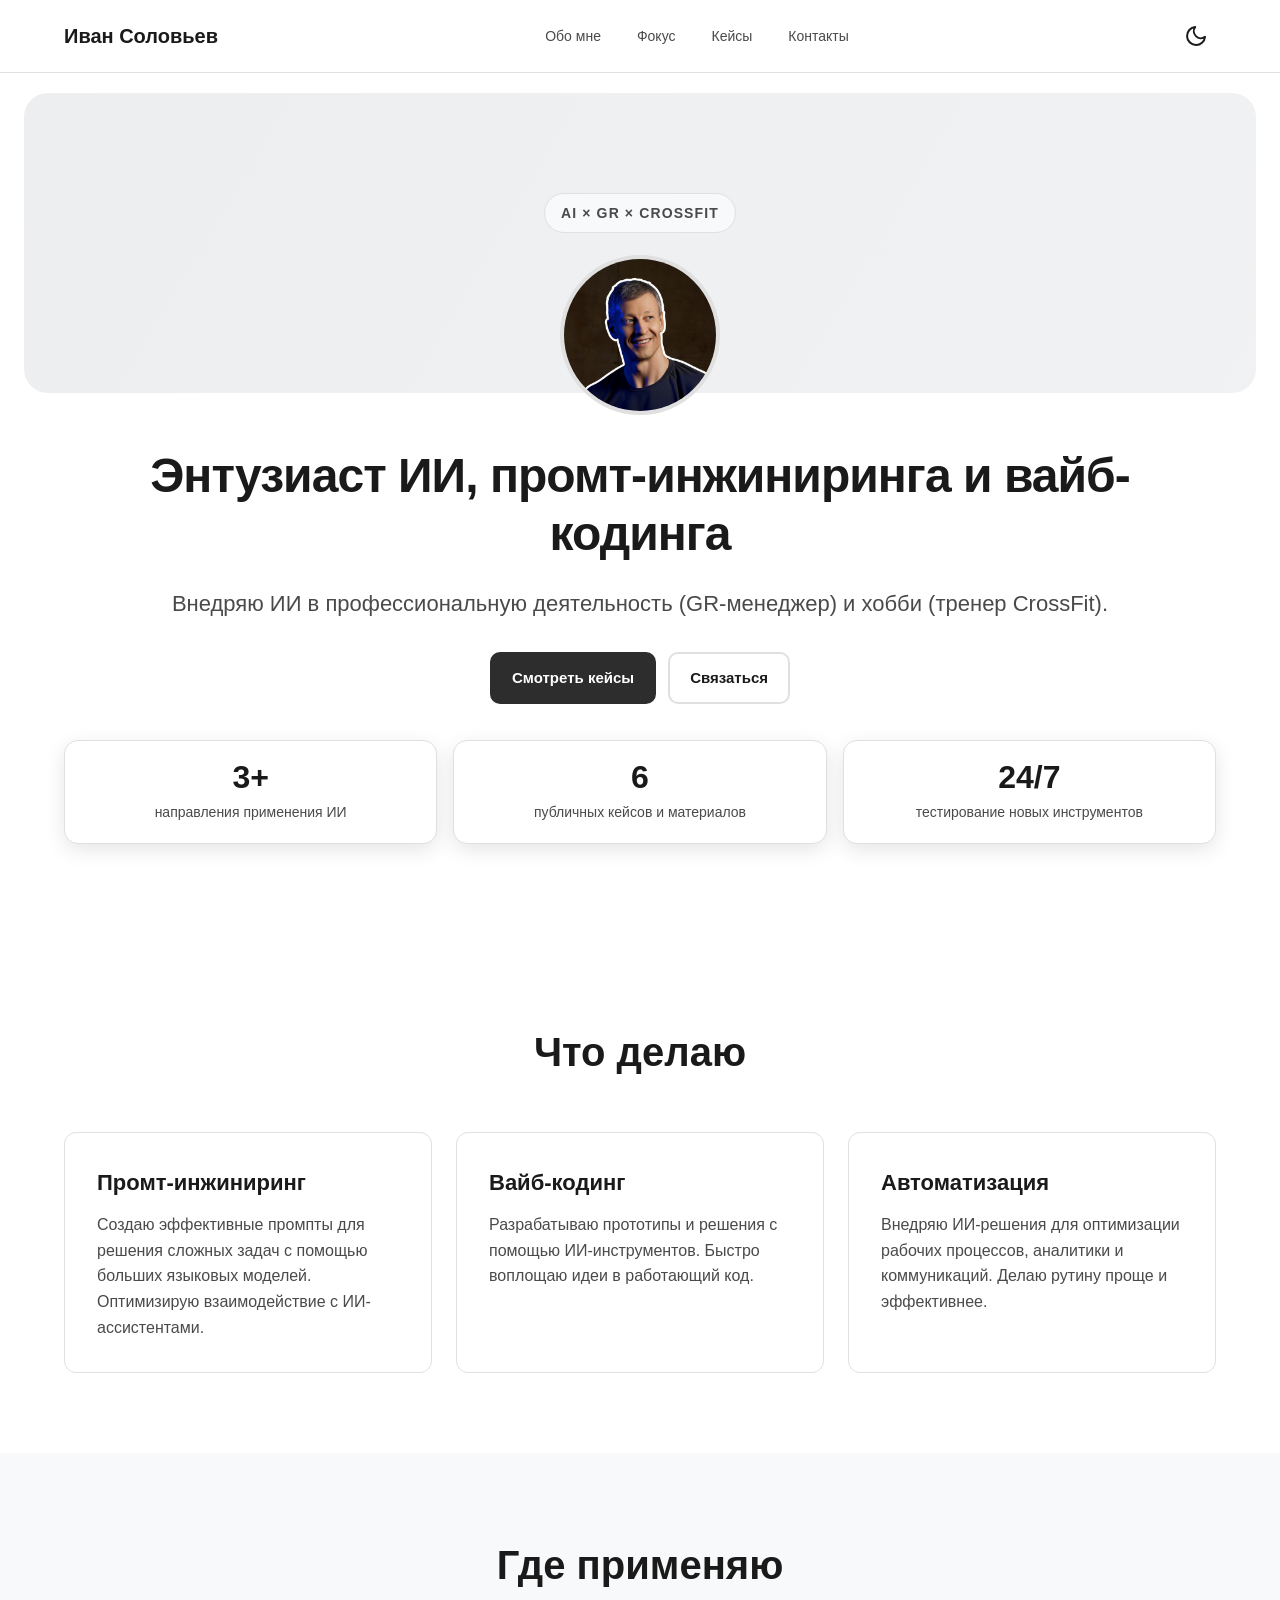
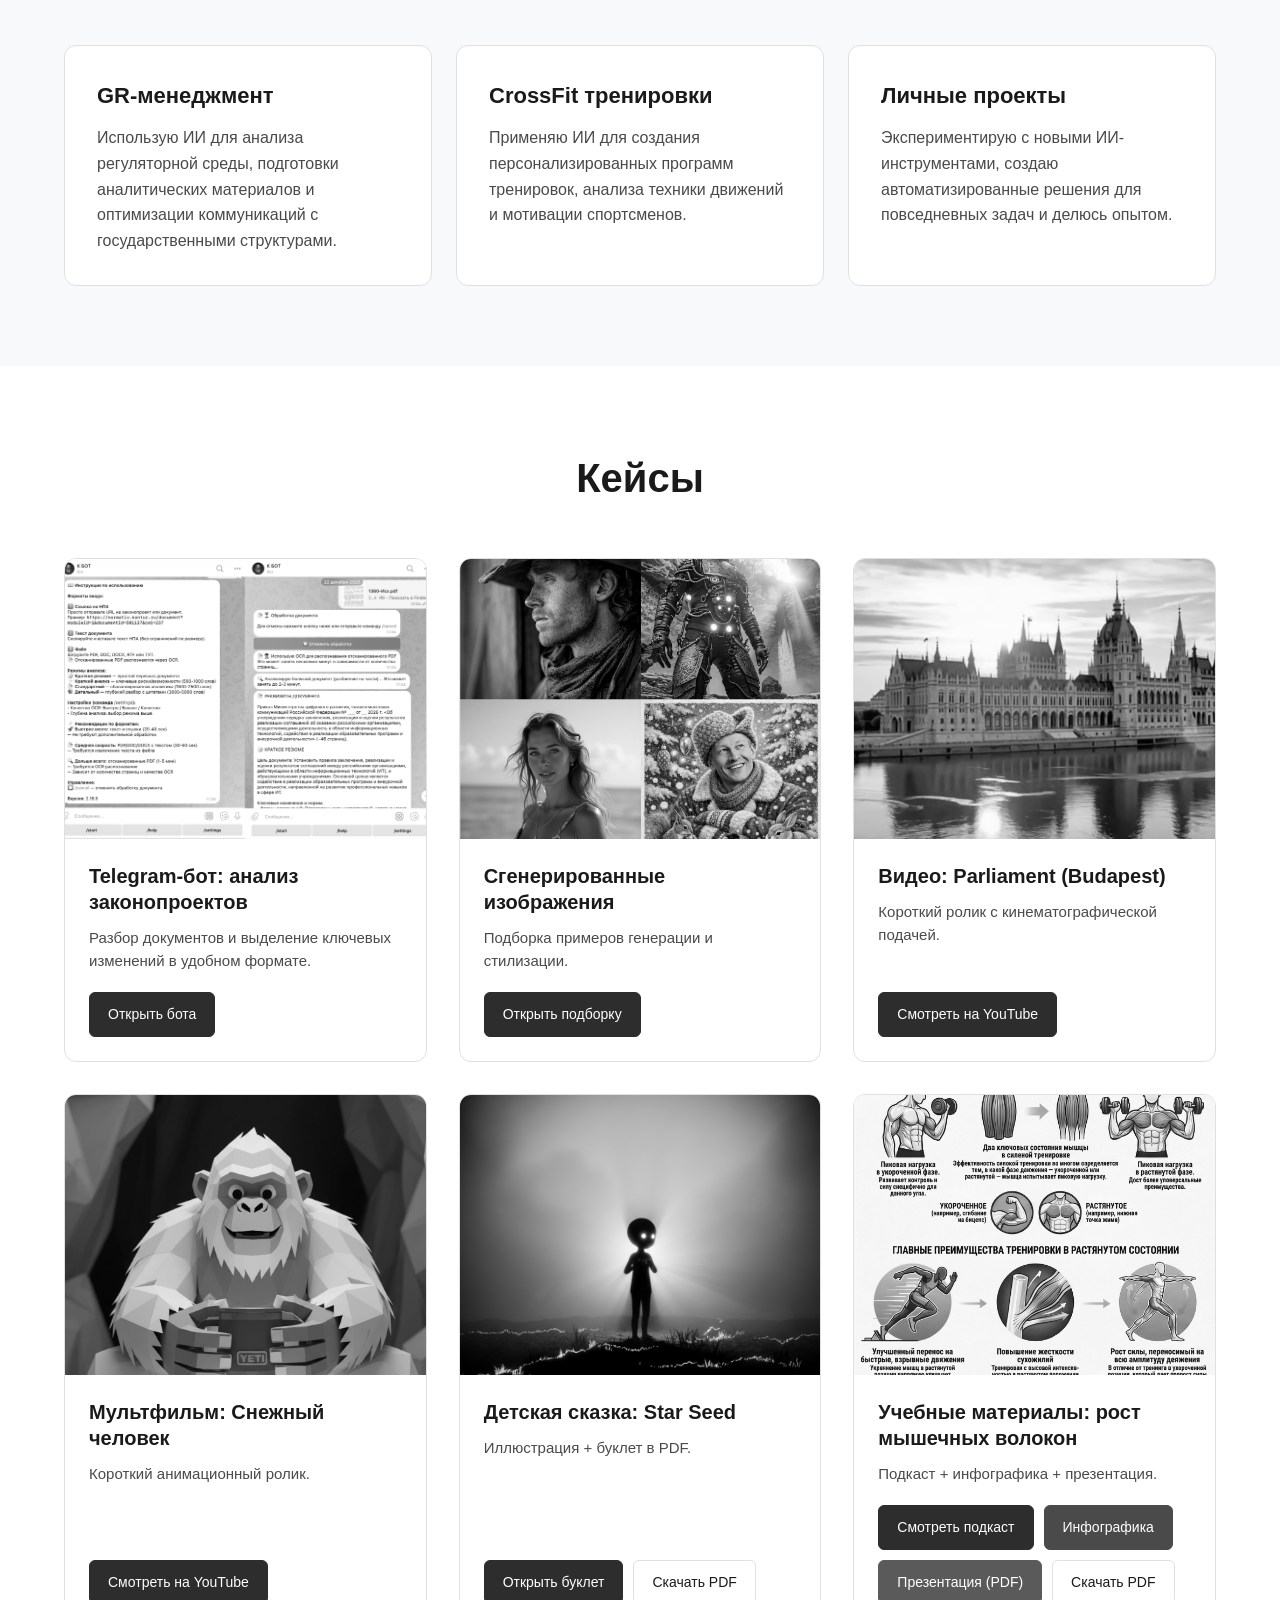
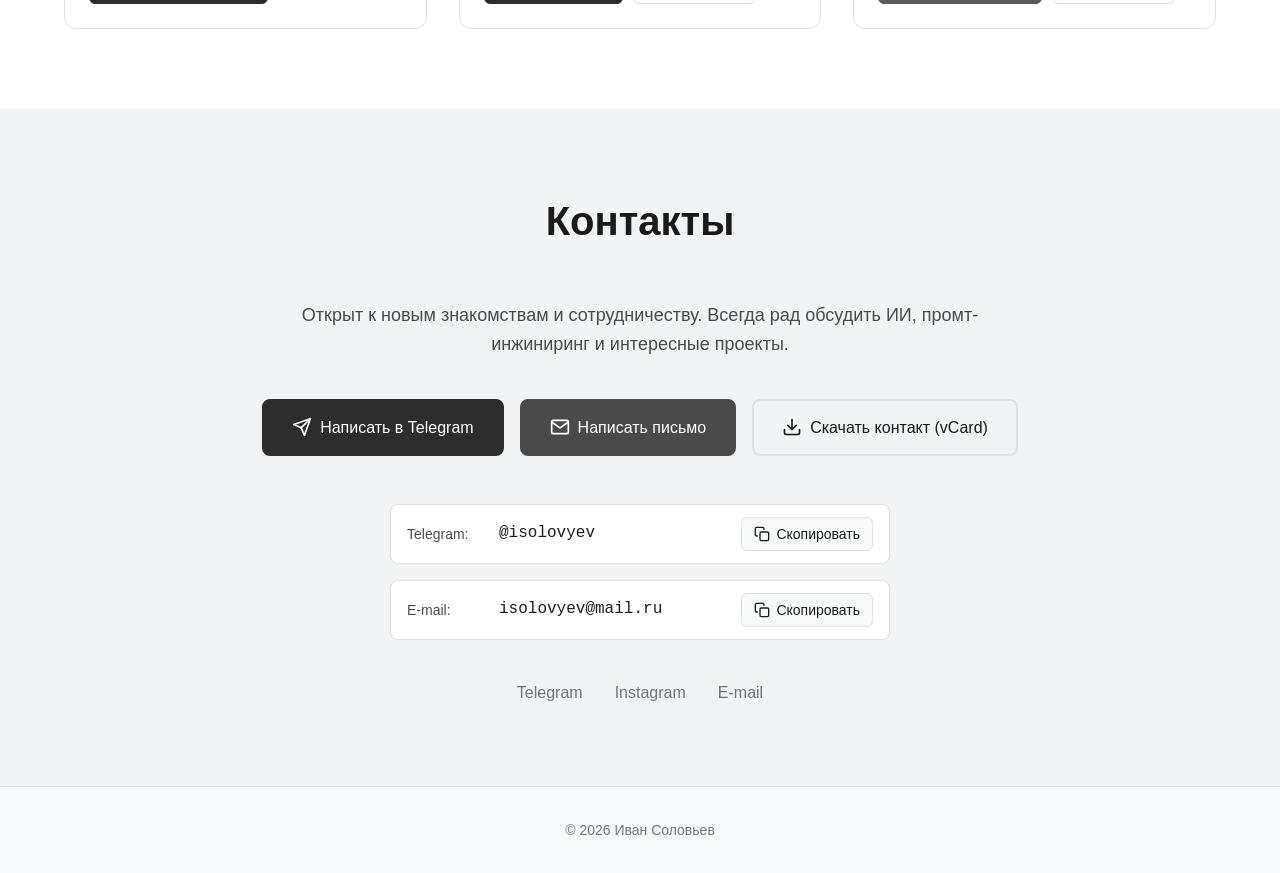
==== index.html @ 483248da "chore: add separate preview deployment flow for GitHub Pages" ====
<!DOCTYPE html>
<html lang="ru">
<head>
    <meta charset="UTF-8">
    <meta name="viewport" content="width=device-width, initial-scale=1.0">
    <meta name="description" content="Иван Соловьев — энтузиаст ИИ, промт-инжиниринга и вайб-кодинга. Внедряю искусственный интеллект в GR-менеджмент и тренерскую практику CrossFit.">
    
    <!-- Open Graph -->
    <meta property="og:title" content="Иван Соловьев — Энтузиаст ИИ и промт-инжиниринга">
    <meta property="og:description" content="Внедряю ИИ в профессиональную деятельность (GR-менеджер) и хобби (тренер CrossFit).">
    <meta property="og:type" content="website">
    <meta property="og:url" content="https://isolovyev77.github.io/business-card/">
    <meta property="og:image" content="https://isolovyev77.github.io/business-card/assets/og-image.png">
    <meta property="og:image:width" content="1200">
    <meta property="og:image:height" content="630">
    
    <title>Иван Соловьев — Энтузиаст ИИ</title>
    
    <!-- Favicon -->
    <link rel="icon" type="image/png" sizes="512x512" href="assets/avatar.png">
    <link rel="icon" type="image/png" sizes="192x192" href="assets/avatar.png">
    <link rel="icon" type="image/png" sizes="32x32" href="assets/avatar.png">
    <link rel="icon" type="image/png" sizes="16x16" href="assets/avatar.png">
    <link rel="apple-touch-icon" sizes="180x180" href="assets/avatar.png">
    
    <link rel="stylesheet" href="styles.css?v=2">
</head>
<body>
    <header class="header">
        <div class="container">
            <div class="header-content">
                <div class="logo">Иван Соловьев</div>
                <nav class="header-nav" aria-label="Навигация по странице">
                    <a href="#about">Обо мне</a>
                    <a href="#focus">Фокус</a>
                    <a href="#cases">Кейсы</a>
                    <a href="#contacts">Контакты</a>
                </nav>
                <button class="theme-toggle" id="themeToggle" aria-label="Переключить тему">
                    <svg class="theme-icon sun-icon" width="24" height="24" viewBox="0 0 24 24" fill="none" stroke="currentColor" stroke-width="2" stroke-linecap="round" stroke-linejoin="round">
                        <circle cx="12" cy="12" r="5"></circle>
                        <line x1="12" y1="1" x2="12" y2="3"></line>
                        <line x1="12" y1="21" x2="12" y2="23"></line>
                        <line x1="4.22" y1="4.22" x2="5.64" y2="5.64"></line>
                        <line x1="18.36" y1="18.36" x2="19.78" y2="19.78"></line>
                        <line x1="1" y1="12" x2="3" y2="12"></line>
                        <line x1="21" y1="12" x2="23" y2="12"></line>
                        <line x1="4.22" y1="19.78" x2="5.64" y2="18.36"></line>
                        <line x1="18.36" y1="5.64" x2="19.78" y2="4.22"></line>
                    </svg>
                    <svg class="theme-icon moon-icon" width="24" height="24" viewBox="0 0 24 24" fill="none" stroke="currentColor" stroke-width="2" stroke-linecap="round" stroke-linejoin="round">
                        <path d="M21 12.79A9 9 0 1 1 11.21 3 7 7 0 0 0 21 12.79z"></path>
                    </svg>
                </button>
            </div>
        </div>
    </header>

    <main>
        <!-- Hero Section -->
        <section class="hero" id="about">
            <div class="container">
                <p class="hero-kicker">AI × GR × CrossFit</p>
                <div class="avatar">
                    <img src="assets/avatar.png" alt="Иван Соловьев">
                </div>
                <h1 class="hero-title">Энтузиаст ИИ, промт-инжиниринга и вайб-кодинга</h1>
                <p class="hero-subtitle">Внедряю ИИ в профессиональную деятельность (GR-менеджер) и хобби (тренер CrossFit).</p>
                <div class="hero-actions">
                    <a href="#cases" class="btn-primary">Смотреть кейсы</a>
                    <a href="#contacts" class="btn-outline">Связаться</a>
                </div>
                <div class="hero-metrics">
                    <article class="metric">
                        <p class="metric-value">3+</p>
                        <p class="metric-label">направления применения ИИ</p>
                    </article>
                    <article class="metric">
                        <p class="metric-value">6</p>
                        <p class="metric-label">публичных кейсов и материалов</p>
                    </article>
                    <article class="metric">
                        <p class="metric-value">24/7</p>
                        <p class="metric-label">тестирование новых инструментов</p>
                    </article>
                </div>
            </div>
        </section>

        <!-- Что делаю -->
        <section class="section" id="focus">
            <div class="container">
                <h2 class="section-title">Что делаю</h2>
                <div class="cards">
                    <div class="card">
                        <h3 class="card-title">Промт-инжиниринг</h3>
                        <p class="card-text">Создаю эффективные промпты для решения сложных задач с помощью больших языковых моделей. Оптимизирую взаимодействие с ИИ-ассистентами.</p>
                    </div>
                    <div class="card">
                        <h3 class="card-title">Вайб-кодинг</h3>
                        <p class="card-text">Разрабатываю прототипы и решения с помощью ИИ-инструментов. Быстро воплощаю идеи в работающий код.</p>
                    </div>
                    <div class="card">
                        <h3 class="card-title">Автоматизация</h3>
                        <p class="card-text">Внедряю ИИ-решения для оптимизации рабочих процессов, аналитики и коммуникаций. Делаю рутину проще и эффективнее.</p>
                    </div>
                </div>
            </div>
        </section>

        <!-- Где применяю -->
        <section class="section section-alt">
            <div class="container">
                <h2 class="section-title">Где применяю</h2>
                <div class="cards">
                    <div class="card">
                        <h3 class="card-title">GR-менеджмент</h3>
                        <p class="card-text">Использую ИИ для анализа регуляторной среды, подготовки аналитических материалов и оптимизации коммуникаций с государственными структурами.</p>
                    </div>
                    <div class="card">
                        <h3 class="card-title">CrossFit тренировки</h3>
                        <p class="card-text">Применяю ИИ для создания персонализированных программ тренировок, анализа техники движений и мотивации спортсменов.</p>
                    </div>
                    <div class="card">
                        <h3 class="card-title">Личные проекты</h3>
                        <p class="card-text">Экспериментирую с новыми ИИ-инструментами, создаю автоматизированные решения для повседневных задач и делюсь опытом.</p>
                    </div>
                </div>
            </div>
        </section>

        <!-- Кейсы / проекты -->
        <section class="section" id="cases">
            <div class="container">
                <h2 class="section-title">Кейсы</h2>
                <div class="cases-grid">
                    <!-- Кейс 1: Telegram-бот -->
                    <div class="case-card">
                        <a href="https://t.me/is_k_bot" target="_blank" rel="noopener noreferrer" class="case-thumb">
                            <img src="assets/telegram-bot.png" alt="Telegram-бот: анализ законопроектов">
                        </a>
                        <div class="case-body">
                            <h3 class="case-title">Telegram-бот: анализ законопроектов</h3>
                            <p class="case-description">Разбор документов и выделение ключевых изменений в удобном формате.</p>
                            <div class="case-actions">
                                <a href="https://t.me/is_k_bot" target="_blank" rel="noopener noreferrer" class="btn-primary">Открыть бота</a>
                            </div>
                        </div>
                    </div>

                    <!-- Кейс 2: Сгенерированные изображения -->
                    <div class="case-card">
                        <a href="assets/generated-pictures.png" target="_blank" rel="noopener noreferrer" class="case-thumb">
                            <img src="assets/generated-pictures.png" alt="Сгенерированные изображения">
                        </a>
                        <div class="case-body">
                            <h3 class="case-title">Сгенерированные изображения</h3>
                            <p class="case-description">Подборка примеров генерации и стилизации.</p>
                            <div class="case-actions">
                                <a href="assets/generated-pictures.png" target="_blank" rel="noopener noreferrer" class="btn-primary">Открыть подборку</a>
                            </div>
                        </div>
                    </div>

                    <!-- Кейс 3: Видео Parliament -->
                    <div class="case-card">
                        <a href="https://youtu.be/h38KX3bHA58" target="_blank" rel="noopener noreferrer" class="case-thumb">
                            <img src="assets/parliament-film.png" alt="Видео: Parliament (Budapest)">
                        </a>
                        <div class="case-body">
                            <h3 class="case-title">Видео: Parliament (Budapest)</h3>
                            <p class="case-description">Короткий ролик с кинематографической подачей.</p>
                            <div class="case-actions">
                                <a href="https://youtu.be/h38KX3bHA58" target="_blank" rel="noopener noreferrer" class="btn-primary">Смотреть на YouTube</a>
                            </div>
                        </div>
                    </div>

                    <!-- Кейс 4: Мультфильм Снежный человек -->
                    <div class="case-card">
                        <a href="https://youtube.com/shorts/rkr03uuGaTg" target="_blank" rel="noopener noreferrer" class="case-thumb">
                            <img src="assets/yeti-film.png" alt="Мультфильм: Снежный человек">
                        </a>
                        <div class="case-body">
                            <h3 class="case-title">Мультфильм: Снежный человек</h3>
                            <p class="case-description">Короткий анимационный ролик.</p>
                            <div class="case-actions">
                                <a href="https://youtube.com/shorts/rkr03uuGaTg" target="_blank" rel="noopener noreferrer" class="btn-primary">Смотреть на YouTube</a>
                            </div>
                        </div>
                    </div>

                    <!-- Кейс 5: Детская сказка Star Seed -->
                    <div class="case-card">
                        <a href="assets/star-seed.pdf" target="_blank" rel="noopener noreferrer" class="case-thumb">
                            <img src="assets/star-seed.png" alt="Детская сказка: Star Seed">
                        </a>
                        <div class="case-body">
                            <h3 class="case-title">Детская сказка: Star Seed</h3>
                            <p class="case-description">Иллюстрация + буклет в PDF.</p>
                            <div class="case-actions">
                                <a href="assets/star-seed.pdf" target="_blank" rel="noopener noreferrer" class="btn-primary">Открыть буклет</a>
                                <a href="assets/star-seed.pdf" download class="btn-outline">Скачать PDF</a>
                            </div>
                        </div>
                    </div>

                    <!-- Кейс 6: Материалы о росте мышечных волокон -->
                    <div class="case-card">
                        <a href="https://youtu.be/qCwTUaNM5P4" target="_blank" rel="noopener noreferrer" class="case-thumb">
                            <img src="assets/muscle-growth.png" alt="Материалы: рост мышечных волокон">
                        </a>
                        <div class="case-body">
                            <h3 class="case-title">Учебные материалы: рост мышечных волокон</h3>
                            <p class="case-description">Подкаст + инфографика + презентация.</p>
                            <div class="case-actions">
                                <a href="https://youtu.be/qCwTUaNM5P4" target="_blank" rel="noopener noreferrer" class="btn-primary">Смотреть подкаст</a>
                                <a href="assets/muscle-infographics.png" target="_blank" rel="noopener noreferrer" class="btn-secondary">Инфографика</a>
                                <a href="assets/muscle-presentation.pdf" target="_blank" rel="noopener noreferrer" class="btn-tertiary">Презентация (PDF)</a>
                                <a href="assets/muscle-presentation.pdf" download class="btn-outline">Скачать PDF</a>
                            </div>
                        </div>
                    </div>
                </div>
            </div>
        </section>

        <!-- Контакты -->
        <section class="section section-contacts" id="contacts">
            <div class="container">
                <h2 class="section-title">Контакты</h2>
                <p class="contacts-intro">Открыт к новым знакомствам и сотрудничеству. Всегда рад обсудить ИИ, промт-инжиниринг и интересные проекты.</p>
                
                <div class="contact-buttons">
                    <a href="https://t.me/isolovyev" target="_blank" rel="noopener noreferrer" class="contact-btn btn-primary">
                        <svg width="20" height="20" viewBox="0 0 24 24" fill="none" stroke="currentColor" stroke-width="2" stroke-linecap="round" stroke-linejoin="round">
                            <path d="M22 2L11 13"></path>
                            <path d="M22 2L15 22L11 13L2 9L22 2Z"></path>
                        </svg>
                        Написать в Telegram
                    </a>
                    
                    <a href="mailto:isolovyev@mail.ru" class="contact-btn btn-secondary">
                        <svg width="20" height="20" viewBox="0 0 24 24" fill="none" stroke="currentColor" stroke-width="2" stroke-linecap="round" stroke-linejoin="round">
                            <path d="M4 4h16c1.1 0 2 .9 2 2v12c0 1.1-.9 2-2 2H4c-1.1 0-2-.9-2-2V6c0-1.1.9-2 2-2z"></path>
                            <polyline points="22,6 12,13 2,6"></polyline>
                        </svg>
                        Написать письмо
                    </a>
                    
                    <a href="assets/ivan-solovyev.vcf" download class="contact-btn btn-outline">
                        <svg width="20" height="20" viewBox="0 0 24 24" fill="none" stroke="currentColor" stroke-width="2" stroke-linecap="round" stroke-linejoin="round">
                            <path d="M21 15v4a2 2 0 0 1-2 2H5a2 2 0 0 1-2-2v-4"></path>
                            <polyline points="7 10 12 15 17 10"></polyline>
                            <line x1="12" y1="15" x2="12" y2="3"></line>
                        </svg>
                        Скачать контакт (vCard)
                    </a>
                </div>

                <div class="copy-contacts">
                    <div class="copy-item">
                        <span class="copy-label">Telegram:</span>
                        <span class="copy-value">@isolovyev</span>
                        <button class="copy-btn" data-copy="@isolovyev" aria-label="Скопировать Telegram">
                            <svg width="16" height="16" viewBox="0 0 24 24" fill="none" stroke="currentColor" stroke-width="2" stroke-linecap="round" stroke-linejoin="round">
                                <rect x="9" y="9" width="13" height="13" rx="2" ry="2"></rect>
                                <path d="M5 15H4a2 2 0 0 1-2-2V4a2 2 0 0 1 2-2h9a2 2 0 0 1 2 2v1"></path>
                            </svg>
                            Скопировать
                        </button>
                    </div>
                    <div class="copy-item">
                        <span class="copy-label">E-mail:</span>
                        <span class="copy-value">isolovyev@mail.ru</span>
                        <button class="copy-btn" data-copy="isolovyev@mail.ru" aria-label="Скопировать E-mail">
                            <svg width="16" height="16" viewBox="0 0 24 24" fill="none" stroke="currentColor" stroke-width="2" stroke-linecap="round" stroke-linejoin="round">
                                <rect x="9" y="9" width="13" height="13" rx="2" ry="2"></rect>
                                <path d="M5 15H4a2 2 0 0 1-2-2V4a2 2 0 0 1 2-2h9a2 2 0 0 1 2 2v1"></path>
                            </svg>
                            Скопировать
                        </button>
                    </div>
                </div>

                <div class="social-links">
                    <a href="https://t.me/isolovyev" target="_blank" rel="noopener noreferrer" class="social-link" aria-label="Telegram">Telegram</a>
                    <a href="https://instagram.com/isolovyev" target="_blank" rel="noopener noreferrer" class="social-link" aria-label="Instagram">Instagram</a>
                    <a href="mailto:isolovyev@mail.ru" class="social-link" aria-label="Email">E-mail</a>
                </div>
            </div>
        </section>
    </main>

    <footer class="footer">
        <div class="container">
            <p class="footer-text">&copy; <span id="currentYear"></span> Иван Соловьев</p>
        </div>
    </footer>

    <script src="script.js"></script>
</body>
</html>
---- styles.css ----
/* Базовые переменные */
:root {
    /* Цвета для светлой темы */
    --bg-primary: #ffffff;
    --bg-secondary: #f8f9fa;
    --bg-alt: #f1f3f5;
    --text-primary: #1a1a1a;
    --text-secondary: #4a4a4a;
    --text-muted: #6c757d;
    --border-color: #e0e0e0;
    --accent-primary: #2d2d2d;
    --accent-secondary: #4a4a4a;
    --accent-hover: #1a1a1a;
    --accent-hover-secondary: #2a2a2a;
    --shadow: rgba(0, 0, 0, 0.1);
    --shadow-lg: rgba(0, 0, 0, 0.15);
    --gradient-primary: linear-gradient(120deg, #1f2937 0%, #374151 45%, #4b5563 100%);
}

/* Темная тема */
[data-theme="dark"] {
    --bg-primary: #1a1a1a;
    --bg-secondary: #242424;
    --bg-alt: #2d2d2d;
    --text-primary: #f5f5f5;
    --text-secondary: #d0d0d0;
    --text-muted: #a0a0a0;
    --border-color: #404040;
    --accent-primary: #b0b0b0;
    --accent-secondary: #8a8a8a;
    --accent-hover: #6a6a6a;
    --accent-hover-secondary: #5a5a5a;
    --shadow: rgba(0, 0, 0, 0.3);
    --shadow-lg: rgba(0, 0, 0, 0.5);
    --gradient-primary: linear-gradient(120deg, #0f172a 0%, #1f2937 40%, #374151 100%);
}

/* Сброс стилей */
* {
    margin: 0;
    padding: 0;
    box-sizing: border-box;
}

/* Основные стили */
body {
    font-family: -apple-system, BlinkMacSystemFont, 'Segoe UI', Roboto, 'Helvetica Neue', Arial, sans-serif;
    background-color: var(--bg-primary);
    color: var(--text-primary);
    line-height: 1.6;
    transition: background-color 0.3s ease, color 0.3s ease;
}

/* Контейнер */
.container {
    max-width: 1200px;
    margin: 0 auto;
    padding: 0 24px;
}

/* Шапка */
.header {
    background-color: color-mix(in srgb, var(--bg-primary) 88%, transparent);
    border-bottom: 1px solid var(--border-color);
    position: sticky;
    top: 0;
    z-index: 100;
    backdrop-filter: blur(10px);
    transition: background-color 0.3s ease, border-color 0.3s ease;
}

.header-content {
    display: flex;
    justify-content: space-between;
    align-items: center;
    padding: 16px 0;
    gap: 20px;
}

.logo {
    font-size: 20px;
    font-weight: 600;
    color: var(--text-primary);
}

.header-nav {
    display: flex;
    align-items: center;
    gap: 16px;
}

.header-nav a {
    text-decoration: none;
    color: var(--text-secondary);
    font-size: 14px;
    font-weight: 500;
    padding: 6px 10px;
    border-radius: 999px;
    transition: background-color 0.2s ease, color 0.2s ease;
}

.header-nav a:hover {
    background-color: var(--bg-secondary);
    color: var(--text-primary);
}

/* Переключатель темы */
.theme-toggle {
    background: none;
    border: none;
    cursor: pointer;
    padding: 8px;
    display: flex;
    align-items: center;
    justify-content: center;
    border-radius: 8px;
    transition: background-color 0.2s ease;
    color: var(--text-primary);
}

.theme-toggle:hover {
    background-color: var(--bg-secondary);
}

.theme-icon {
    width: 24px;
    height: 24px;
    transition: opacity 0.3s ease;
}

.sun-icon {
    display: none;
}

.moon-icon {
    display: block;
}

[data-theme="dark"] .sun-icon {
    display: block;
}

[data-theme="dark"] .moon-icon {
    display: none;
}

/* Hero секция */
.hero {
    padding: 120px 0 96px;
    text-align: center;
    position: relative;
    overflow: hidden;
}

.hero::before {
    content: "";
    position: absolute;
    inset: 20px 24px auto;
    height: 300px;
    border-radius: 24px;
    background: var(--gradient-primary);
    opacity: 0.08;
    pointer-events: none;
}

.hero .container {
    position: relative;
    z-index: 1;
}

.hero-kicker {
    display: inline-block;
    margin-bottom: 22px;
    padding: 8px 16px;
    border-radius: 999px;
    background-color: var(--bg-secondary);
    border: 1px solid var(--border-color);
    color: var(--text-secondary);
    font-size: 14px;
    font-weight: 600;
    letter-spacing: 0.08em;
    text-transform: uppercase;
}

/* Аватар */
.avatar {
    width: 160px;
    height: 160px;
    margin: 0 auto 32px;
    border-radius: 50%;
    overflow: hidden;
    border: 4px solid var(--border-color);
    transition: border-color 0.3s ease, transform 0.3s ease;
}

.avatar:hover {
    transform: scale(1.05);
}

.avatar img {
    width: 100%;
    height: 100%;
    object-fit: cover;
    display: block;
}

.hero-title {
    font-size: clamp(32px, 5vw, 48px);
    font-weight: 700;
    line-height: 1.2;
    margin-bottom: 24px;
    color: var(--text-primary);
    letter-spacing: -0.02em;
    max-width: 1000px;
    margin-left: auto;
    margin-right: auto;
}

.hero-subtitle {
    font-size: clamp(18px, 2.2vw, 22px);
    color: var(--text-secondary);
    max-width: 100%;
    margin: 0 auto;
    line-height: 1.5;
}

.hero-actions {
    display: flex;
    justify-content: center;
    gap: 12px;
    margin-top: 32px;
}

.hero-actions .btn-primary,
.hero-actions .btn-outline {
    text-decoration: none;
    display: inline-flex;
    align-items: center;
    justify-content: center;
    padding: 12px 20px;
    border-radius: 10px;
    font-size: 15px;
    font-weight: 600;
}

.hero-metrics {
    margin-top: 36px;
    display: grid;
    grid-template-columns: repeat(auto-fit, minmax(220px, 1fr));
    gap: 16px;
}

.metric {
    border: 1px solid var(--border-color);
    background-color: var(--bg-primary);
    border-radius: 14px;
    padding: 20px;
    box-shadow: 0 6px 20px var(--shadow);
}

.metric-value {
    font-size: 32px;
    font-weight: 700;
    line-height: 1;
    color: var(--text-primary);
}

.metric-label {
    margin-top: 8px;
    color: var(--text-secondary);
    font-size: 14px;
}

/* Секции */
.section {
    padding: 80px 0;
}

.section-alt {
    background-color: var(--bg-secondary);
}

.section-title {
    font-size: clamp(28px, 4vw, 40px);
    font-weight: 700;
    text-align: center;
    margin-bottom: 48px;
    color: var(--text-primary);
}

/* Карточки */
.cards {
    display: grid;
    grid-template-columns: repeat(auto-fit, minmax(300px, 1fr));
    gap: 24px;
}

.card {
    background-color: var(--bg-primary);
    padding: 32px;
    border-radius: 12px;
    border: 1px solid var(--border-color);
    transition: transform 0.2s ease, box-shadow 0.2s ease, border-color 0.3s ease;
}

.card:hover {
    transform: translateY(-4px);
    box-shadow: 0 8px 24px var(--shadow-lg);
}

.card-title {
    font-size: 22px;
    font-weight: 600;
    margin-bottom: 12px;
    color: var(--text-primary);
}

.card-text {
    font-size: 16px;
    color: var(--text-secondary);
    line-height: 1.6;
}

.card-list {
    list-style: none;
    padding: 0;
    margin: 0;
}

.card-list li {
    font-size: 16px;
    color: var(--text-secondary);
    line-height: 1.6;
    padding-left: 24px;
    position: relative;
    margin-bottom: 8px;
}

.card-list li:last-child {
    margin-bottom: 0;
}

.card-list li::before {
    content: "•";
    position: absolute;
    left: 8px;
    color: var(--accent-primary);
    font-weight: bold;
}

/* Секция контактов */
.section-contacts {
    background-color: var(--bg-alt);
}

/* Сетка кейсов */
.cases-grid {
    display: grid;
    grid-template-columns: repeat(auto-fit, minmax(320px, 1fr));
    gap: 32px;
}

/* Карточка кейса */
.case-card {
    background-color: var(--bg-primary);
    border: 1px solid var(--border-color);
    border-radius: 12px;
    overflow: hidden;
    transition: transform 0.2s ease, box-shadow 0.2s ease, border-color 0.3s ease;
    display: flex;
    flex-direction: column;
}

.case-card:hover {
    transform: translateY(-4px);
    box-shadow: 0 8px 24px var(--shadow-lg);
}

/* Превью кейса */
.case-thumb {
    display: block;
    width: 100%;
    height: 280px;
    overflow: hidden;
    position: relative;
    background-color: var(--bg-secondary);
    flex-shrink: 0;
}

.case-thumb img {
    width: 100%;
    height: 100%;
    object-fit: cover;
    transition: transform 0.3s ease, filter 0.3s ease;
    display: block;
    filter: grayscale(100%);
}

.case-thumb:hover img {
    transform: scale(1.05);
    filter: grayscale(0%);
}

/* Тело карточки */
.case-body {
    padding: 24px;
    display: flex;
    flex-direction: column;
    flex: 1;
}

.case-title {
    font-size: 20px;
    font-weight: 600;
    margin-bottom: 12px;
    color: var(--text-primary);
    line-height: 1.3;
}

.case-description {
    font-size: 15px;
    color: var(--text-secondary);
    line-height: 1.5;
    margin-bottom: 20px;
    flex: 1;
}

/* Действия в карточке кейса */
.case-actions {
    display: flex;
    flex-wrap: wrap;
    gap: 10px;
}

.case-actions .btn-primary,
.case-actions .btn-secondary,
.case-actions .btn-tertiary,
.case-actions .btn-outline {
    display: inline-flex;
    align-items: center;
    gap: 6px;
    padding: 10px 18px;
    border-radius: 6px;
    font-size: 14px;
    font-weight: 500;
    text-decoration: none;
    transition: all 0.2s ease;
    cursor: pointer;
    white-space: nowrap;
}

.case-actions .btn-primary {
    background-color: var(--accent-primary);
    color: white;
    border: 1px solid var(--accent-primary);
}

.case-actions .btn-primary:hover {
    background-color: var(--accent-hover);
    border-color: var(--accent-hover);
    transform: translateY(-1px);
    box-shadow: 0 2px 8px var(--shadow-lg);
}

.case-actions .btn-secondary {
    background-color: var(--accent-secondary);
    color: white;
    border: 1px solid var(--accent-secondary);
}

.case-actions .btn-secondary:hover {
    background-color: var(--accent-hover-secondary);
    border-color: var(--accent-hover-secondary);
    transform: translateY(-1px);
    box-shadow: 0 2px 8px var(--shadow-lg);
}

.case-actions .btn-tertiary {
    background-color: #5a5a5a;
    color: white;
    border: 1px solid #5a5a5a;
}

.case-actions .btn-tertiary:hover {
    background-color: #3a3a3a;
    border-color: #3a3a3a;
    transform: translateY(-1px);
    box-shadow: 0 2px 8px var(--shadow-lg);
}

.case-actions .btn-outline {
    background-color: transparent;
    color: var(--text-primary);
    border: 1px solid var(--border-color);
}

.case-actions .btn-outline:hover {
    background-color: var(--bg-secondary);
    border-color: var(--text-secondary);
    transform: translateY(-1px);
}

.contacts-intro {
    text-align: center;
    font-size: 18px;
    color: var(--text-secondary);
    max-width: 700px;
    margin: 0 auto 40px;
}

/* Кнопки контактов */
.contact-buttons {
    display: flex;
    flex-wrap: wrap;
    gap: 16px;
    justify-content: center;
    margin-bottom: 48px;
}

.contact-btn {
    display: inline-flex;
    align-items: center;
    gap: 8px;
    padding: 14px 28px;
    border-radius: 8px;
    font-size: 16px;
    font-weight: 500;
    text-decoration: none;
    transition: all 0.2s ease;
    cursor: pointer;
}

.btn-primary {
    background-color: var(--accent-primary);
    color: white;
    border: 2px solid var(--accent-primary);
}

.btn-primary:hover {
    background-color: var(--accent-hover);
    border-color: var(--accent-hover);
    transform: translateY(-2px);
    box-shadow: 0 4px 12px var(--shadow-lg);
}

.btn-secondary {
    background-color: var(--accent-secondary);
    color: white;
    border: 2px solid var(--accent-secondary);
}

.btn-secondary:hover {
    background-color: var(--accent-hover-secondary);
    border-color: var(--accent-hover-secondary);
    transform: translateY(-2px);
    box-shadow: 0 4px 12px var(--shadow-lg);
}

.btn-outline {
    background-color: transparent;
    color: var(--text-primary);
    border: 2px solid var(--border-color);
}

.btn-outline:hover {
    background-color: var(--bg-secondary);
    border-color: var(--text-secondary);
    transform: translateY(-2px);
}

/* Блок "Скопировать контакты" */
.copy-contacts {
    display: flex;
    flex-direction: column;
    gap: 16px;
    max-width: 500px;
    margin: 0 auto 40px;
}

.copy-item {
    display: flex;
    align-items: center;
    gap: 12px;
    padding: 12px 16px;
    background-color: var(--bg-primary);
    border: 1px solid var(--border-color);
    border-radius: 8px;
    flex-wrap: wrap;
}

.copy-label {
    font-weight: 500;
    color: var(--text-secondary);
    font-size: 14px;
    min-width: 80px;
}

.copy-value {
    flex: 1;
    color: var(--text-primary);
    font-size: 16px;
    font-family: 'Courier New', monospace;
    min-width: 150px;
}

.copy-btn {
    display: inline-flex;
    align-items: center;
    gap: 6px;
    padding: 8px 12px;
    background-color: var(--bg-secondary);
    color: var(--text-primary);
    border: 1px solid var(--border-color);
    border-radius: 6px;
    font-size: 14px;
    font-weight: 500;
    cursor: pointer;
    transition: all 0.2s ease;
    white-space: nowrap;
}

.copy-btn:hover {
    background-color: var(--accent-primary);
    color: white;
    border-color: var(--accent-primary);
}

.copy-btn:active {
    transform: scale(0.95);
}

.copy-btn.copied {
    background-color: #10b981;
    color: white;
    border-color: #10b981;
}

.copy-btn svg {
    width: 16px;
    height: 16px;
}

/* Социальные ссылки */
.social-links {
    display: flex;
    justify-content: center;
    gap: 32px;
    flex-wrap: wrap;
}

.social-link {
    color: var(--text-muted);
    text-decoration: none;
    font-size: 16px;
    transition: color 0.2s ease;
}

.social-link:hover {
    color: var(--accent-primary);
}

/* Футер */
.footer {
    background-color: var(--bg-secondary);
    padding: 32px 0;
    border-top: 1px solid var(--border-color);
}

.footer-text {
    text-align: center;
    color: var(--text-muted);
    font-size: 14px;
}

/* Адаптивность */
@media (max-width: 768px) {
    .header-nav {
        display: none;
    }

    .hero {
        padding: 80px 0 60px;
    }
    
    .section {
        padding: 60px 0;
    }
    
    .cards {
        grid-template-columns: 1fr;
    }

    .cases-grid {
        grid-template-columns: 1fr;
        gap: 24px;
    }
    
    .contact-buttons {
        flex-direction: column;
        align-items: stretch;
    }
    
    .contact-btn {
        justify-content: center;
    }
    
    .copy-item {
        flex-direction: column;
        align-items: flex-start;
    }
    
    .copy-value {
        width: 100%;
        word-break: break-all;
    }
    
    .copy-btn {
        width: 100%;
        justify-content: center;
    }
    
    .social-links {
        gap: 24px;
    }

    .hero-actions {
        flex-direction: column;
        align-items: stretch;
        max-width: 300px;
        margin-left: auto;
        margin-right: auto;
    }
}

@media (max-width: 480px) {
    .container {
        padding: 0 16px;
    }
    
    .hero {
        padding: 60px 0 40px;
    }
    
    .avatar {
        width: 120px;
        height: 120px;
        margin-bottom: 24px;
    }
    
    .section {
        padding: 40px 0;
    }
    
    .card {
        padding: 24px;
    }
    
    .section-title {
        margin-bottom: 32px;
    }
}

/* Анимация появления */
@keyframes fadeInUp {
    from {
        opacity: 0;
        transform: translateY(20px);
    }
    to {
        opacity: 1;
        transform: translateY(0);
    }
}

.hero,
.section {
    animation: fadeInUp 0.6s ease-out;
}
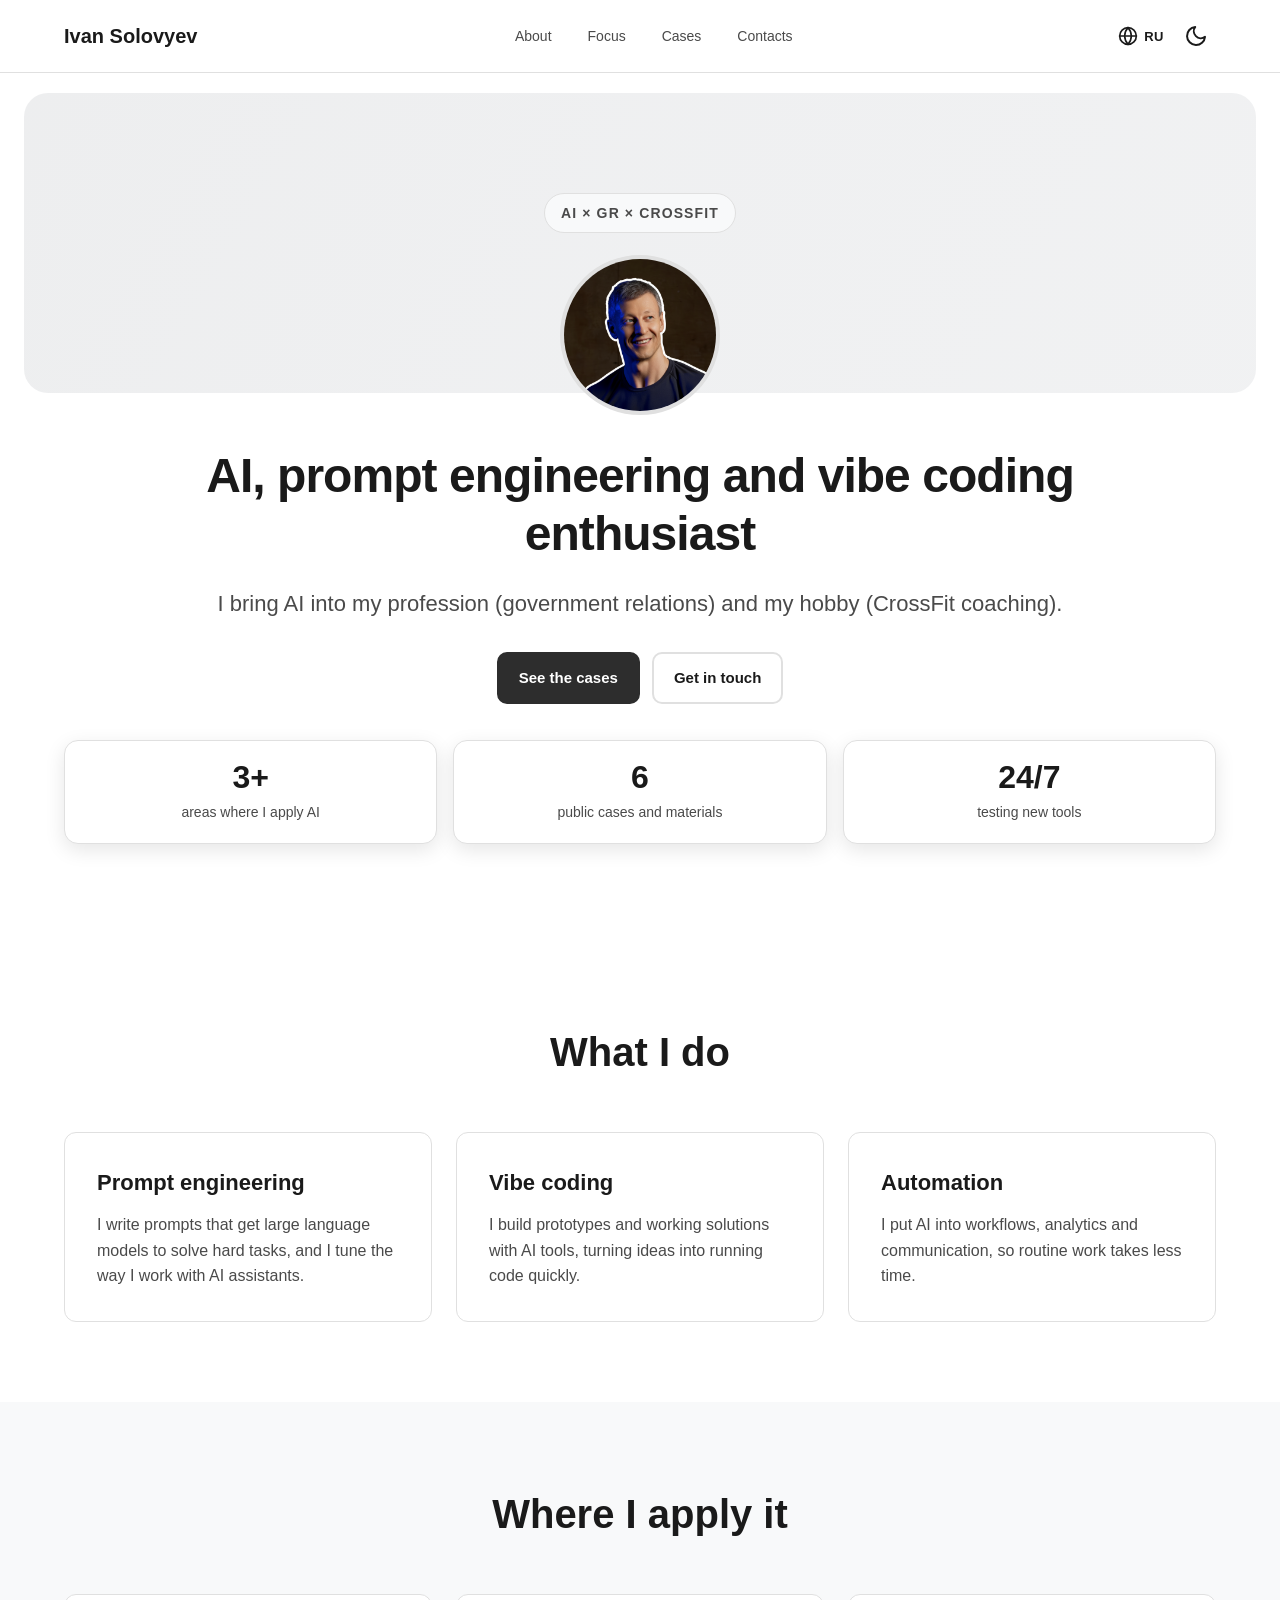
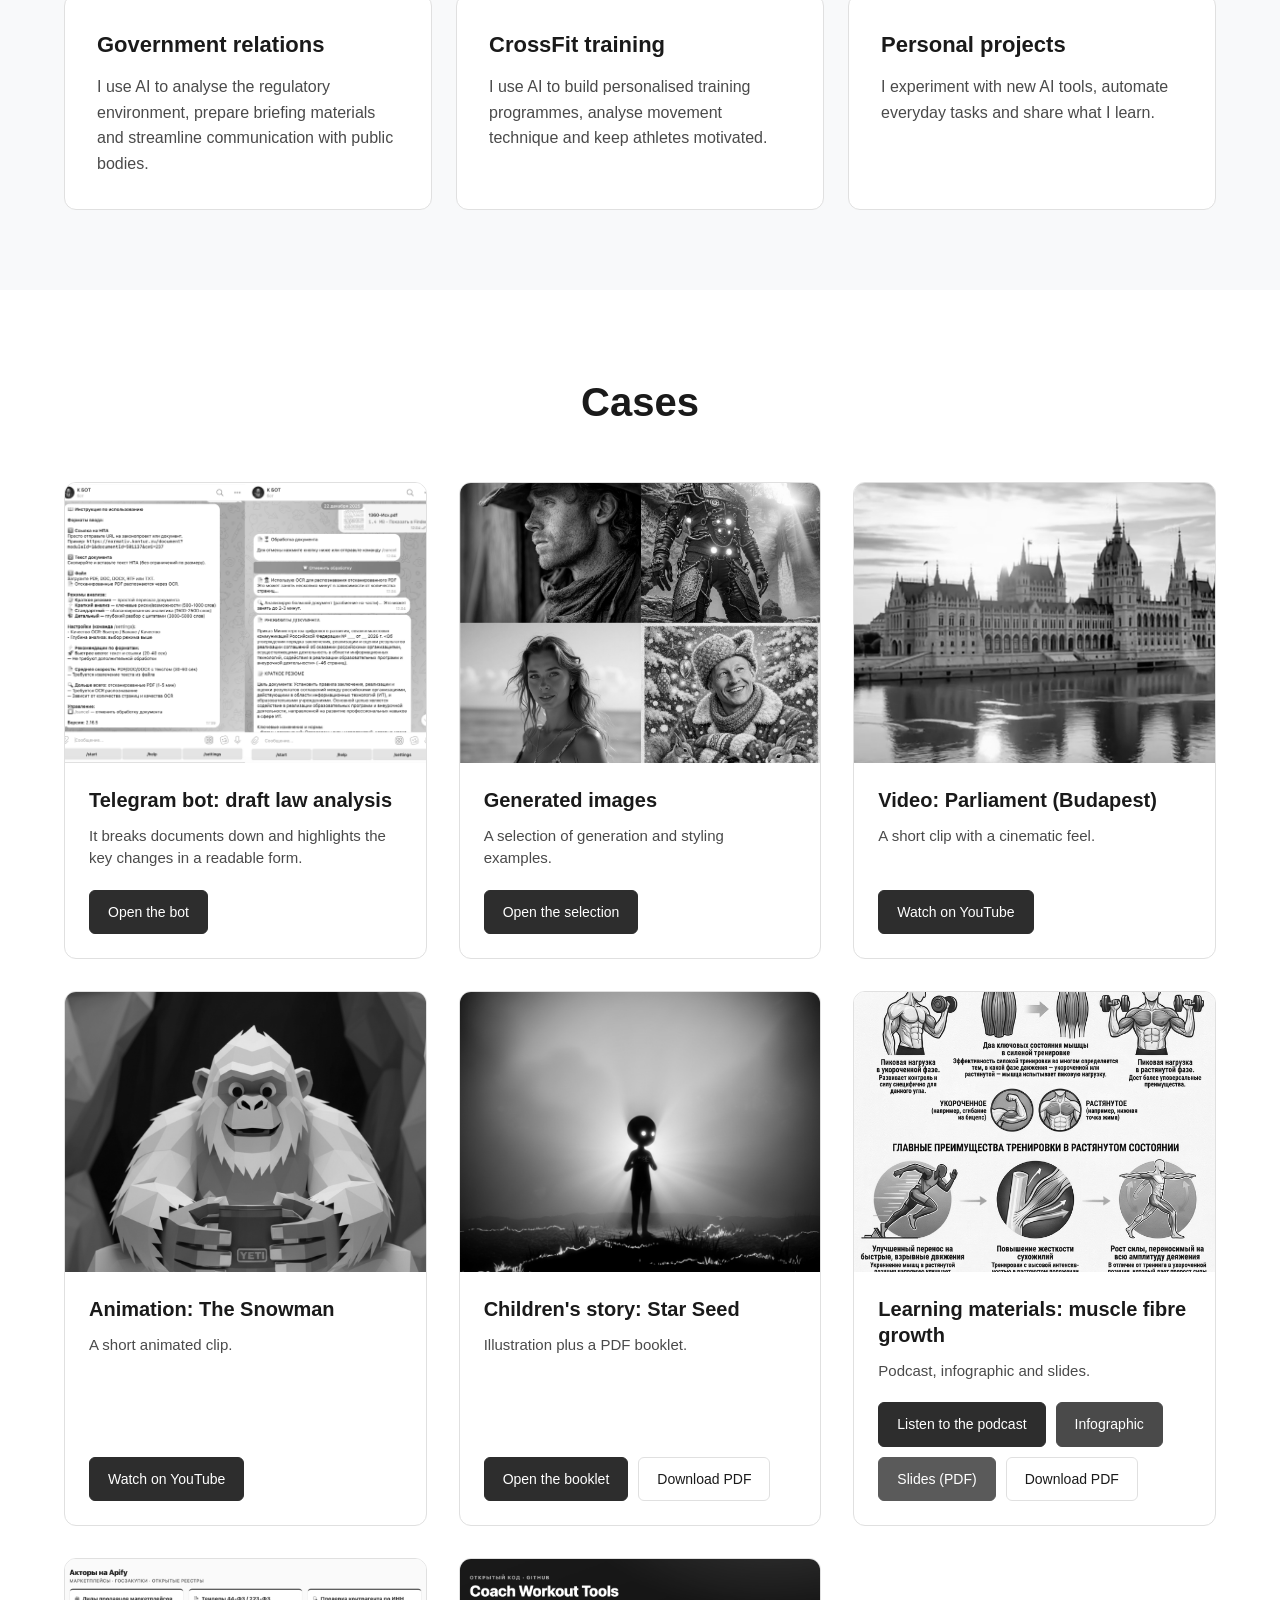
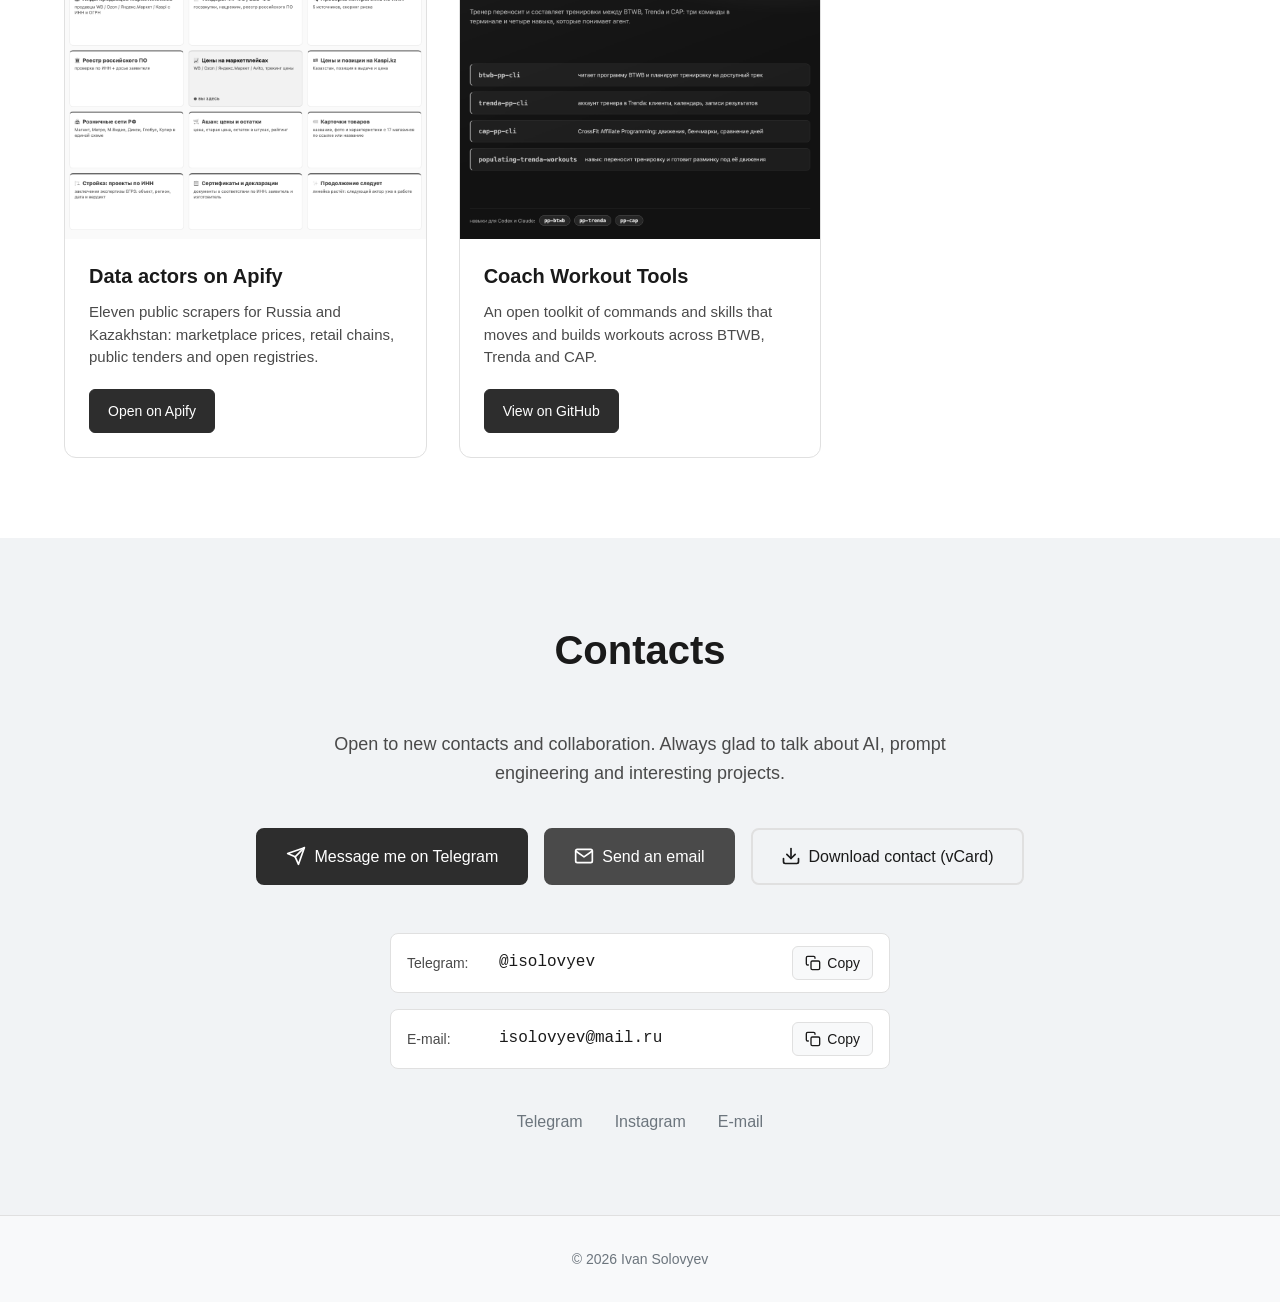
==== commit aa01e3f8: "Английская версия сайта и две новые плашки в кейсах Переключатель RU/EN рядом с кнопкой темы: словар" ====
--- a/index.html
+++ b/index.html
@@ -23,20 +23,29 @@
     <link rel="icon" type="image/png" sizes="16x16" href="assets/avatar.png">
     <link rel="apple-touch-icon" sizes="180x180" href="assets/avatar.png">
     
-    <link rel="stylesheet" href="styles.css?v=2">
+    <link rel="stylesheet" href="styles.css?v=3">
 </head>
 <body>
     <header class="header">
         <div class="container">
             <div class="header-content">
-                <div class="logo">Иван Соловьев</div>
-                <nav class="header-nav" aria-label="Навигация по странице">
-                    <a href="#about">Обо мне</a>
-                    <a href="#focus">Фокус</a>
-                    <a href="#cases">Кейсы</a>
-                    <a href="#contacts">Контакты</a>
+                <div class="logo" data-i18n="logo">Иван Соловьев</div>
+                <nav class="header-nav" data-i18n-attr="aria-label:aria.nav" aria-label="Навигация по странице">
+                    <a href="#about" data-i18n="nav.about">Обо мне</a>
+                    <a href="#focus" data-i18n="nav.focus">Фокус</a>
+                    <a href="#cases" data-i18n="nav.cases">Кейсы</a>
+                    <a href="#contacts" data-i18n="nav.contacts">Контакты</a>
                 </nav>
-                <button class="theme-toggle" id="themeToggle" aria-label="Переключить тему">
+                <div class="header-actions">
+                <button class="lang-toggle" id="langToggle" data-i18n-attr="aria-label:aria.lang|title:aria.lang" aria-label="Switch language" title="Switch language">
+                    <svg width="20" height="20" viewBox="0 0 24 24" fill="none" stroke="currentColor" stroke-width="2" stroke-linecap="round" stroke-linejoin="round">
+                        <circle cx="12" cy="12" r="10"></circle>
+                        <line x1="2" y1="12" x2="22" y2="12"></line>
+                        <path d="M12 2a15.3 15.3 0 0 1 4 10 15.3 15.3 0 0 1-4 10 15.3 15.3 0 0 1-4-10 15.3 15.3 0 0 1 4-10z"></path>
+                    </svg>
+                    <span class="lang-code" id="langCode">EN</span>
+                </button>
+                <button class="theme-toggle" id="themeToggle" data-i18n-attr="aria-label:aria.theme" aria-label="Переключить тему">
                     <svg class="theme-icon sun-icon" width="24" height="24" viewBox="0 0 24 24" fill="none" stroke="currentColor" stroke-width="2" stroke-linecap="round" stroke-linejoin="round">
                         <circle cx="12" cy="12" r="5"></circle>
                         <line x1="12" y1="1" x2="12" y2="3"></line>
@@ -52,6 +61,7 @@
                         <path d="M21 12.79A9 9 0 1 1 11.21 3 7 7 0 0 0 21 12.79z"></path>
                     </svg>
                 </button>
+                </div>
             </div>
         </div>
     </header>
@@ -64,24 +74,24 @@
                 <div class="avatar">
                     <img src="assets/avatar.png" alt="Иван Соловьев">
                 </div>
-                <h1 class="hero-title">Энтузиаст ИИ, промт-инжиниринга и вайб-кодинга</h1>
-                <p class="hero-subtitle">Внедряю ИИ в профессиональную деятельность (GR-менеджер) и хобби (тренер CrossFit).</p>
+                <h1 class="hero-title" data-i18n="hero.title">Энтузиаст ИИ, промт-инжиниринга и вайб-кодинга</h1>
+                <p class="hero-subtitle" data-i18n="hero.subtitle">Внедряю ИИ в профессиональную деятельность (GR-менеджер) и хобби (тренер CrossFit).</p>
                 <div class="hero-actions">
-                    <a href="#cases" class="btn-primary">Смотреть кейсы</a>
-                    <a href="#contacts" class="btn-outline">Связаться</a>
+                    <a href="#cases" class="btn-primary" data-i18n="hero.btnCases">Смотреть кейсы</a>
+                    <a href="#contacts" class="btn-outline" data-i18n="hero.btnContact">Связаться</a>
                 </div>
                 <div class="hero-metrics">
                     <article class="metric">
                         <p class="metric-value">3+</p>
-                        <p class="metric-label">направления применения ИИ</p>
+                        <p class="metric-label" data-i18n="metric1">направления применения ИИ</p>
                     </article>
                     <article class="metric">
                         <p class="metric-value">6</p>
-                        <p class="metric-label">публичных кейсов и материалов</p>
+                        <p class="metric-label" data-i18n="metric2">публичных кейсов и материалов</p>
                     </article>
                     <article class="metric">
                         <p class="metric-value">24/7</p>
-                        <p class="metric-label">тестирование новых инструментов</p>
+                        <p class="metric-label" data-i18n="metric3">тестирование новых инструментов</p>
                     </article>
                 </div>
             </div>
@@ -90,19 +100,19 @@
         <!-- Что делаю -->
         <section class="section" id="focus">
             <div class="container">
-                <h2 class="section-title">Что делаю</h2>
+                <h2 class="section-title" data-i18n="sec.focus">Что делаю</h2>
                 <div class="cards">
                     <div class="card">
-                        <h3 class="card-title">Промт-инжиниринг</h3>
-                        <p class="card-text">Создаю эффективные промпты для решения сложных задач с помощью больших языковых моделей. Оптимизирую взаимодействие с ИИ-ассистентами.</p>
-                    </div>
-                    <div class="card">
-                        <h3 class="card-title">Вайб-кодинг</h3>
-                        <p class="card-text">Разрабатываю прототипы и решения с помощью ИИ-инструментов. Быстро воплощаю идеи в работающий код.</p>
-                    </div>
-                    <div class="card">
-                        <h3 class="card-title">Автоматизация</h3>
-                        <p class="card-text">Внедряю ИИ-решения для оптимизации рабочих процессов, аналитики и коммуникаций. Делаю рутину проще и эффективнее.</p>
+                        <h3 class="card-title" data-i18n="focus1.title">Промт-инжиниринг</h3>
+                        <p class="card-text" data-i18n="focus1.text">Создаю эффективные промпты для решения сложных задач с помощью больших языковых моделей. Оптимизирую взаимодействие с ИИ-ассистентами.</p>
+                    </div>
+                    <div class="card">
+                        <h3 class="card-title" data-i18n="focus2.title">Вайб-кодинг</h3>
+                        <p class="card-text" data-i18n="focus2.text">Разрабатываю прототипы и решения с помощью ИИ-инструментов. Быстро воплощаю идеи в работающий код.</p>
+                    </div>
+                    <div class="card">
+                        <h3 class="card-title" data-i18n="focus3.title">Автоматизация</h3>
+                        <p class="card-text" data-i18n="focus3.text">Внедряю ИИ-решения для оптимизации рабочих процессов, аналитики и коммуникаций. Делаю рутину проще и эффективнее.</p>
                     </div>
                 </div>
             </div>
@@ -111,19 +121,19 @@
         <!-- Где применяю -->
         <section class="section section-alt">
             <div class="container">
-                <h2 class="section-title">Где применяю</h2>
+                <h2 class="section-title" data-i18n="sec.apply">Где применяю</h2>
                 <div class="cards">
                     <div class="card">
-                        <h3 class="card-title">GR-менеджмент</h3>
-                        <p class="card-text">Использую ИИ для анализа регуляторной среды, подготовки аналитических материалов и оптимизации коммуникаций с государственными структурами.</p>
-                    </div>
-                    <div class="card">
-                        <h3 class="card-title">CrossFit тренировки</h3>
-                        <p class="card-text">Применяю ИИ для создания персонализированных программ тренировок, анализа техники движений и мотивации спортсменов.</p>
-                    </div>
-                    <div class="card">
-                        <h3 class="card-title">Личные проекты</h3>
-                        <p class="card-text">Экспериментирую с новыми ИИ-инструментами, создаю автоматизированные решения для повседневных задач и делюсь опытом.</p>
+                        <h3 class="card-title" data-i18n="apply1.title">GR-менеджмент</h3>
+                        <p class="card-text" data-i18n="apply1.text">Использую ИИ для анализа регуляторной среды, подготовки аналитических материалов и оптимизации коммуникаций с государственными структурами.</p>
+                    </div>
+                    <div class="card">
+                        <h3 class="card-title" data-i18n="apply2.title">CrossFit тренировки</h3>
+                        <p class="card-text" data-i18n="apply2.text">Применяю ИИ для создания персонализированных программ тренировок, анализа техники движений и мотивации спортсменов.</p>
+                    </div>
+                    <div class="card">
+                        <h3 class="card-title" data-i18n="apply3.title">Личные проекты</h3>
+                        <p class="card-text" data-i18n="apply3.text">Экспериментирую с новыми ИИ-инструментами, создаю автоматизированные решения для повседневных задач и делюсь опытом.</p>
                     </div>
                 </div>
             </div>
@@ -132,7 +142,7 @@
         <!-- Кейсы / проекты -->
         <section class="section" id="cases">
             <div class="container">
-                <h2 class="section-title">Кейсы</h2>
+                <h2 class="section-title" data-i18n="sec.cases">Кейсы</h2>
                 <div class="cases-grid">
                     <!-- Кейс 1: Telegram-бот -->
                     <div class="case-card">
@@ -140,10 +150,10 @@
                             <img src="assets/telegram-bot.png" alt="Telegram-бот: анализ законопроектов">
                         </a>
                         <div class="case-body">
-                            <h3 class="case-title">Telegram-бот: анализ законопроектов</h3>
-                            <p class="case-description">Разбор документов и выделение ключевых изменений в удобном формате.</p>
-                            <div class="case-actions">
-                                <a href="https://t.me/is_k_bot" target="_blank" rel="noopener noreferrer" class="btn-primary">Открыть бота</a>
+                            <h3 class="case-title" data-i18n="case1.title">Telegram-бот: анализ законопроектов</h3>
+                            <p class="case-description" data-i18n="case1.desc">Разбор документов и выделение ключевых изменений в удобном формате.</p>
+                            <div class="case-actions">
+                                <a href="https://t.me/is_k_bot" target="_blank" rel="noopener noreferrer" class="btn-primary" data-i18n="case1.btn">Открыть бота</a>
                             </div>
                         </div>
                     </div>
@@ -154,10 +164,10 @@
                             <img src="assets/generated-pictures.png" alt="Сгенерированные изображения">
                         </a>
                         <div class="case-body">
-                            <h3 class="case-title">Сгенерированные изображения</h3>
-                            <p class="case-description">Подборка примеров генерации и стилизации.</p>
-                            <div class="case-actions">
-                                <a href="assets/generated-pictures.png" target="_blank" rel="noopener noreferrer" class="btn-primary">Открыть подборку</a>
+                            <h3 class="case-title" data-i18n="case2.title">Сгенерированные изображения</h3>
+                            <p class="case-description" data-i18n="case2.desc">Подборка примеров генерации и стилизации.</p>
+                            <div class="case-actions">
+                                <a href="assets/generated-pictures.png" target="_blank" rel="noopener noreferrer" class="btn-primary" data-i18n="case2.btn">Открыть подборку</a>
                             </div>
                         </div>
                     </div>
@@ -168,10 +178,10 @@
                             <img src="assets/parliament-film.png" alt="Видео: Parliament (Budapest)">
                         </a>
                         <div class="case-body">
-                            <h3 class="case-title">Видео: Parliament (Budapest)</h3>
-                            <p class="case-description">Короткий ролик с кинематографической подачей.</p>
-                            <div class="case-actions">
-                                <a href="https://youtu.be/h38KX3bHA58" target="_blank" rel="noopener noreferrer" class="btn-primary">Смотреть на YouTube</a>
+                            <h3 class="case-title" data-i18n="case3.title">Видео: Parliament (Budapest)</h3>
+                            <p class="case-description" data-i18n="case3.desc">Короткий ролик с кинематографической подачей.</p>
+                            <div class="case-actions">
+                                <a href="https://youtu.be/h38KX3bHA58" target="_blank" rel="noopener noreferrer" class="btn-primary" data-i18n="btn.youtube">Смотреть на YouTube</a>
                             </div>
                         </div>
                     </div>
@@ -182,10 +192,10 @@
                             <img src="assets/yeti-film.png" alt="Мультфильм: Снежный человек">
                         </a>
                         <div class="case-body">
-                            <h3 class="case-title">Мультфильм: Снежный человек</h3>
-                            <p class="case-description">Короткий анимационный ролик.</p>
-                            <div class="case-actions">
-                                <a href="https://youtube.com/shorts/rkr03uuGaTg" target="_blank" rel="noopener noreferrer" class="btn-primary">Смотреть на YouTube</a>
+                            <h3 class="case-title" data-i18n="case4.title">Мультфильм: Снежный человек</h3>
+                            <p class="case-description" data-i18n="case4.desc">Короткий анимационный ролик.</p>
+                            <div class="case-actions">
+                                <a href="https://youtube.com/shorts/rkr03uuGaTg" target="_blank" rel="noopener noreferrer" class="btn-primary" data-i18n="btn.youtube">Смотреть на YouTube</a>
                             </div>
                         </div>
                     </div>
@@ -196,11 +206,11 @@
                             <img src="assets/star-seed.png" alt="Детская сказка: Star Seed">
                         </a>
                         <div class="case-body">
-                            <h3 class="case-title">Детская сказка: Star Seed</h3>
-                            <p class="case-description">Иллюстрация + буклет в PDF.</p>
-                            <div class="case-actions">
-                                <a href="assets/star-seed.pdf" target="_blank" rel="noopener noreferrer" class="btn-primary">Открыть буклет</a>
-                                <a href="assets/star-seed.pdf" download class="btn-outline">Скачать PDF</a>
+                            <h3 class="case-title" data-i18n="case5.title">Детская сказка: Star Seed</h3>
+                            <p class="case-description" data-i18n="case5.desc">Иллюстрация + буклет в PDF.</p>
+                            <div class="case-actions">
+                                <a href="assets/star-seed.pdf" target="_blank" rel="noopener noreferrer" class="btn-primary" data-i18n="case5.btn">Открыть буклет</a>
+                                <a href="assets/star-seed.pdf" download class="btn-outline" data-i18n="btn.downloadPdf">Скачать PDF</a>
                             </div>
                         </div>
                     </div>
@@ -211,13 +221,41 @@
                             <img src="assets/muscle-growth.png" alt="Материалы: рост мышечных волокон">
                         </a>
                         <div class="case-body">
-                            <h3 class="case-title">Учебные материалы: рост мышечных волокон</h3>
-                            <p class="case-description">Подкаст + инфографика + презентация.</p>
-                            <div class="case-actions">
-                                <a href="https://youtu.be/qCwTUaNM5P4" target="_blank" rel="noopener noreferrer" class="btn-primary">Смотреть подкаст</a>
-                                <a href="assets/muscle-infographics.png" target="_blank" rel="noopener noreferrer" class="btn-secondary">Инфографика</a>
-                                <a href="assets/muscle-presentation.pdf" target="_blank" rel="noopener noreferrer" class="btn-tertiary">Презентация (PDF)</a>
-                                <a href="assets/muscle-presentation.pdf" download class="btn-outline">Скачать PDF</a>
+                            <h3 class="case-title" data-i18n="case6.title">Учебные материалы: рост мышечных волокон</h3>
+                            <p class="case-description" data-i18n="case6.desc">Подкаст + инфографика + презентация.</p>
+                            <div class="case-actions">
+                                <a href="https://youtu.be/qCwTUaNM5P4" target="_blank" rel="noopener noreferrer" class="btn-primary" data-i18n="case6.btn1">Смотреть подкаст</a>
+                                <a href="assets/muscle-infographics.png" target="_blank" rel="noopener noreferrer" class="btn-secondary" data-i18n="case6.btn2">Инфографика</a>
+                                <a href="assets/muscle-presentation.pdf" target="_blank" rel="noopener noreferrer" class="btn-tertiary" data-i18n="case6.btn3">Презентация (PDF)</a>
+                                <a href="assets/muscle-presentation.pdf" download class="btn-outline" data-i18n="btn.downloadPdf">Скачать PDF</a>
+                            </div>
+                        </div>
+                    </div>
+
+                    <!-- Кейс 7 -->
+                    <div class="case-card">
+                        <a href="https://apify.com/isolovyev" target="_blank" rel="noopener noreferrer" class="case-thumb">
+                            <img src="assets/apify-actors.png" alt="Линейка акторов на Apify: маркетплейсы, госзакупки, открытые реестры">
+                        </a>
+                        <div class="case-body">
+                            <h3 class="case-title" data-i18n="case7.title">Акторы для сбора данных на Apify</h3>
+                            <p class="case-description" data-i18n="case7.desc">Одиннадцать публичных сборщиков по России и Казахстану: цены на маркетплейсах, розничные сети, госзакупки, открытые реестры.</p>
+                            <div class="case-actions">
+                                <a href="https://apify.com/isolovyev" target="_blank" rel="noopener noreferrer" class="btn-primary" data-i18n="case7.btn">Открыть на Apify</a>
+                            </div>
+                        </div>
+                    </div>
+
+                    <!-- Кейс 8 -->
+                    <div class="case-card">
+                        <a href="https://github.com/isolovyev77/coach-workout-tools" target="_blank" rel="noopener noreferrer" class="case-thumb">
+                            <img src="assets/coach-workout-tools.png" alt="Coach Workout Tools: команды и навыки для переноса тренировок">
+                        </a>
+                        <div class="case-body">
+                            <h3 class="case-title" data-i18n="case8.title">Coach Workout Tools</h3>
+                            <p class="case-description" data-i18n="case8.desc">Открытый набор команд и навыков: переносит и составляет тренировки между BTWB, Trenda и CAP.</p>
+                            <div class="case-actions">
+                                <a href="https://github.com/isolovyev77/coach-workout-tools" target="_blank" rel="noopener noreferrer" class="btn-primary" data-i18n="case8.btn">Открыть на GitHub</a>
                             </div>
                         </div>
                     </div>
@@ -228,8 +266,8 @@
         <!-- Контакты -->
         <section class="section section-contacts" id="contacts">
             <div class="container">
-                <h2 class="section-title">Контакты</h2>
-                <p class="contacts-intro">Открыт к новым знакомствам и сотрудничеству. Всегда рад обсудить ИИ, промт-инжиниринг и интересные проекты.</p>
+                <h2 class="section-title" data-i18n="sec.contacts">Контакты</h2>
+                <p class="contacts-intro" data-i18n="contacts.intro">Открыт к новым знакомствам и сотрудничеству. Всегда рад обсудить ИИ, промт-инжиниринг и интересные проекты.</p>
                 
                 <div class="contact-buttons">
                     <a href="https://t.me/isolovyev" target="_blank" rel="noopener noreferrer" class="contact-btn btn-primary">
@@ -237,7 +275,7 @@
                             <path d="M22 2L11 13"></path>
                             <path d="M22 2L15 22L11 13L2 9L22 2Z"></path>
                         </svg>
-                        Написать в Telegram
+                        <span data-i18n="contact.tg">Написать в Telegram</span>
                     </a>
                     
                     <a href="mailto:isolovyev@mail.ru" class="contact-btn btn-secondary">
@@ -245,7 +283,7 @@
                             <path d="M4 4h16c1.1 0 2 .9 2 2v12c0 1.1-.9 2-2 2H4c-1.1 0-2-.9-2-2V6c0-1.1.9-2 2-2z"></path>
                             <polyline points="22,6 12,13 2,6"></polyline>
                         </svg>
-                        Написать письмо
+                        <span data-i18n="contact.mail">Написать письмо</span>
                     </a>
                     
                     <a href="assets/ivan-solovyev.vcf" download class="contact-btn btn-outline">
@@ -254,31 +292,31 @@
                             <polyline points="7 10 12 15 17 10"></polyline>
                             <line x1="12" y1="15" x2="12" y2="3"></line>
                         </svg>
-                        Скачать контакт (vCard)
+                        <span data-i18n="contact.vcard">Скачать контакт (vCard)</span>
                     </a>
                 </div>
 
                 <div class="copy-contacts">
                     <div class="copy-item">
-                        <span class="copy-label">Telegram:</span>
+                        <span class="copy-label" data-i18n="copy.tgLabel">Telegram:</span>
                         <span class="copy-value">@isolovyev</span>
                         <button class="copy-btn" data-copy="@isolovyev" aria-label="Скопировать Telegram">
                             <svg width="16" height="16" viewBox="0 0 24 24" fill="none" stroke="currentColor" stroke-width="2" stroke-linecap="round" stroke-linejoin="round">
                                 <rect x="9" y="9" width="13" height="13" rx="2" ry="2"></rect>
                                 <path d="M5 15H4a2 2 0 0 1-2-2V4a2 2 0 0 1 2-2h9a2 2 0 0 1 2 2v1"></path>
                             </svg>
-                            Скопировать
+                            <span data-i18n="copy.btn">Скопировать</span>
                         </button>
                     </div>
                     <div class="copy-item">
-                        <span class="copy-label">E-mail:</span>
+                        <span class="copy-label" data-i18n="copy.mailLabel">E-mail:</span>
                         <span class="copy-value">isolovyev@mail.ru</span>
                         <button class="copy-btn" data-copy="isolovyev@mail.ru" aria-label="Скопировать E-mail">
                             <svg width="16" height="16" viewBox="0 0 24 24" fill="none" stroke="currentColor" stroke-width="2" stroke-linecap="round" stroke-linejoin="round">
                                 <rect x="9" y="9" width="13" height="13" rx="2" ry="2"></rect>
                                 <path d="M5 15H4a2 2 0 0 1-2-2V4a2 2 0 0 1 2-2h9a2 2 0 0 1 2 2v1"></path>
                             </svg>
-                            Скопировать
+                            <span data-i18n="copy.btn">Скопировать</span>
                         </button>
                     </div>
                 </div>
@@ -294,10 +332,10 @@
 
     <footer class="footer">
         <div class="container">
-            <p class="footer-text">&copy; <span id="currentYear"></span> Иван Соловьев</p>
+            <p class="footer-text">&copy; <span id="currentYear"></span> <span data-i18n="logo">Иван Соловьев</span></p>
         </div>
     </footer>
 
-    <script src="script.js"></script>
+    <script src="script.js?v=4"></script>
 </body>
 </html>
--- a/styles.css
+++ b/styles.css
@@ -776,3 +776,45 @@
 .section {
     animation: fadeInUp 0.6s ease-out;
 }
+
+/* Переключатель языка рядом с переключателем темы */
+.header-actions {
+    display: flex;
+    align-items: center;
+    gap: 4px;
+}
+
+.lang-toggle {
+    background: none;
+    border: none;
+    cursor: pointer;
+    padding: 8px;
+    display: flex;
+    align-items: center;
+    gap: 6px;
+    border-radius: 8px;
+    transition: background-color 0.2s ease;
+    color: var(--text-primary);
+    font: inherit;
+    line-height: 1;
+}
+
+.lang-toggle:hover {
+    background-color: var(--bg-secondary);
+}
+
+.lang-code {
+    font-size: 13px;
+    font-weight: 600;
+    letter-spacing: 0.04em;
+}
+
+@media (max-width: 480px) {
+    .lang-toggle {
+        padding: 6px;
+        gap: 4px;
+    }
+    .lang-code {
+        font-size: 12px;
+    }
+}
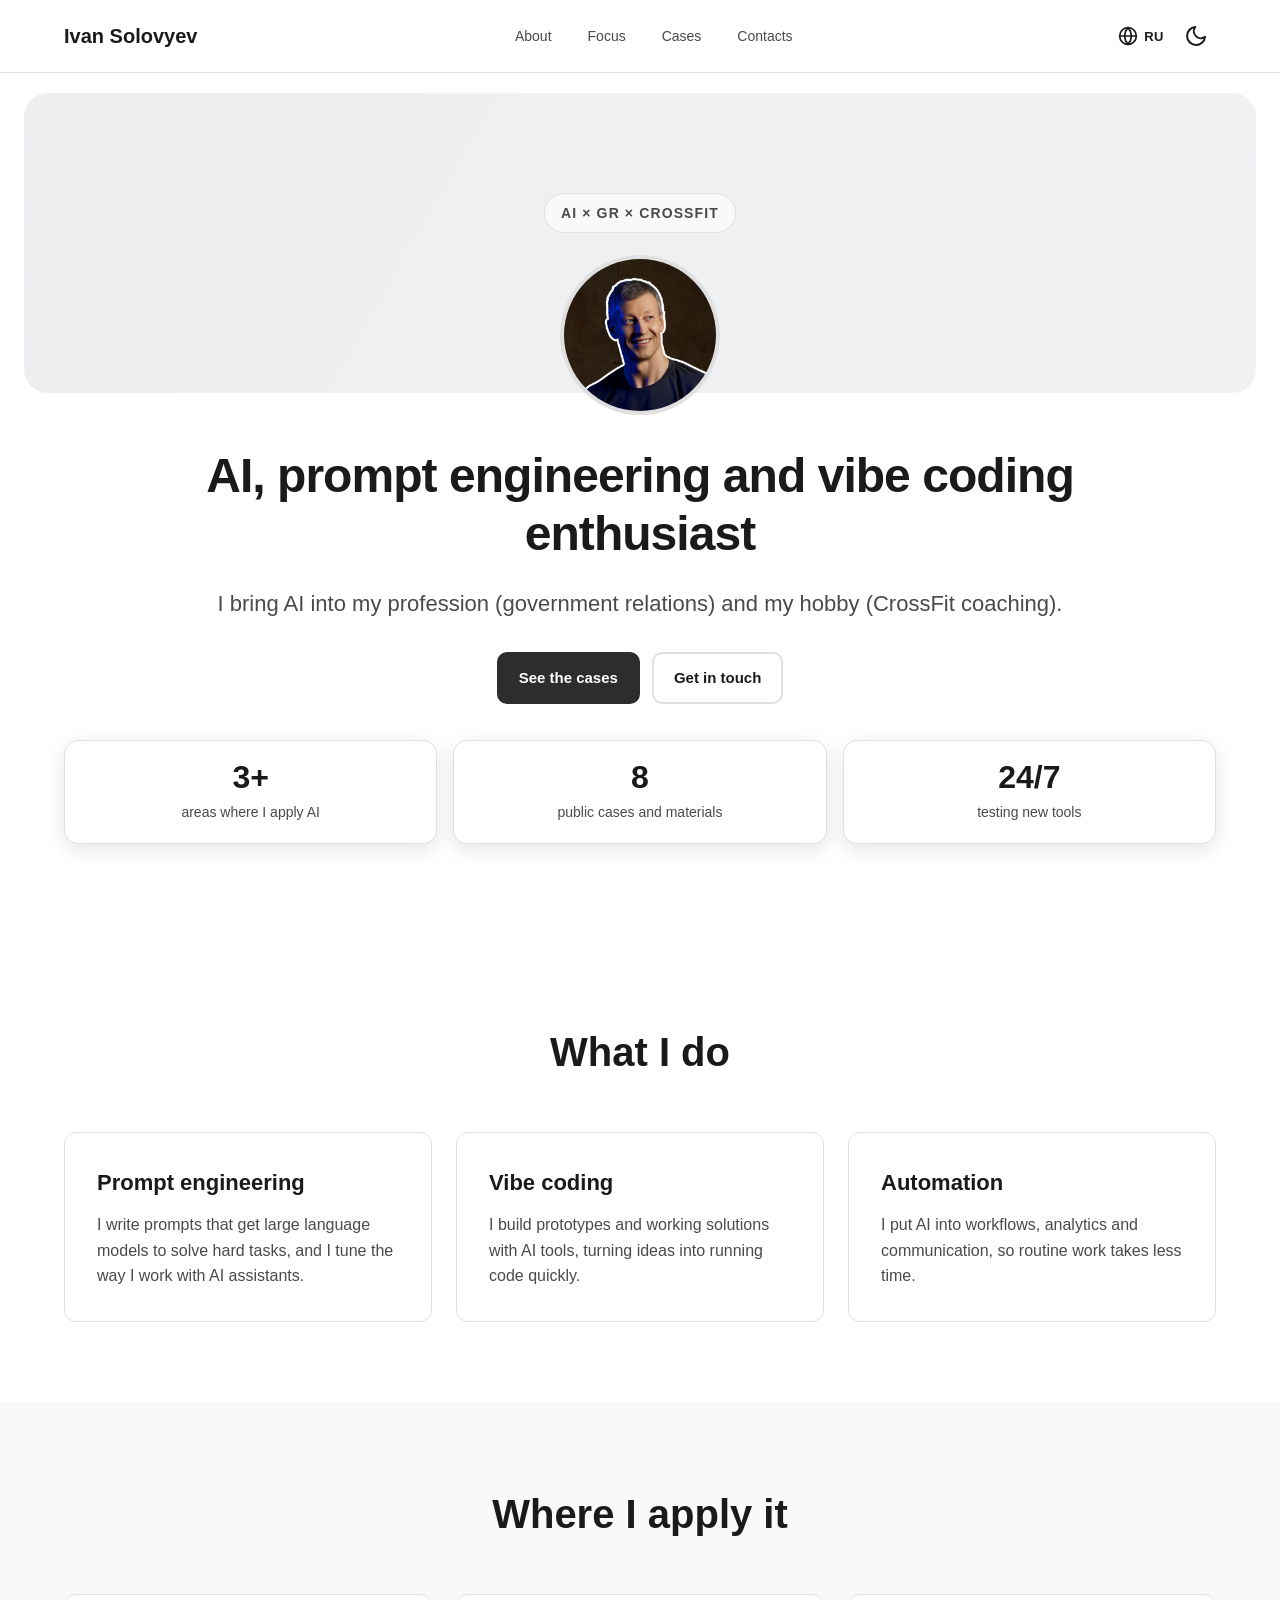
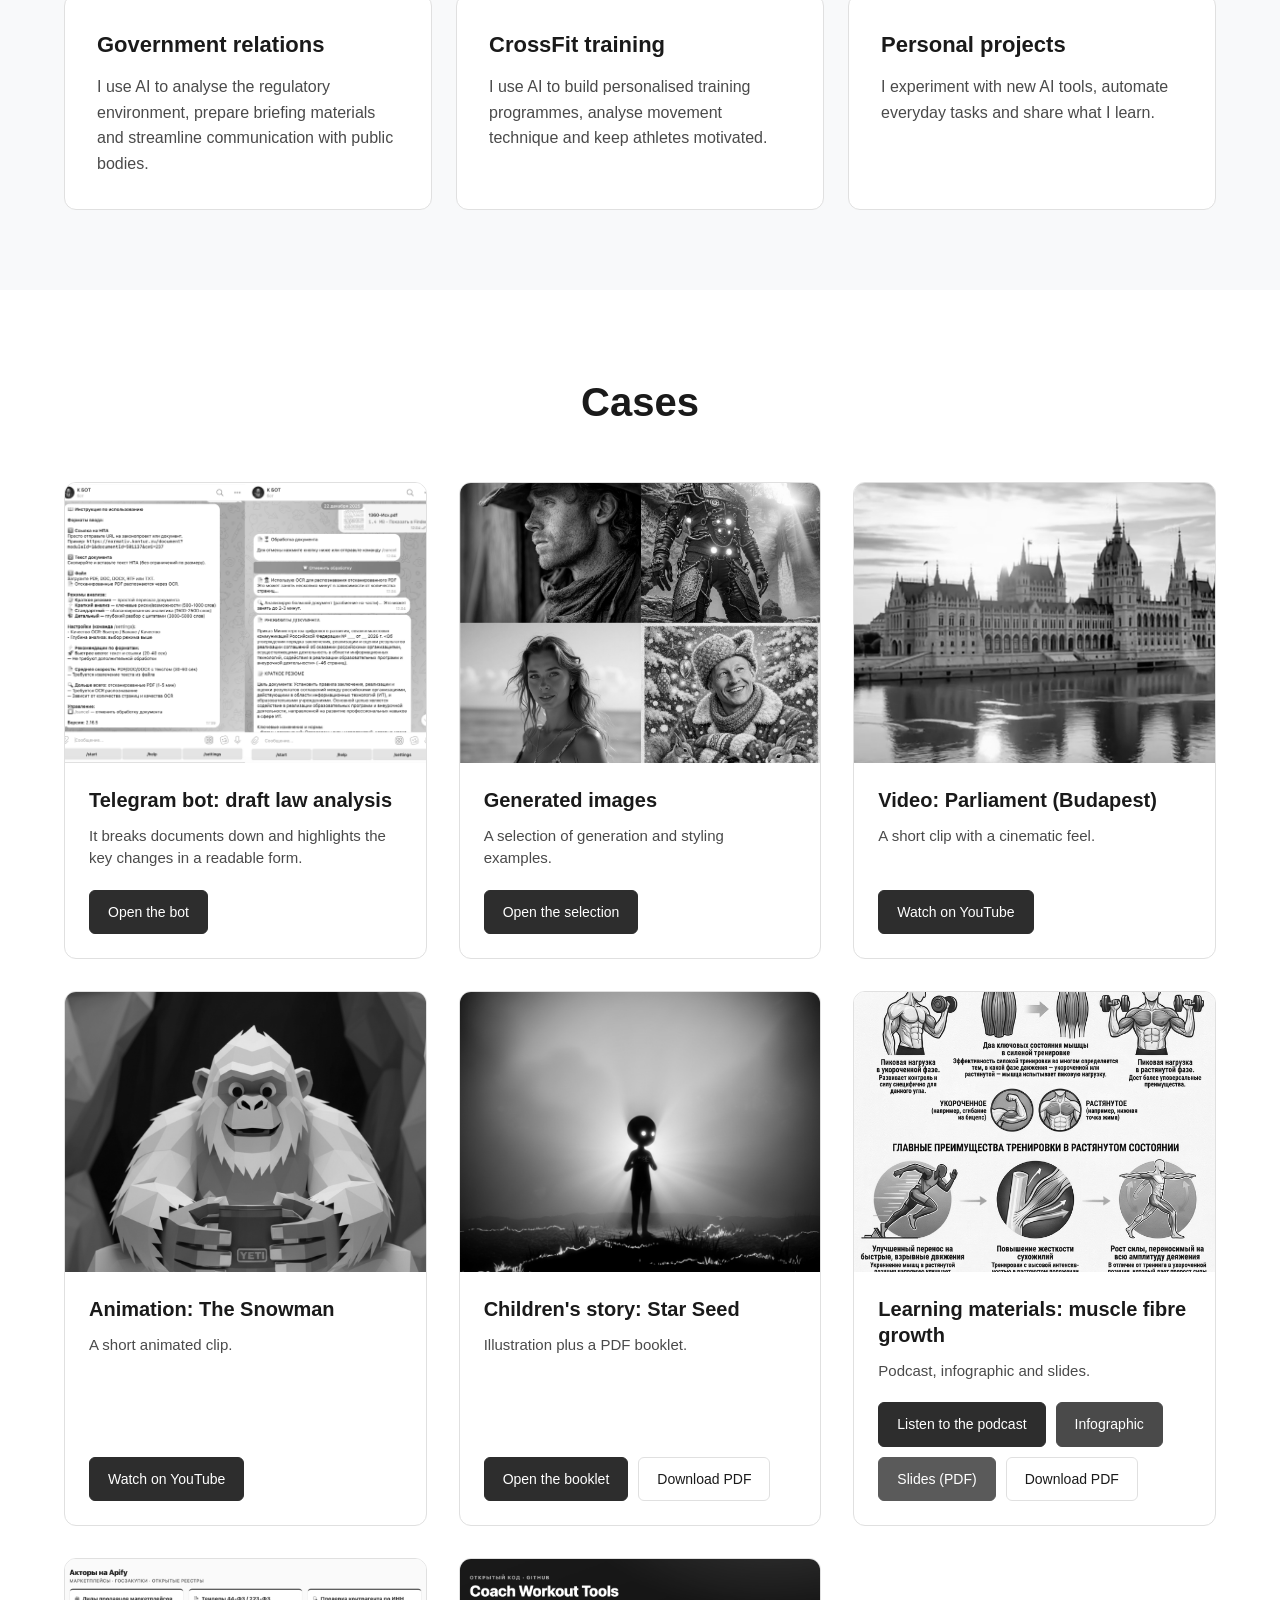
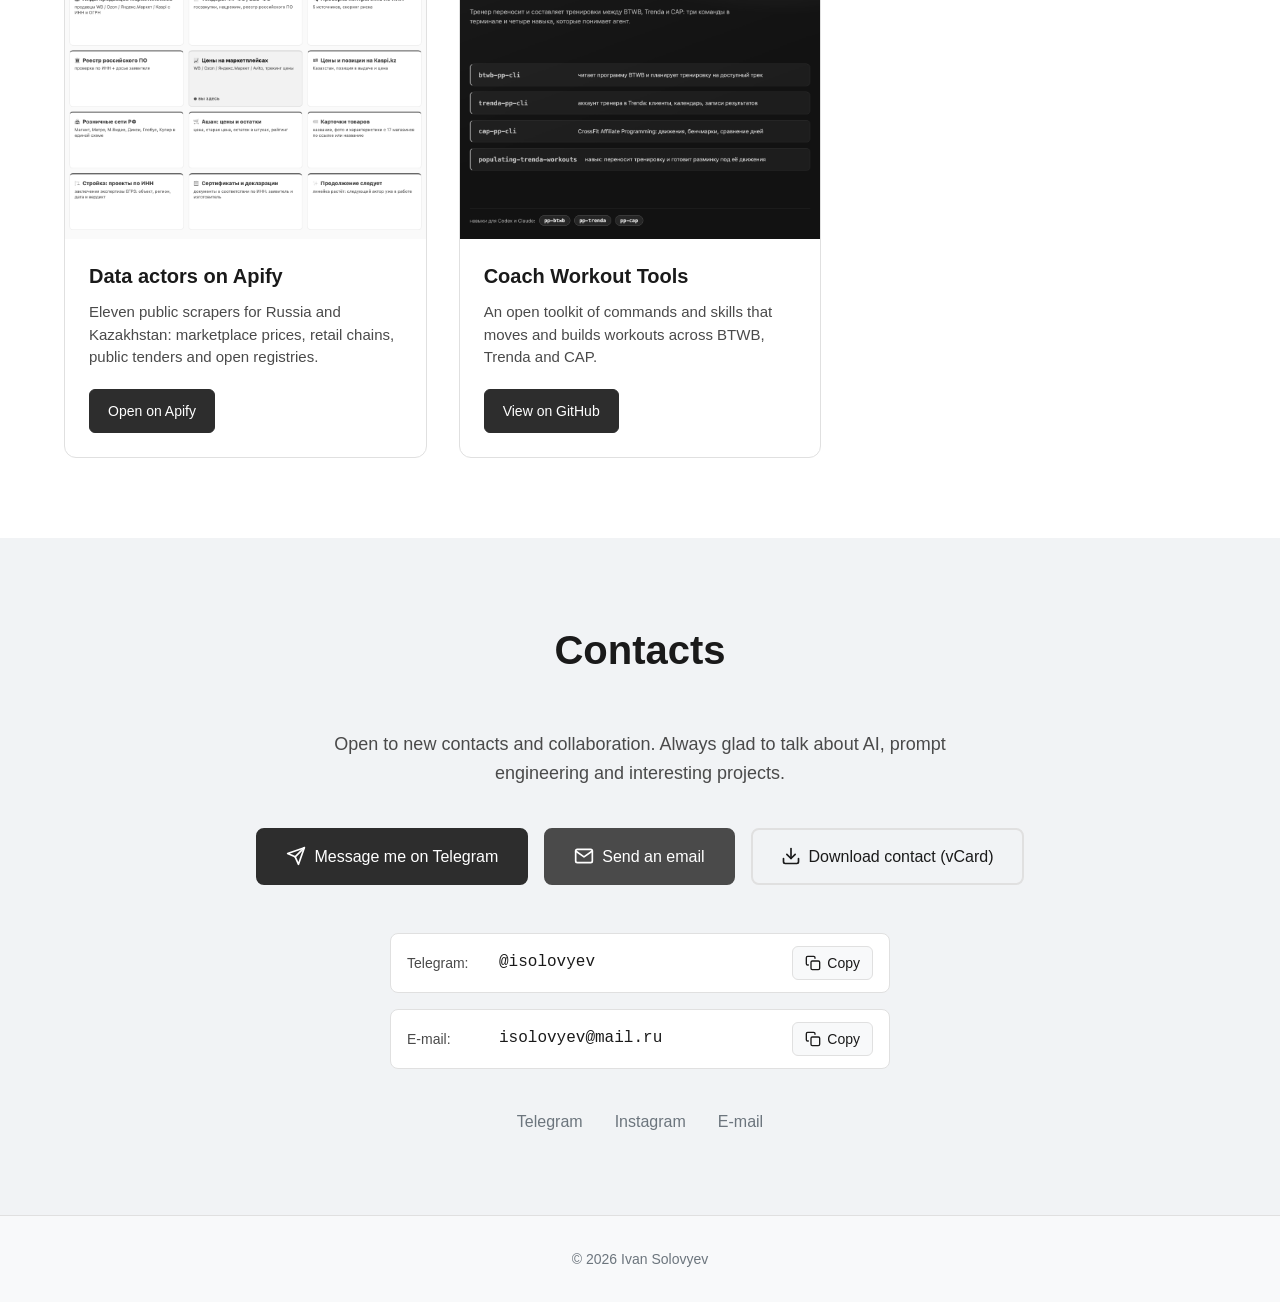
==== commit 2e7e413f: "Счётчик кейсов в шапке считается по самим карточкам Число в метрике бралось из вёрстки руками и отст" ====
--- a/index.html
+++ b/index.html
@@ -86,8 +86,8 @@
                         <p class="metric-label" data-i18n="metric1">направления применения ИИ</p>
                     </article>
                     <article class="metric">
-                        <p class="metric-value">6</p>
-                        <p class="metric-label" data-i18n="metric2">публичных кейсов и материалов</p>
+                        <p class="metric-value" id="casesCount">8</p>
+                        <p class="metric-label" id="casesLabel">публичных кейсов и материалов</p>
                     </article>
                     <article class="metric">
                         <p class="metric-value">24/7</p>
@@ -336,6 +336,6 @@
         </div>
     </footer>
 
-    <script src="script.js?v=4"></script>
+    <script src="script.js?v=5"></script>
 </body>
 </html>
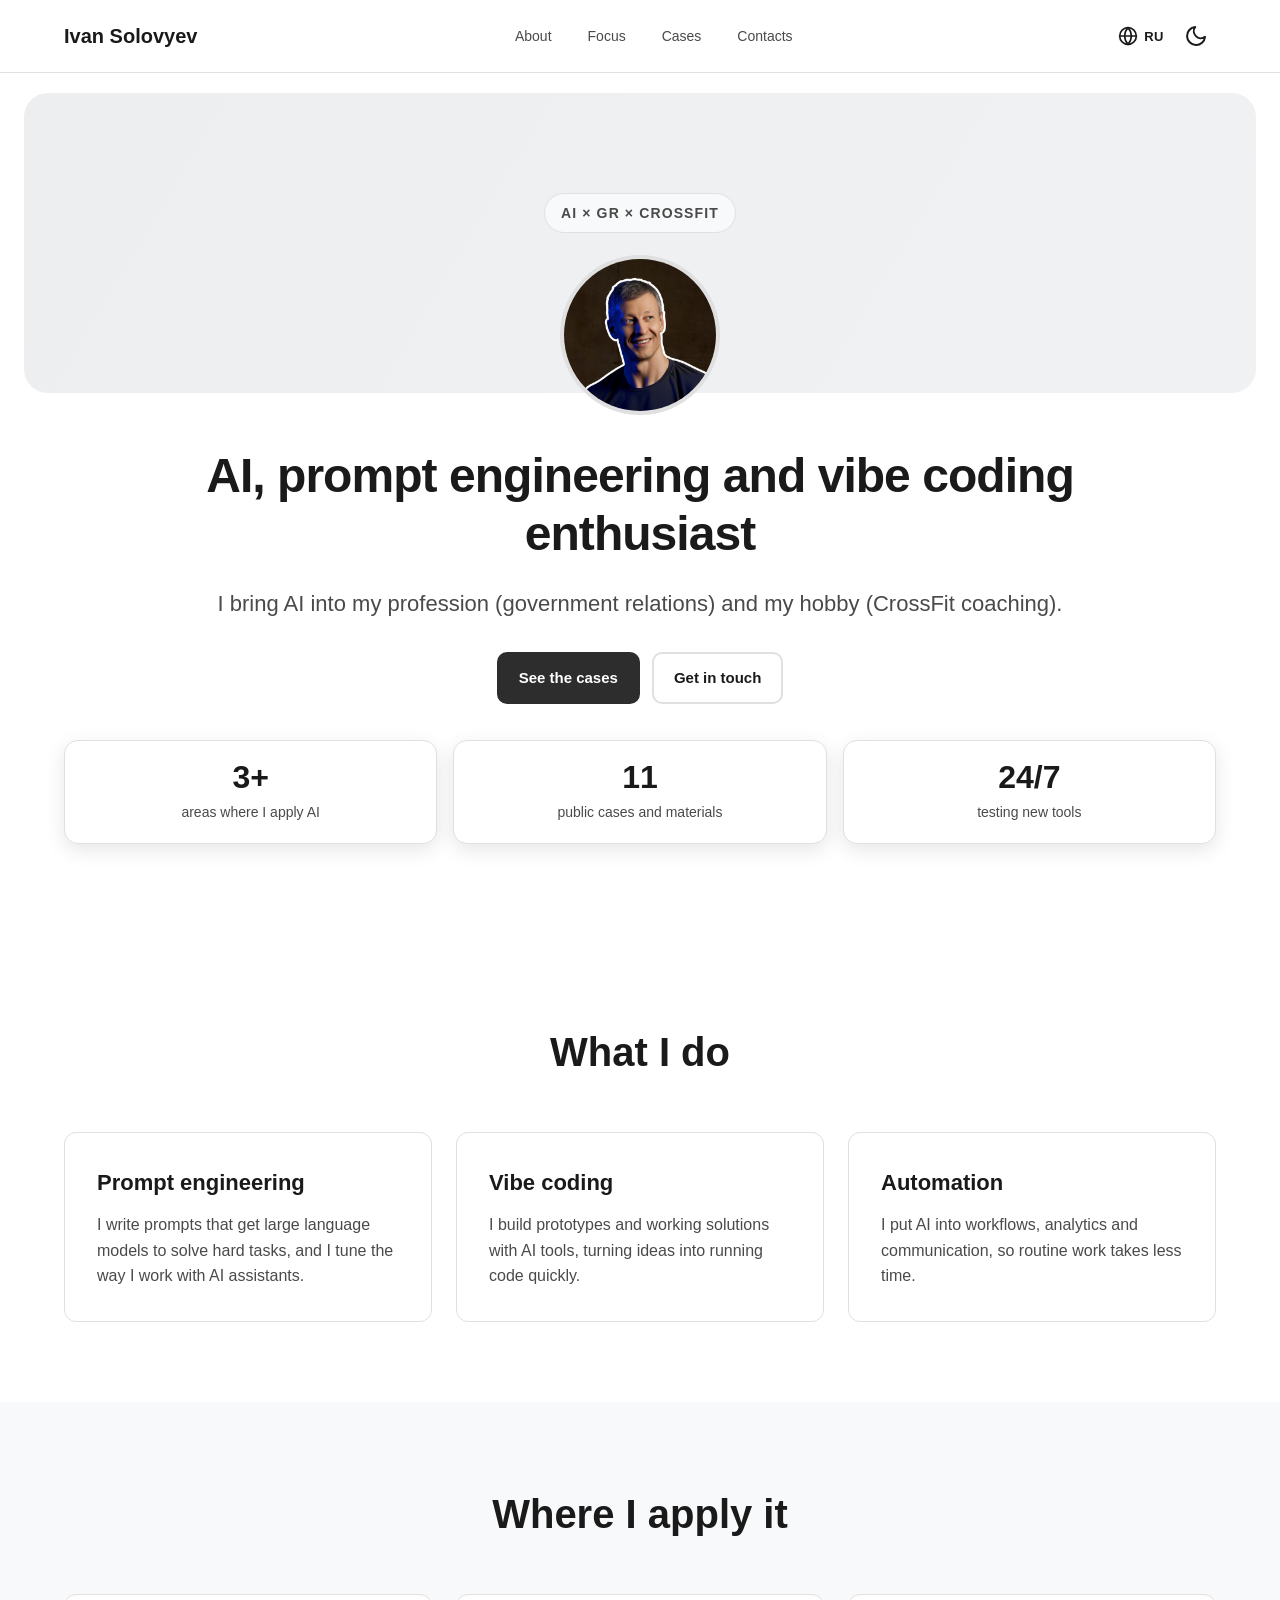
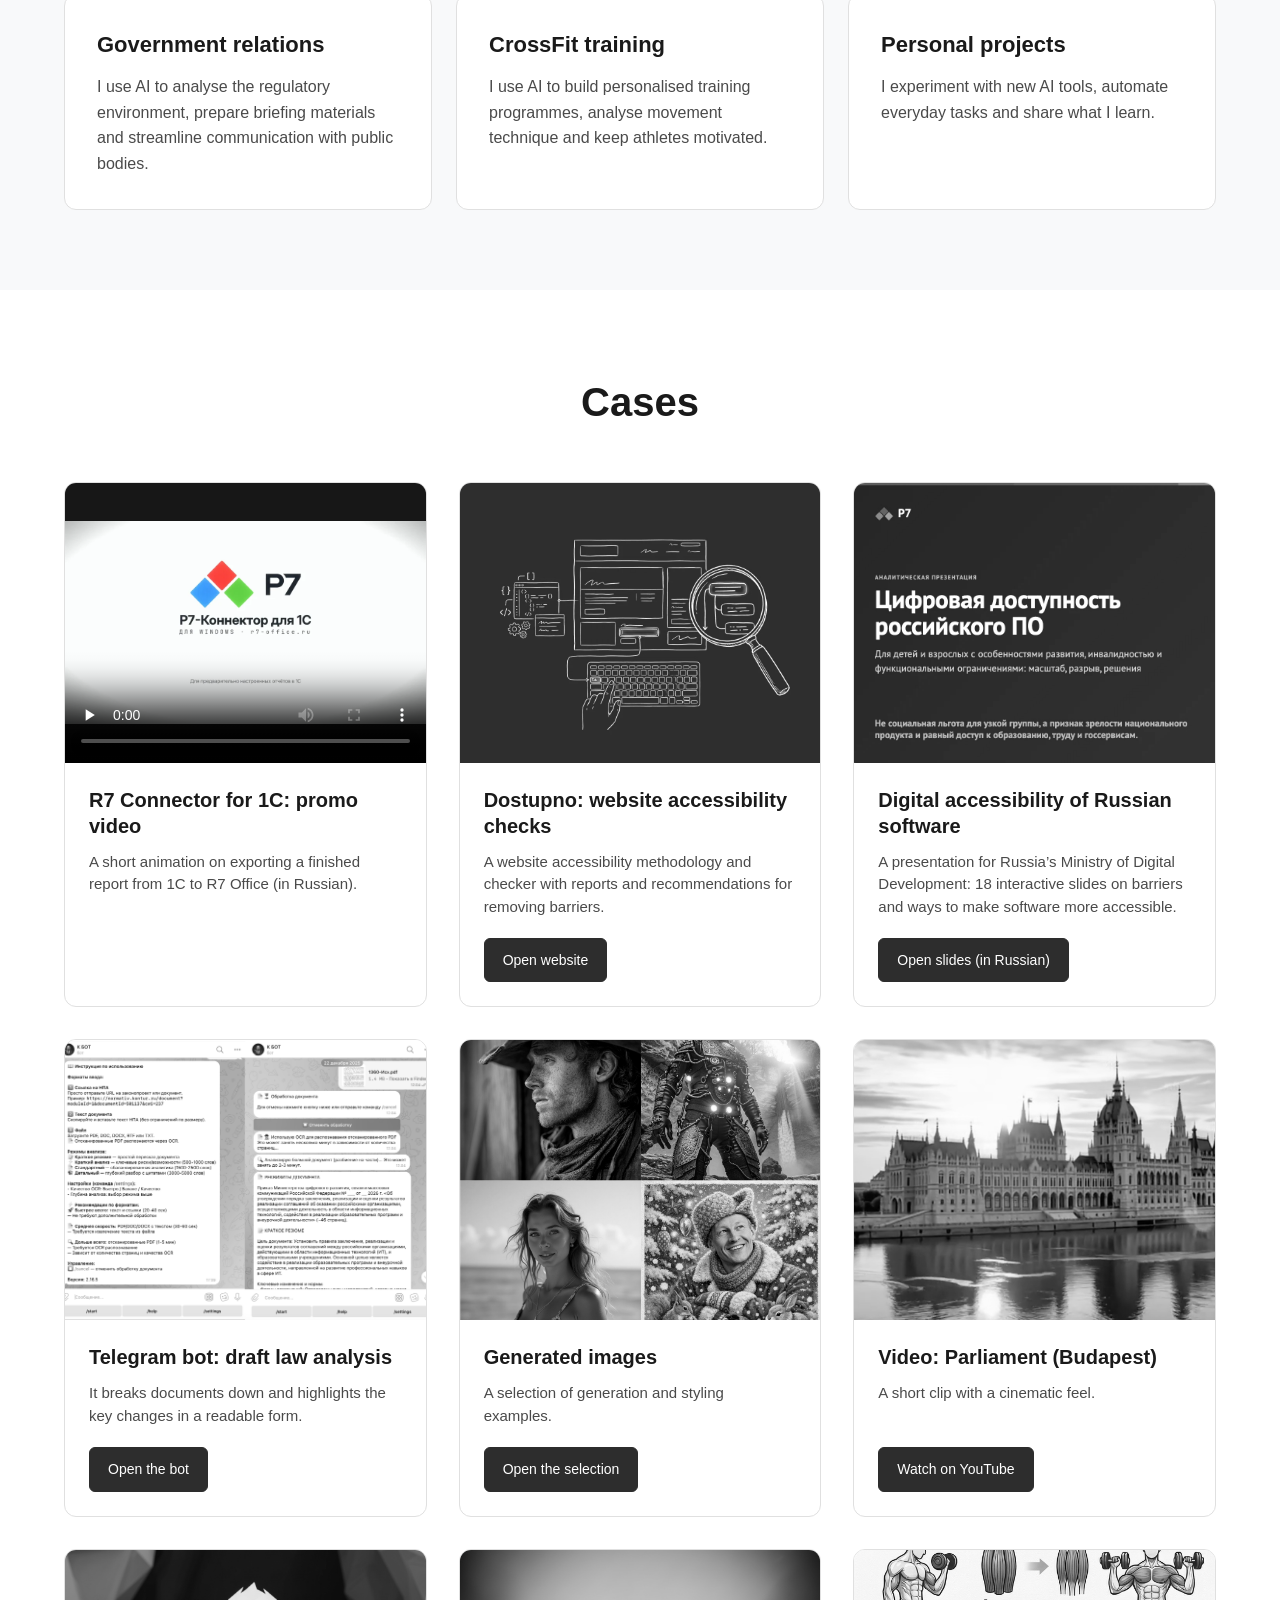
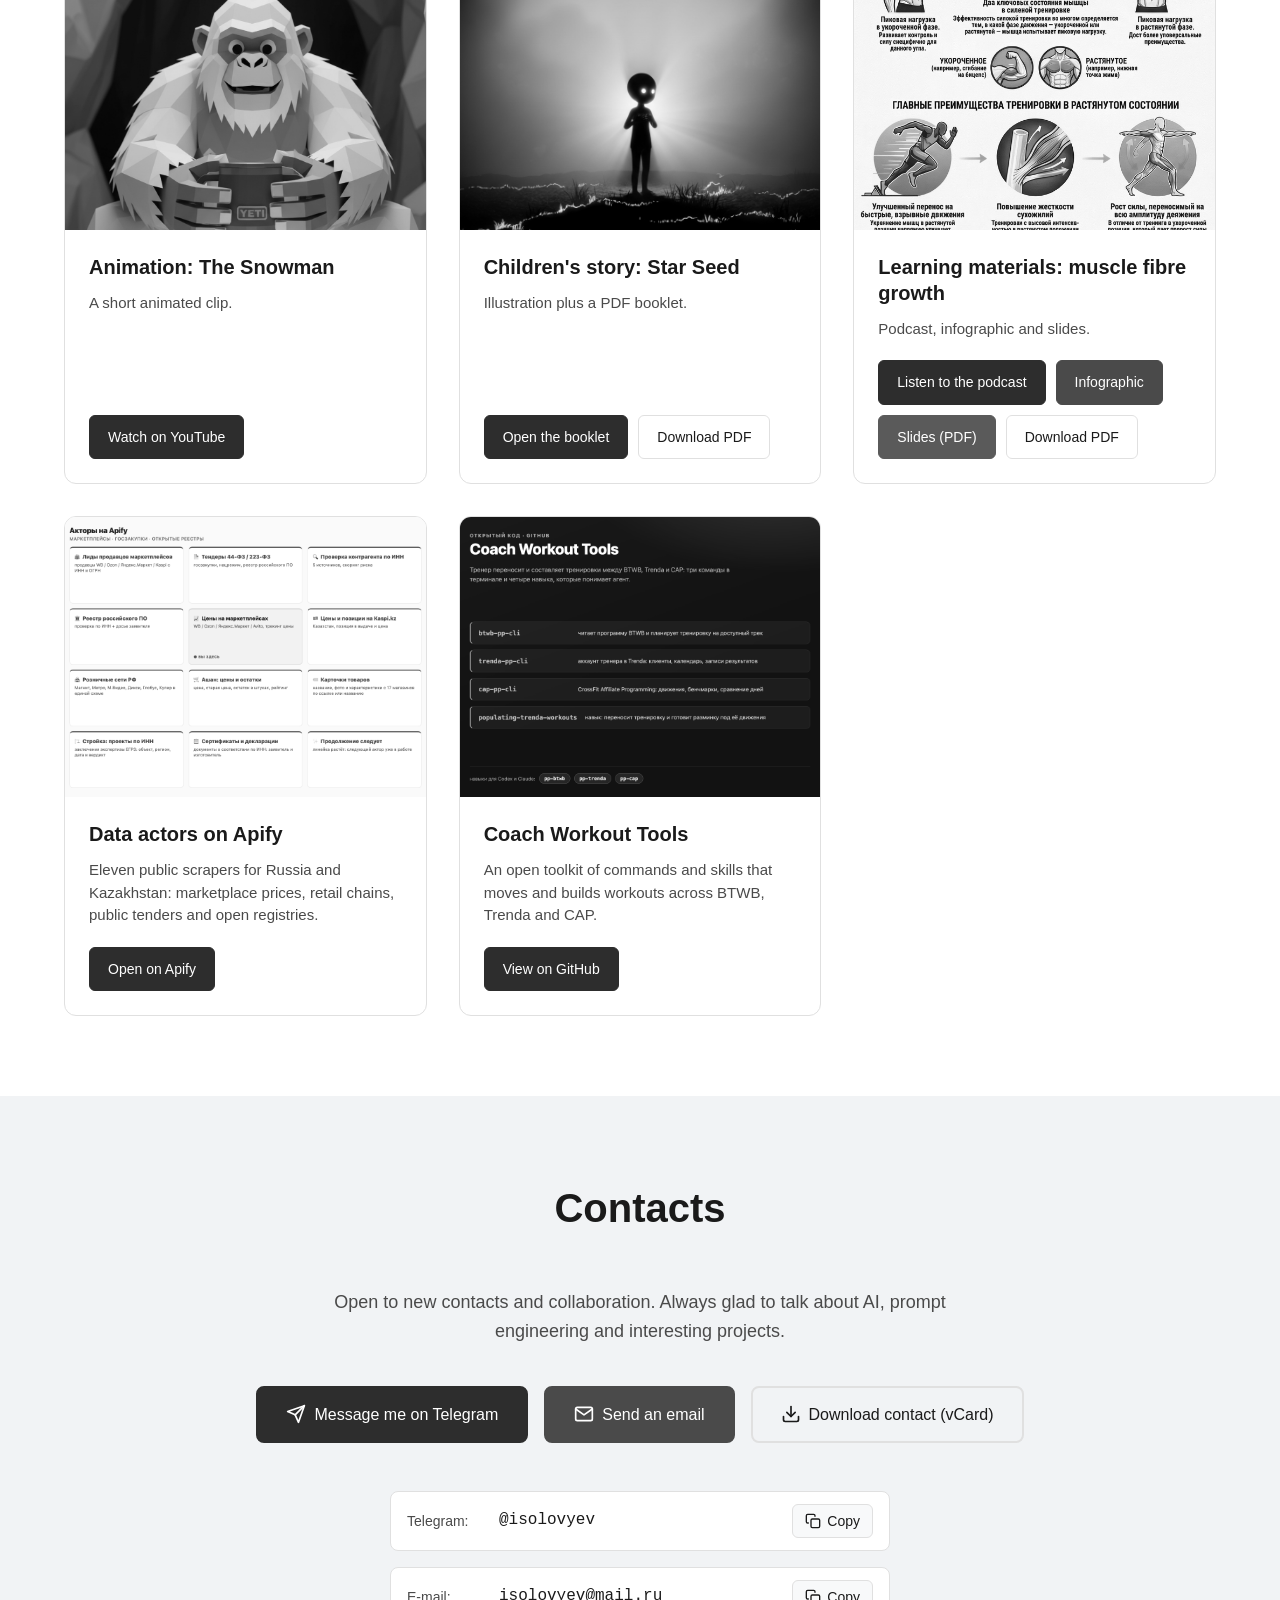
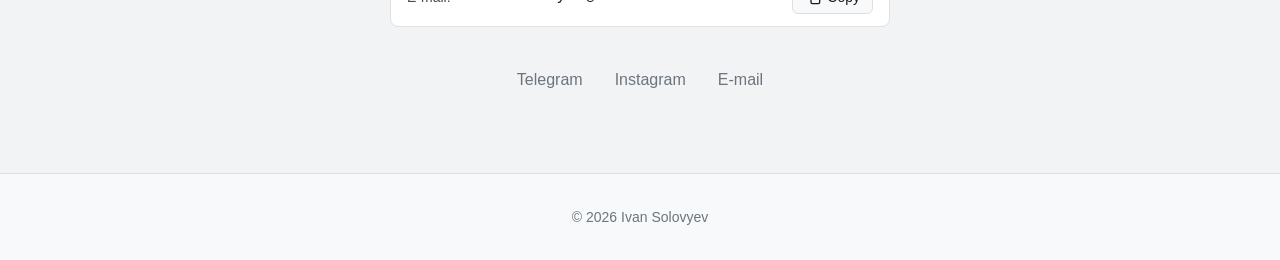
==== commit b2088f42: "Добавить три кейса в портфолио" ====
--- a/index.html
+++ b/index.html
@@ -23,7 +23,7 @@
     <link rel="icon" type="image/png" sizes="16x16" href="assets/avatar.png">
     <link rel="apple-touch-icon" sizes="180x180" href="assets/avatar.png">
     
-    <link rel="stylesheet" href="styles.css?v=3">
+    <link rel="stylesheet" href="styles.css?v=4">
 </head>
 <body>
     <header class="header">
@@ -144,6 +144,46 @@
             <div class="container">
                 <h2 class="section-title" data-i18n="sec.cases">Кейсы</h2>
                 <div class="cases-grid">
+                    <div class="case-card">
+                        <video class="case-thumb case-video" controls playsinline preload="none"
+                            poster="assets/r7-connector-poster.webp"
+                            aria-label="Рекламный ролик «Р7-Коннектор для 1С»"
+                            data-i18n-attr="aria-label:case.connector.videoLabel">
+                            <source src="assets/r7-connector.mp4" type="video/mp4">
+                            <a href="assets/r7-connector.mp4" data-i18n="case.connector.videoLink">Открыть ролик (MP4)</a>
+                        </video>
+                        <div class="case-body">
+                            <h3 class="case-title" data-i18n="case.connector.title">Рекламный ролик «Р7-Коннектор для 1С»</h3>
+                            <p class="case-description" data-i18n="case.connector.desc">Короткая анимация о том, как перенести готовый отчёт из 1С в Р7 офис.</p>
+                        </div>
+                    </div>
+
+                    <div class="case-card">
+                        <a href="https://isolovyev.gitverse.site/dostupno/" target="_blank" rel="noopener noreferrer" class="case-thumb" data-i18n-attr="href:case.dostupno.url">
+                            <img src="assets/dostupno.webp" alt="Иллюстрация проекта «Доступно»: сайт, клавиатура и лупа" data-i18n-attr="alt:case.dostupno.alt" loading="lazy">
+                        </a>
+                        <div class="case-body">
+                            <h3 class="case-title" data-i18n="case.dostupno.title">Доступно: проверка доступности сайтов</h3>
+                            <p class="case-description" data-i18n="case.dostupno.desc">Методика и сервис для проверки сайтов с отчётами и рекомендациями по устранению барьеров.</p>
+                            <div class="case-actions">
+                                <a href="https://isolovyev.gitverse.site/dostupno/" target="_blank" rel="noopener noreferrer" class="btn-primary" data-i18n="case.dostupno.btn" data-i18n-attr="href:case.dostupno.url">Открыть сайт</a>
+                            </div>
+                        </div>
+                    </div>
+
+                    <div class="case-card">
+                        <a href="https://isolovyev.gitverse.site/accessibility/" target="_blank" rel="noopener noreferrer" class="case-thumb">
+                            <img src="assets/software-accessibility.webp" alt="Титульный слайд презентации «Цифровая доступность российского ПО»" data-i18n-attr="alt:case.accessibility.alt" loading="lazy">
+                        </a>
+                        <div class="case-body">
+                            <h3 class="case-title" data-i18n="case.accessibility.title">Цифровая доступность российского ПО</h3>
+                            <p class="case-description" data-i18n="case.accessibility.desc">Презентация для Минцифры России: 18 интерактивных слайдов о барьерах и способах сделать программы доступнее.</p>
+                            <div class="case-actions">
+                                <a href="https://isolovyev.gitverse.site/accessibility/" target="_blank" rel="noopener noreferrer" class="btn-primary" data-i18n="case.accessibility.btn">Открыть презентацию</a>
+                            </div>
+                        </div>
+                    </div>
+
                     <!-- Кейс 1: Telegram-бот -->
                     <div class="case-card">
                         <a href="https://t.me/is_k_bot" target="_blank" rel="noopener noreferrer" class="case-thumb">
@@ -336,6 +376,6 @@
         </div>
     </footer>
 
-    <script src="script.js?v=5"></script>
+    <script src="script.js?v=6"></script>
 </body>
 </html>
--- a/styles.css
+++ b/styles.css
@@ -401,6 +401,16 @@
     filter: grayscale(0%);
 }
 
+.case-video {
+    object-fit: contain;
+    background-color: #171717;
+    color: #ffffff;
+}
+
+.case-video a {
+    color: inherit;
+}
+
 /* Тело карточки */
 .case-body {
     padding: 24px;
@@ -475,6 +485,10 @@
     box-shadow: 0 2px 8px var(--shadow-lg);
 }
 
+[data-theme="dark"] .case-actions :is(.btn-primary, .btn-secondary):not(:hover) {
+    color: var(--bg-primary);
+}
+
 .case-actions .btn-tertiary {
     background-color: #5a5a5a;
     color: white;
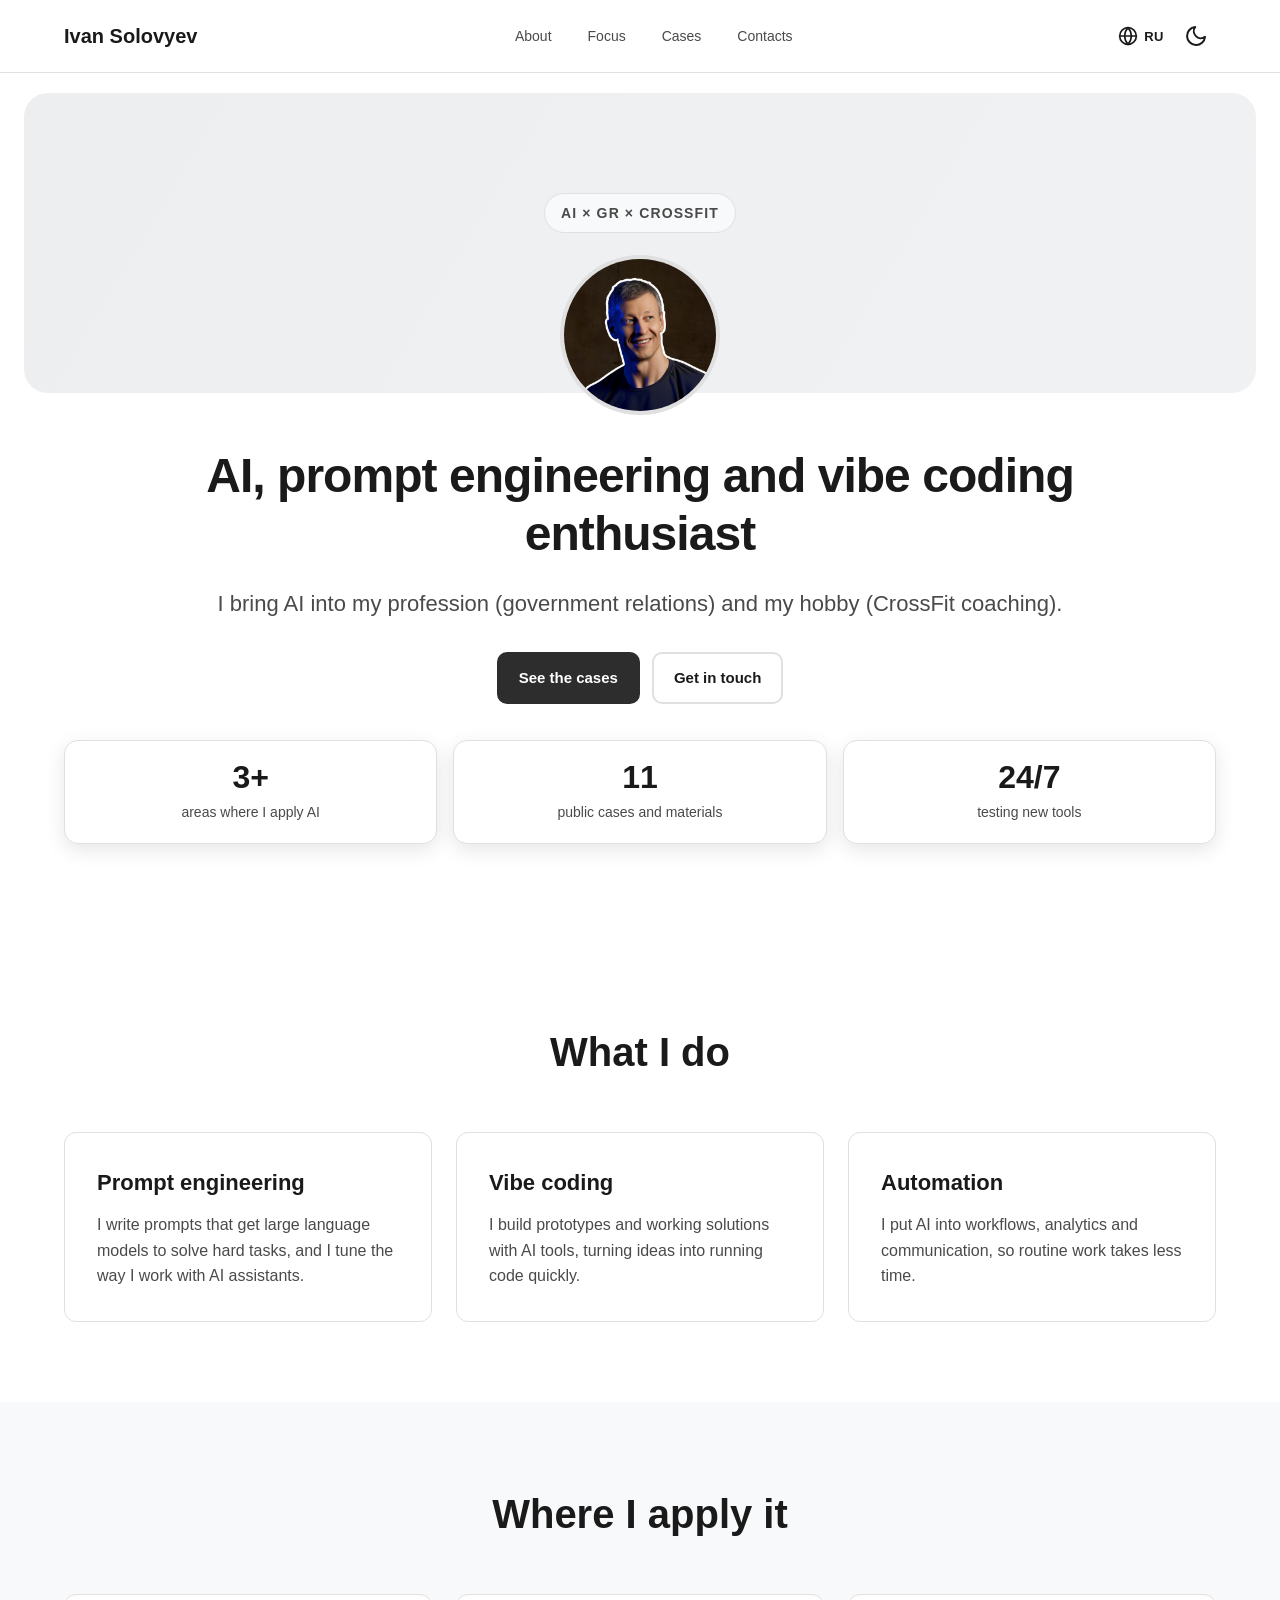
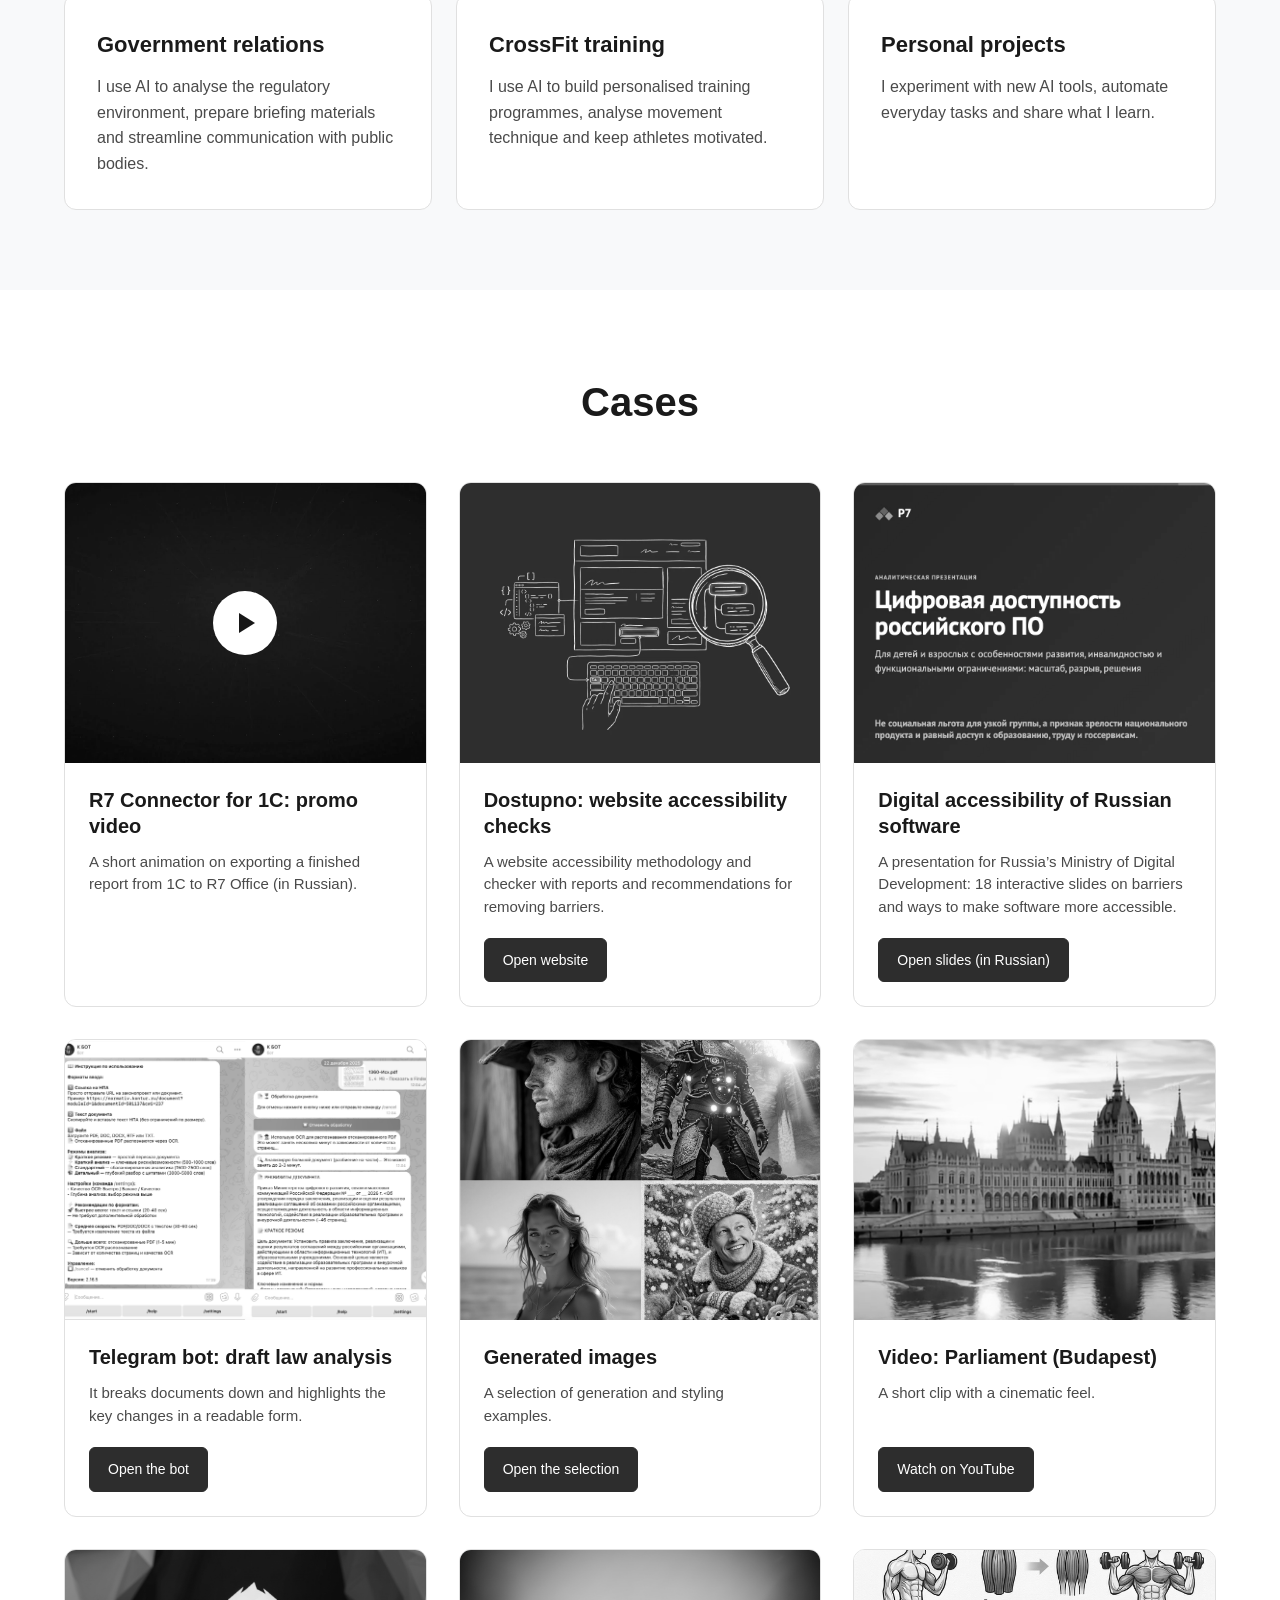
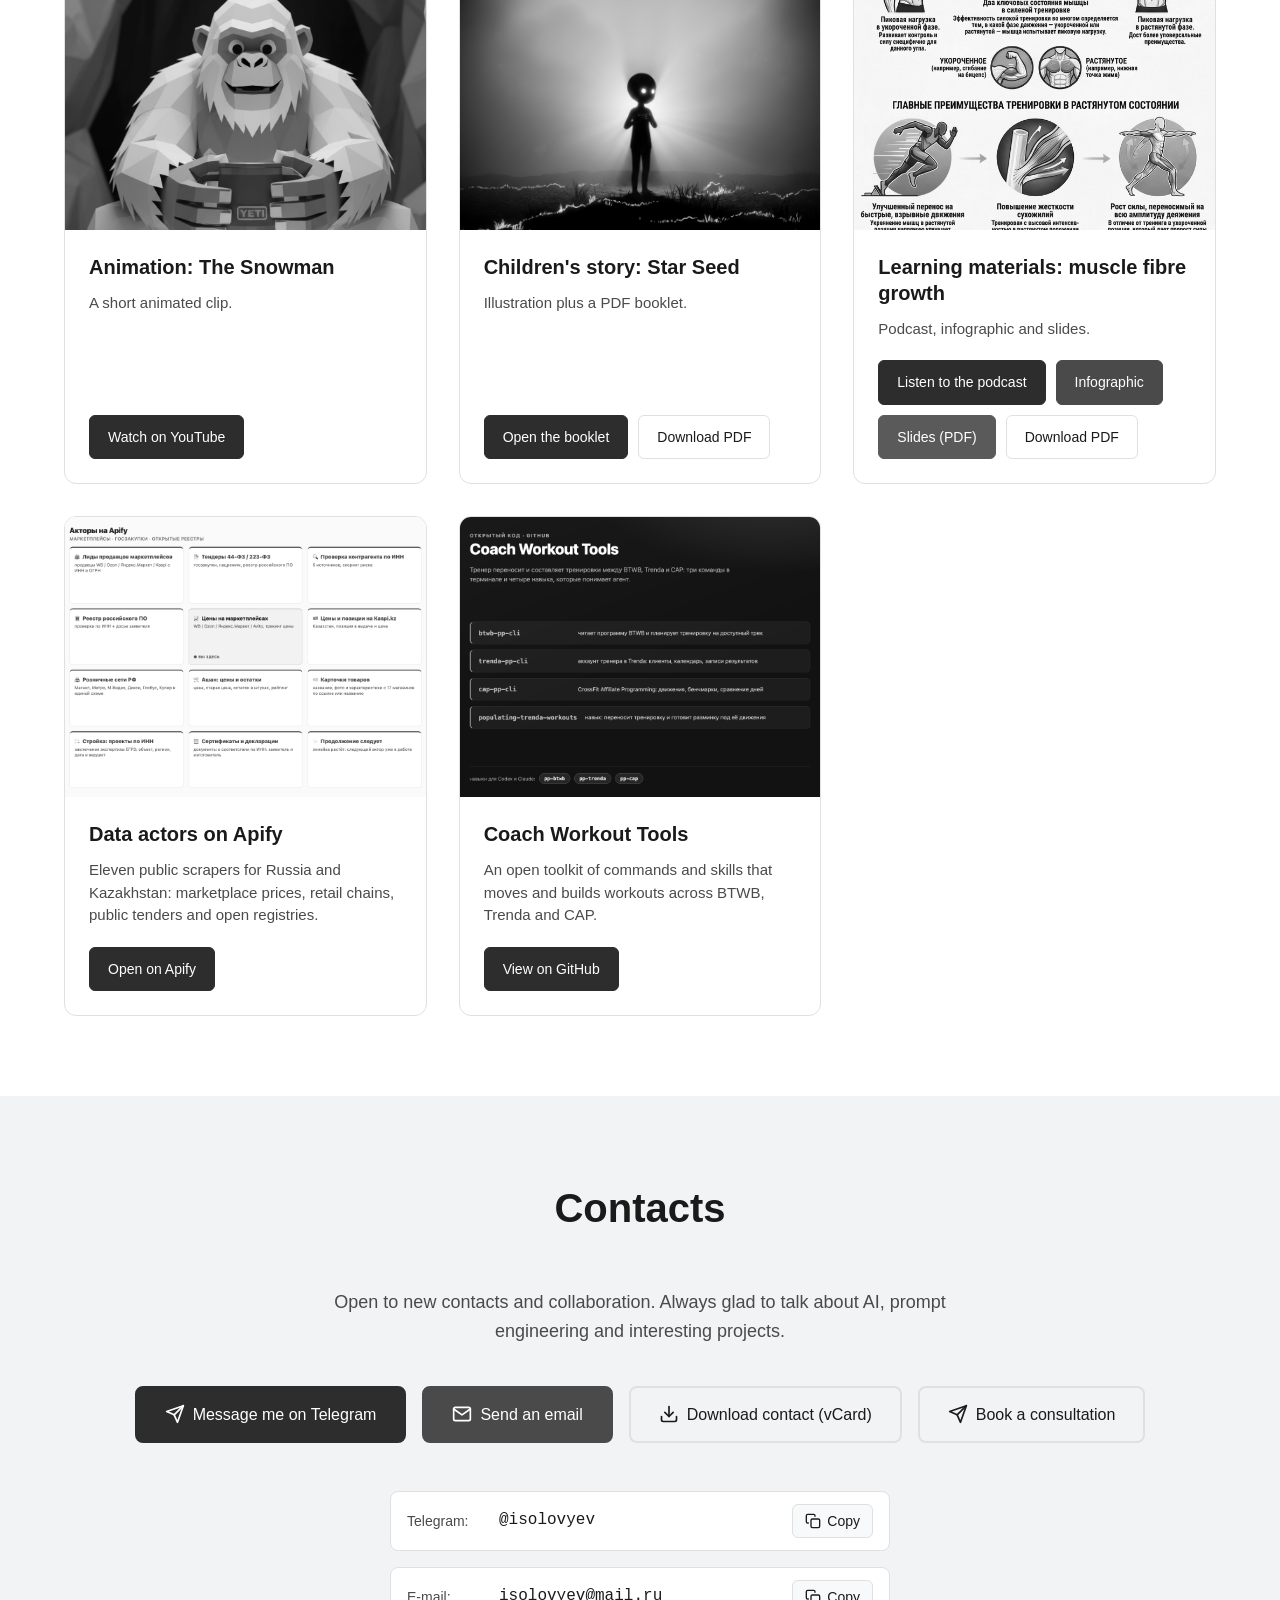
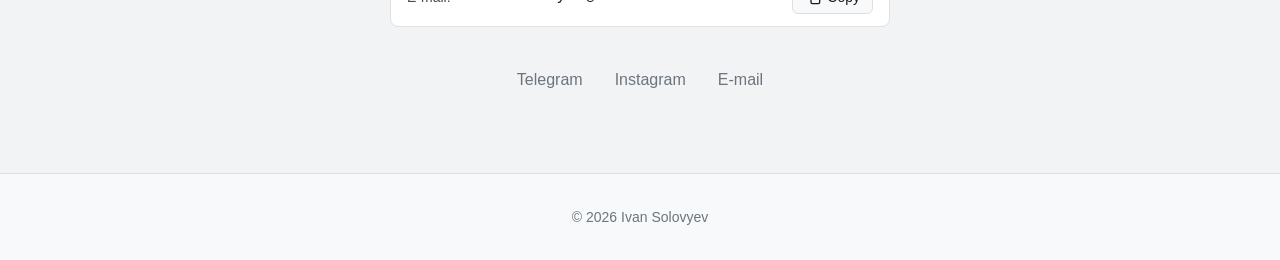
==== commit 2b487e28: "Обновить обложку ролика и добавить ссылку на консультацию" ====
--- a/index.html
+++ b/index.html
@@ -23,7 +23,7 @@
     <link rel="icon" type="image/png" sizes="16x16" href="assets/avatar.png">
     <link rel="apple-touch-icon" sizes="180x180" href="assets/avatar.png">
     
-    <link rel="stylesheet" href="styles.css?v=4">
+    <link rel="stylesheet" href="styles.css?v=5">
 </head>
 <body>
     <header class="header">
@@ -145,16 +145,24 @@
                 <h2 class="section-title" data-i18n="sec.cases">Кейсы</h2>
                 <div class="cases-grid">
                     <div class="case-card">
-                        <video class="case-thumb case-video" controls playsinline preload="none"
-                            poster="assets/r7-connector-poster.webp"
+                        <button class="case-thumb case-video-cover" id="connectorPlay" type="button" hidden
+                            aria-label="Воспроизвести рекламный ролик «Р7-Коннектор для 1С»"
+                            data-i18n-attr="aria-label:case.connector.playLabel">
+                            <img src="assets/r7-connector-poster.webp?v=2" alt="" width="960" height="540">
+                            <span class="case-video-play-icon" aria-hidden="true"></span>
+                        </button>
+                        <video class="case-thumb case-video" id="connectorVideo" controls playsinline preload="none" hidden tabindex="0"
+                            poster="assets/r7-connector-poster.webp?v=2" data-src="assets/r7-connector.mp4"
                             aria-label="Рекламный ролик «Р7-Коннектор для 1С»"
                             data-i18n-attr="aria-label:case.connector.videoLabel">
-                            <source src="assets/r7-connector.mp4" type="video/mp4">
                             <a href="assets/r7-connector.mp4" data-i18n="case.connector.videoLink">Открыть ролик (MP4)</a>
                         </video>
                         <div class="case-body">
                             <h3 class="case-title" data-i18n="case.connector.title">Рекламный ролик «Р7-Коннектор для 1С»</h3>
                             <p class="case-description" data-i18n="case.connector.desc">Короткая анимация о том, как перенести готовый отчёт из 1С в Р7 офис.</p>
+                            <noscript>
+                                <a href="assets/r7-connector.mp4">Открыть ролик (MP4)</a>
+                            </noscript>
                         </div>
                     </div>
 
@@ -334,6 +342,13 @@
                         </svg>
                         <span data-i18n="contact.vcard">Скачать контакт (vCard)</span>
                     </a>
+                    <a href="https://t.me/is_consulting_bot" target="_blank" rel="noopener noreferrer" class="contact-btn btn-outline">
+                        <svg width="20" height="20" viewBox="0 0 24 24" fill="none" stroke="currentColor" stroke-width="2" stroke-linecap="round" stroke-linejoin="round" aria-hidden="true">
+                            <path d="M22 2L11 13"></path>
+                            <path d="M22 2L15 22L11 13L2 9L22 2Z"></path>
+                        </svg>
+                        <span data-i18n="contact.consultation">Заказать консультацию</span>
+                    </a>
                 </div>
 
                 <div class="copy-contacts">
@@ -376,6 +391,6 @@
         </div>
     </footer>
 
-    <script src="script.js?v=6"></script>
+    <script src="script.js?v=7"></script>
 </body>
 </html>
--- a/styles.css
+++ b/styles.css
@@ -401,6 +401,51 @@
     filter: grayscale(0%);
 }
 
+.case-thumb[hidden] {
+    display: none;
+}
+
+.case-video-cover {
+    padding: 0;
+    border: 0;
+    cursor: pointer;
+}
+
+.case-video-cover:focus-visible {
+    outline: 3px solid #fff;
+    outline-offset: -6px;
+}
+
+.case-video-play-icon {
+    position: absolute;
+    top: 50%;
+    left: 50%;
+    transform: translate(-50%, -50%);
+    display: grid;
+    place-items: center;
+    width: 64px;
+    height: 64px;
+    border-radius: 50%;
+    background: #fff;
+}
+
+.case-video-play-icon::after {
+    content: "";
+    margin-left: 4px;
+    border-block: 10px solid transparent;
+    border-left: 16px solid #171717;
+}
+
+@media (prefers-reduced-motion: reduce) {
+    .case-video-cover img {
+        transition: none;
+    }
+
+    .case-video-cover:hover img {
+        transform: none;
+    }
+}
+
 .case-video {
     object-fit: contain;
     background-color: #171717;
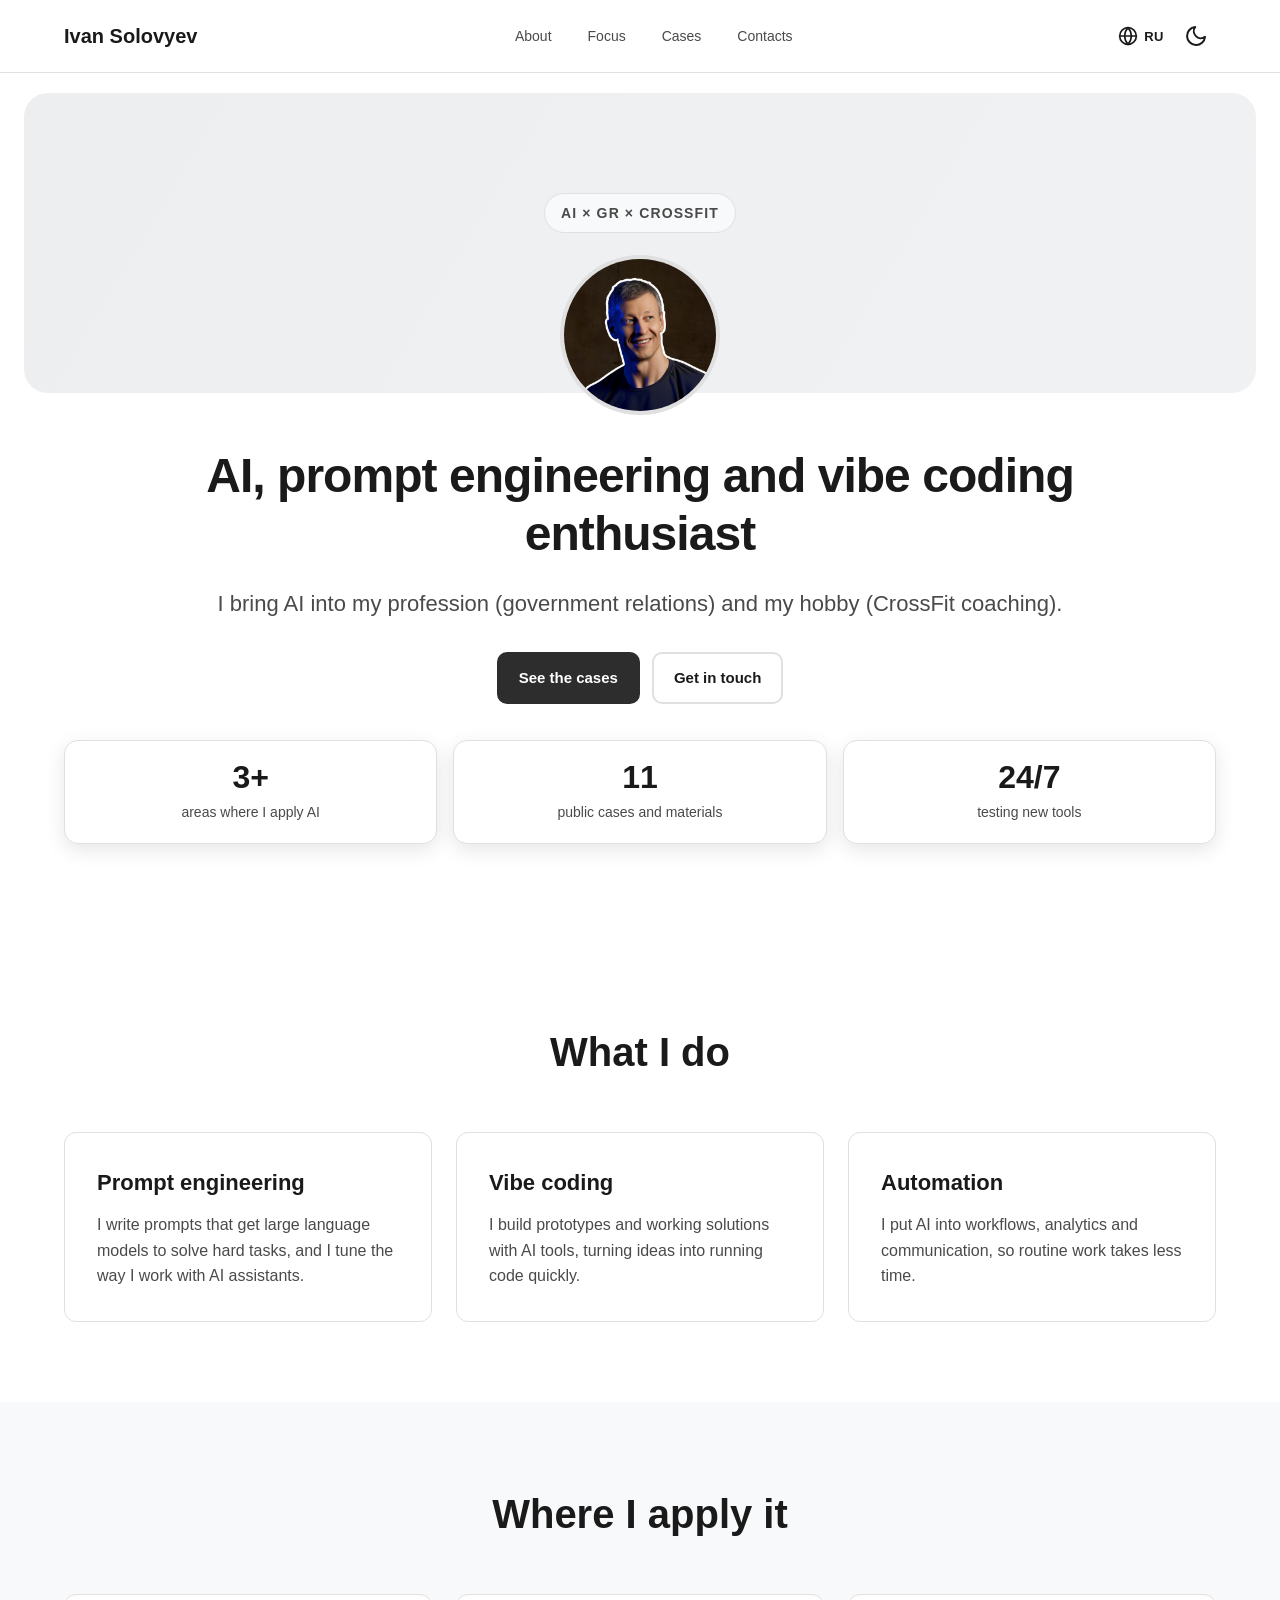
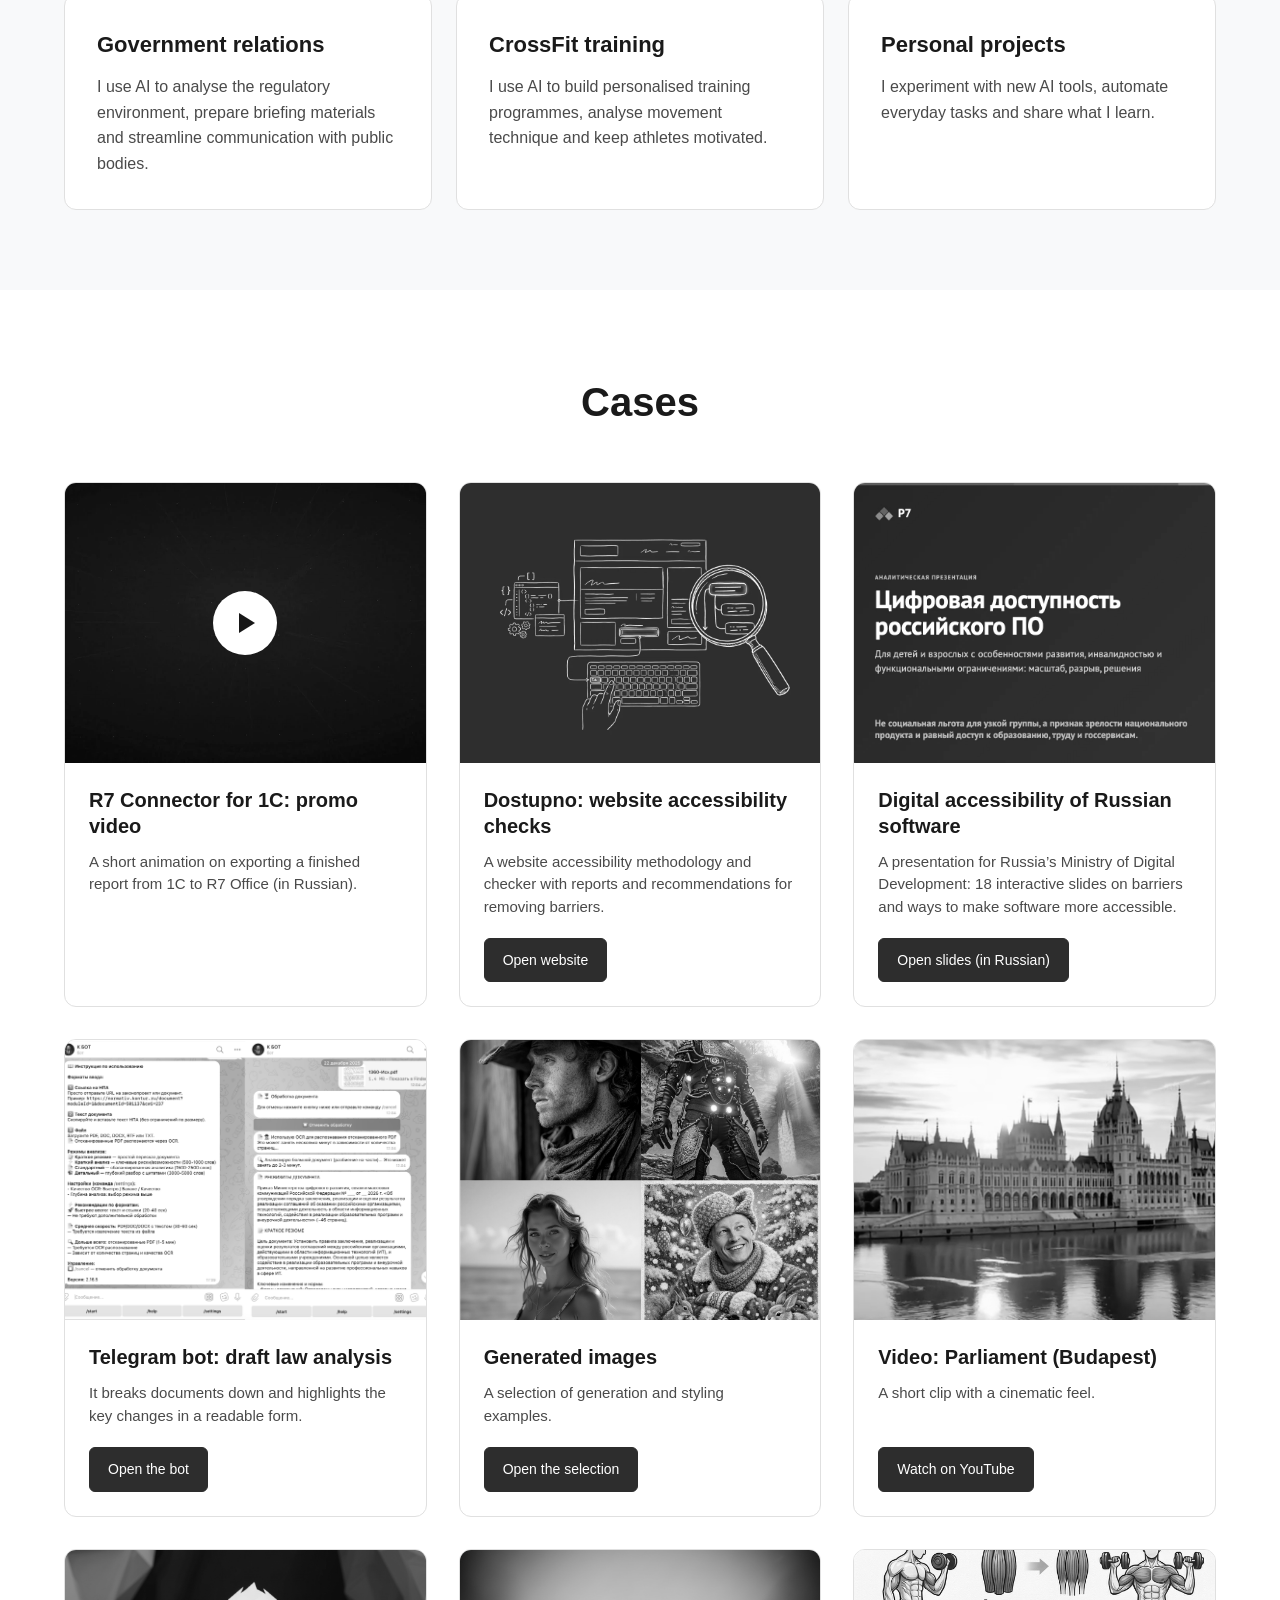
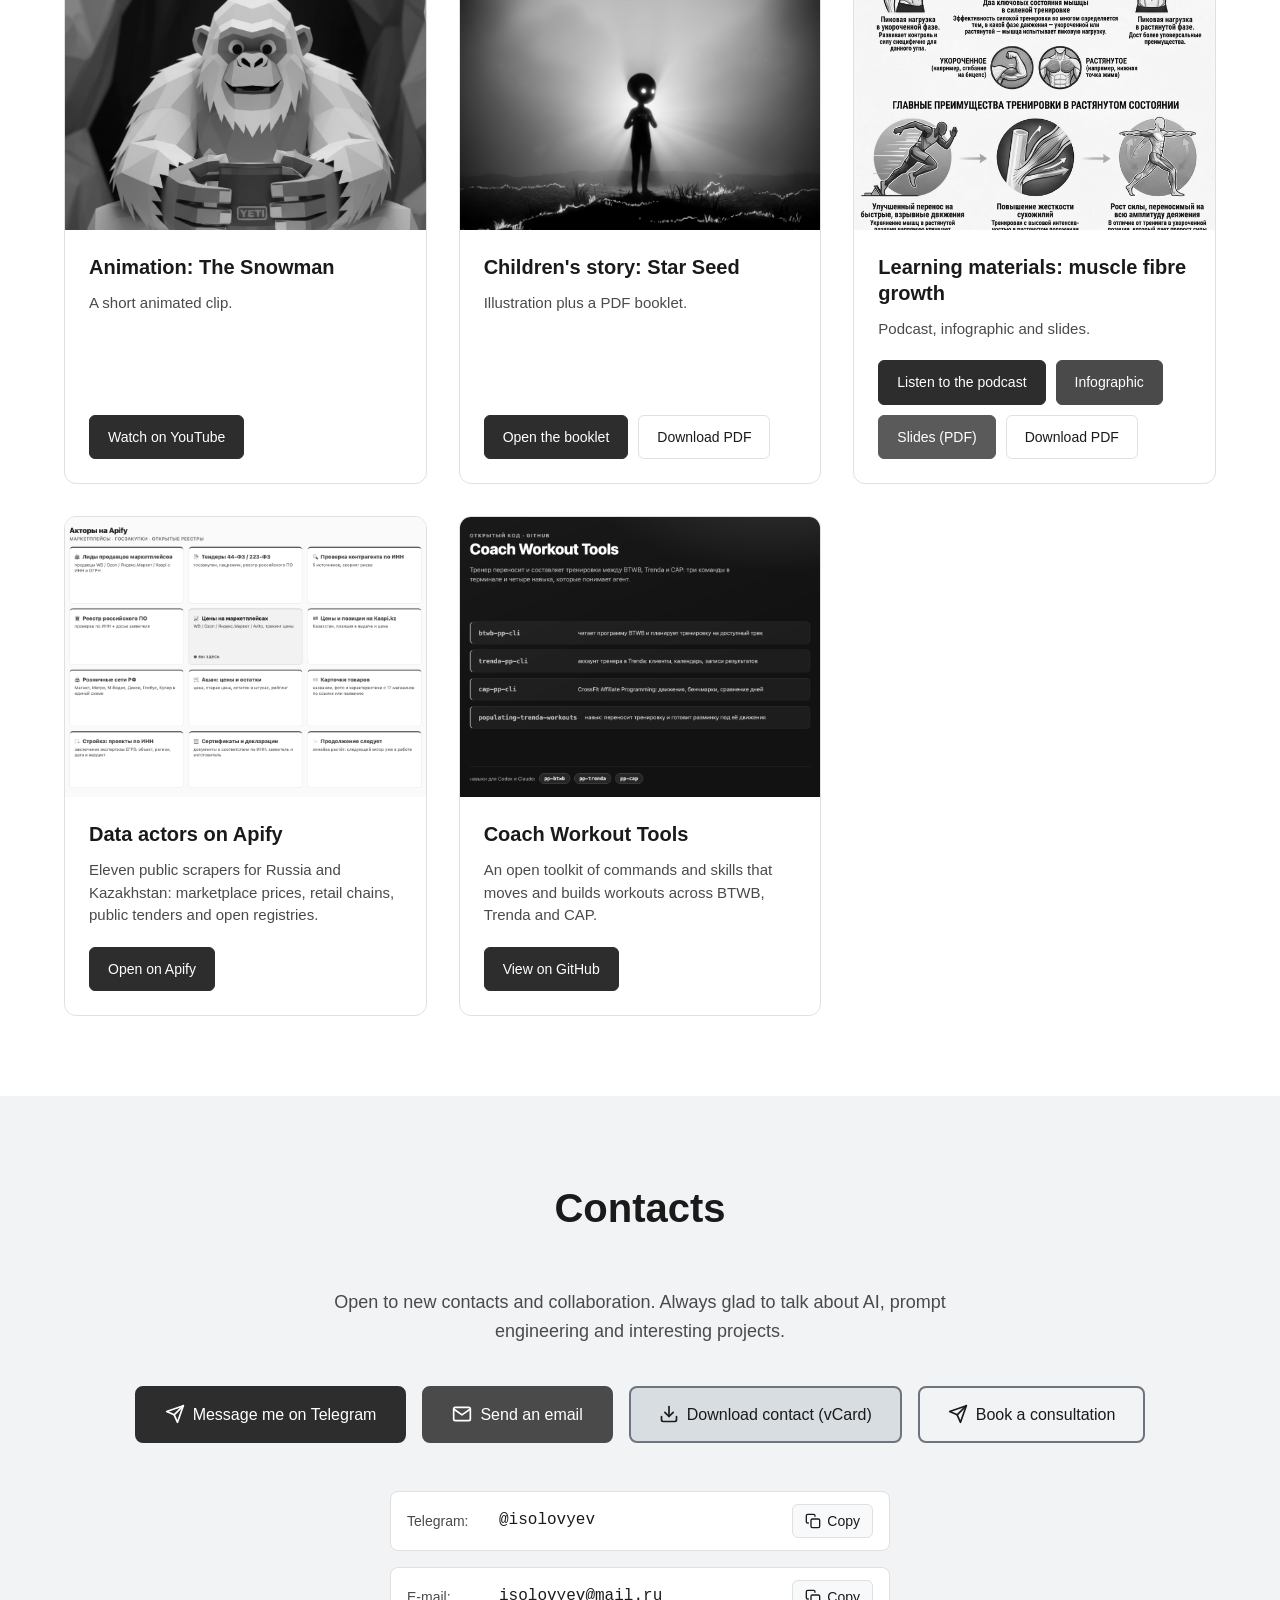
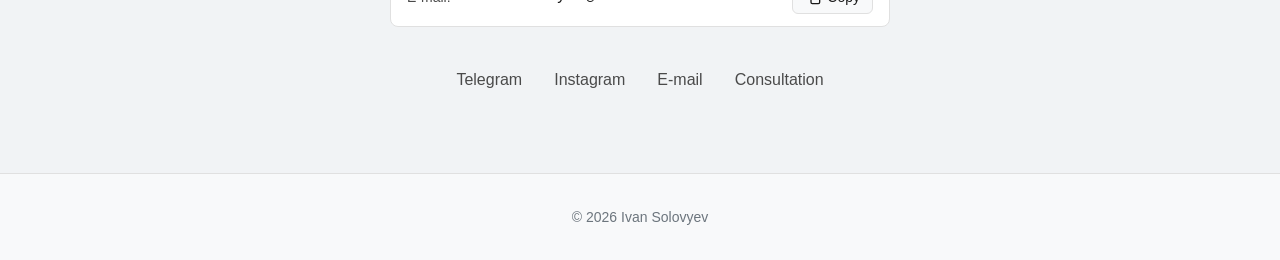
==== commit 41b94cfd: "Различить контактные кнопки и добавить нижнюю ссылку на консультацию" ====
--- a/index.html
+++ b/index.html
@@ -23,7 +23,7 @@
     <link rel="icon" type="image/png" sizes="16x16" href="assets/avatar.png">
     <link rel="apple-touch-icon" sizes="180x180" href="assets/avatar.png">
     
-    <link rel="stylesheet" href="styles.css?v=5">
+    <link rel="stylesheet" href="styles.css?v=6">
 </head>
 <body>
     <header class="header">
@@ -334,7 +334,7 @@
                         <span data-i18n="contact.mail">Написать письмо</span>
                     </a>
                     
-                    <a href="assets/ivan-solovyev.vcf" download class="contact-btn btn-outline">
+                    <a href="assets/ivan-solovyev.vcf" download class="contact-btn btn-soft">
                         <svg width="20" height="20" viewBox="0 0 24 24" fill="none" stroke="currentColor" stroke-width="2" stroke-linecap="round" stroke-linejoin="round">
                             <path d="M21 15v4a2 2 0 0 1-2 2H5a2 2 0 0 1-2-2v-4"></path>
                             <polyline points="7 10 12 15 17 10"></polyline>
@@ -380,6 +380,7 @@
                     <a href="https://t.me/isolovyev" target="_blank" rel="noopener noreferrer" class="social-link" aria-label="Telegram">Telegram</a>
                     <a href="https://instagram.com/isolovyev" target="_blank" rel="noopener noreferrer" class="social-link" aria-label="Instagram">Instagram</a>
                     <a href="mailto:isolovyev@mail.ru" class="social-link" aria-label="Email">E-mail</a>
+                    <a href="https://t.me/is_consulting_bot" target="_blank" rel="noopener noreferrer" class="social-link" data-i18n="contact.consultationShort">Консультация</a>
                 </div>
             </div>
         </section>
@@ -391,6 +392,6 @@
         </div>
     </footer>
 
-    <script src="script.js?v=7"></script>
+    <script src="script.js?v=8"></script>
 </body>
 </html>
--- a/styles.css
+++ b/styles.css
@@ -569,6 +569,8 @@
 
 /* Кнопки контактов */
 .contact-buttons {
+    --contact-soft-bg: #d8dde2;
+    --contact-soft-hover: #cbd2d8;
     display: flex;
     flex-wrap: wrap;
     gap: 16px;
@@ -627,6 +629,46 @@
     transform: translateY(-2px);
 }
 
+.contact-buttons .btn-soft {
+    background-color: var(--contact-soft-bg);
+    color: var(--text-primary);
+    border: 2px solid var(--text-muted);
+}
+
+.contact-buttons .btn-soft:hover {
+    background-color: var(--contact-soft-hover);
+    transform: translateY(-2px);
+}
+
+.contact-buttons .btn-outline:not(:hover) {
+    border-color: var(--text-muted);
+}
+
+[data-theme="dark"] .contact-buttons {
+    --contact-soft-bg: #4d4d4d;
+    --contact-soft-hover: #585858;
+}
+
+[data-theme="dark"] .contact-buttons :is(.btn-primary, .btn-secondary) {
+    color: var(--bg-primary);
+}
+
+[data-theme="dark"] .contact-buttons .btn-primary:hover {
+    background-color: #c8c8c8;
+    border-color: #c8c8c8;
+}
+
+[data-theme="dark"] .contact-buttons .btn-secondary:hover {
+    background-color: #a3a3a3;
+    border-color: #a3a3a3;
+}
+
+.contact-buttons .contact-btn:focus-visible,
+.social-links .social-link:focus-visible {
+    outline: 2px solid var(--text-primary);
+    outline-offset: 3px;
+}
+
 /* Блок "Скопировать контакты" */
 .copy-contacts {
     display: flex;
@@ -708,14 +750,15 @@
 }
 
 .social-link {
-    color: var(--text-muted);
+    color: var(--text-secondary);
     text-decoration: none;
     font-size: 16px;
     transition: color 0.2s ease;
 }
 
 .social-link:hover {
-    color: var(--accent-primary);
+    color: var(--text-primary);
+    text-decoration: underline;
 }
 
 /* Футер */
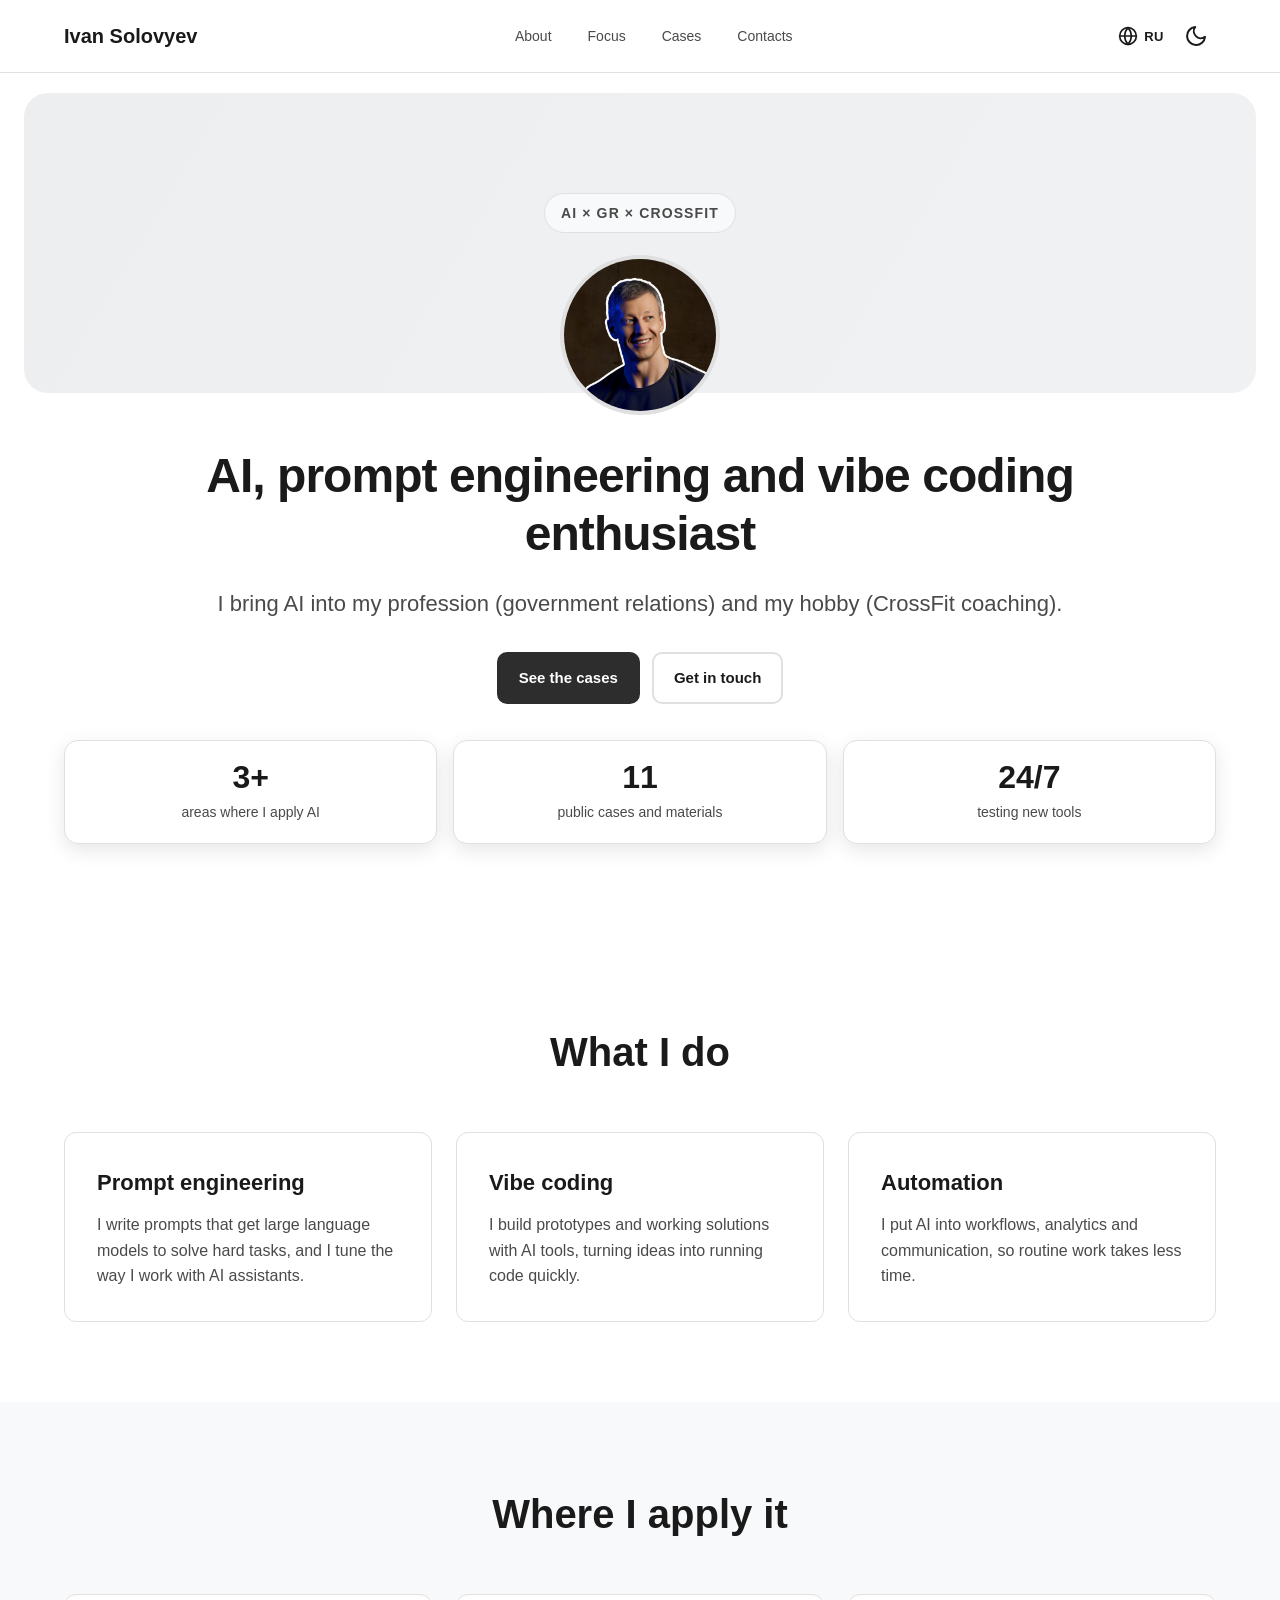
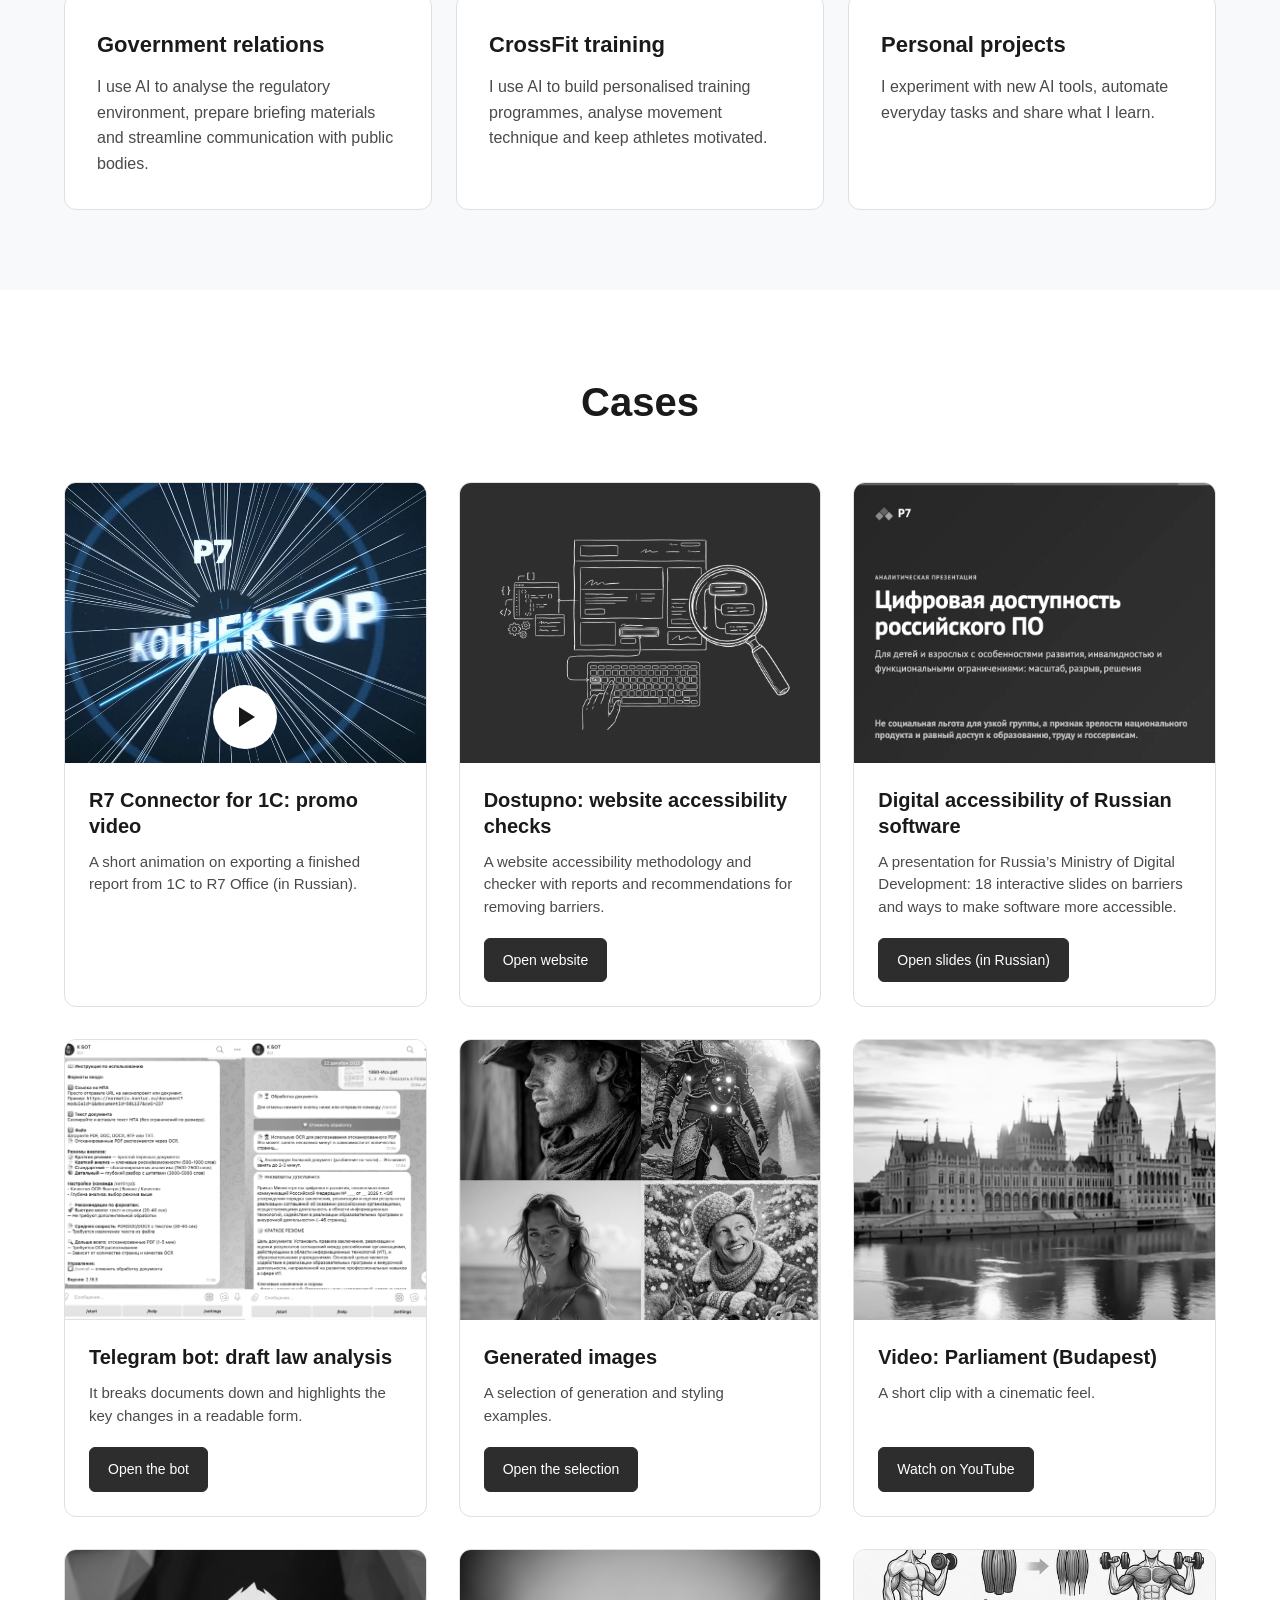
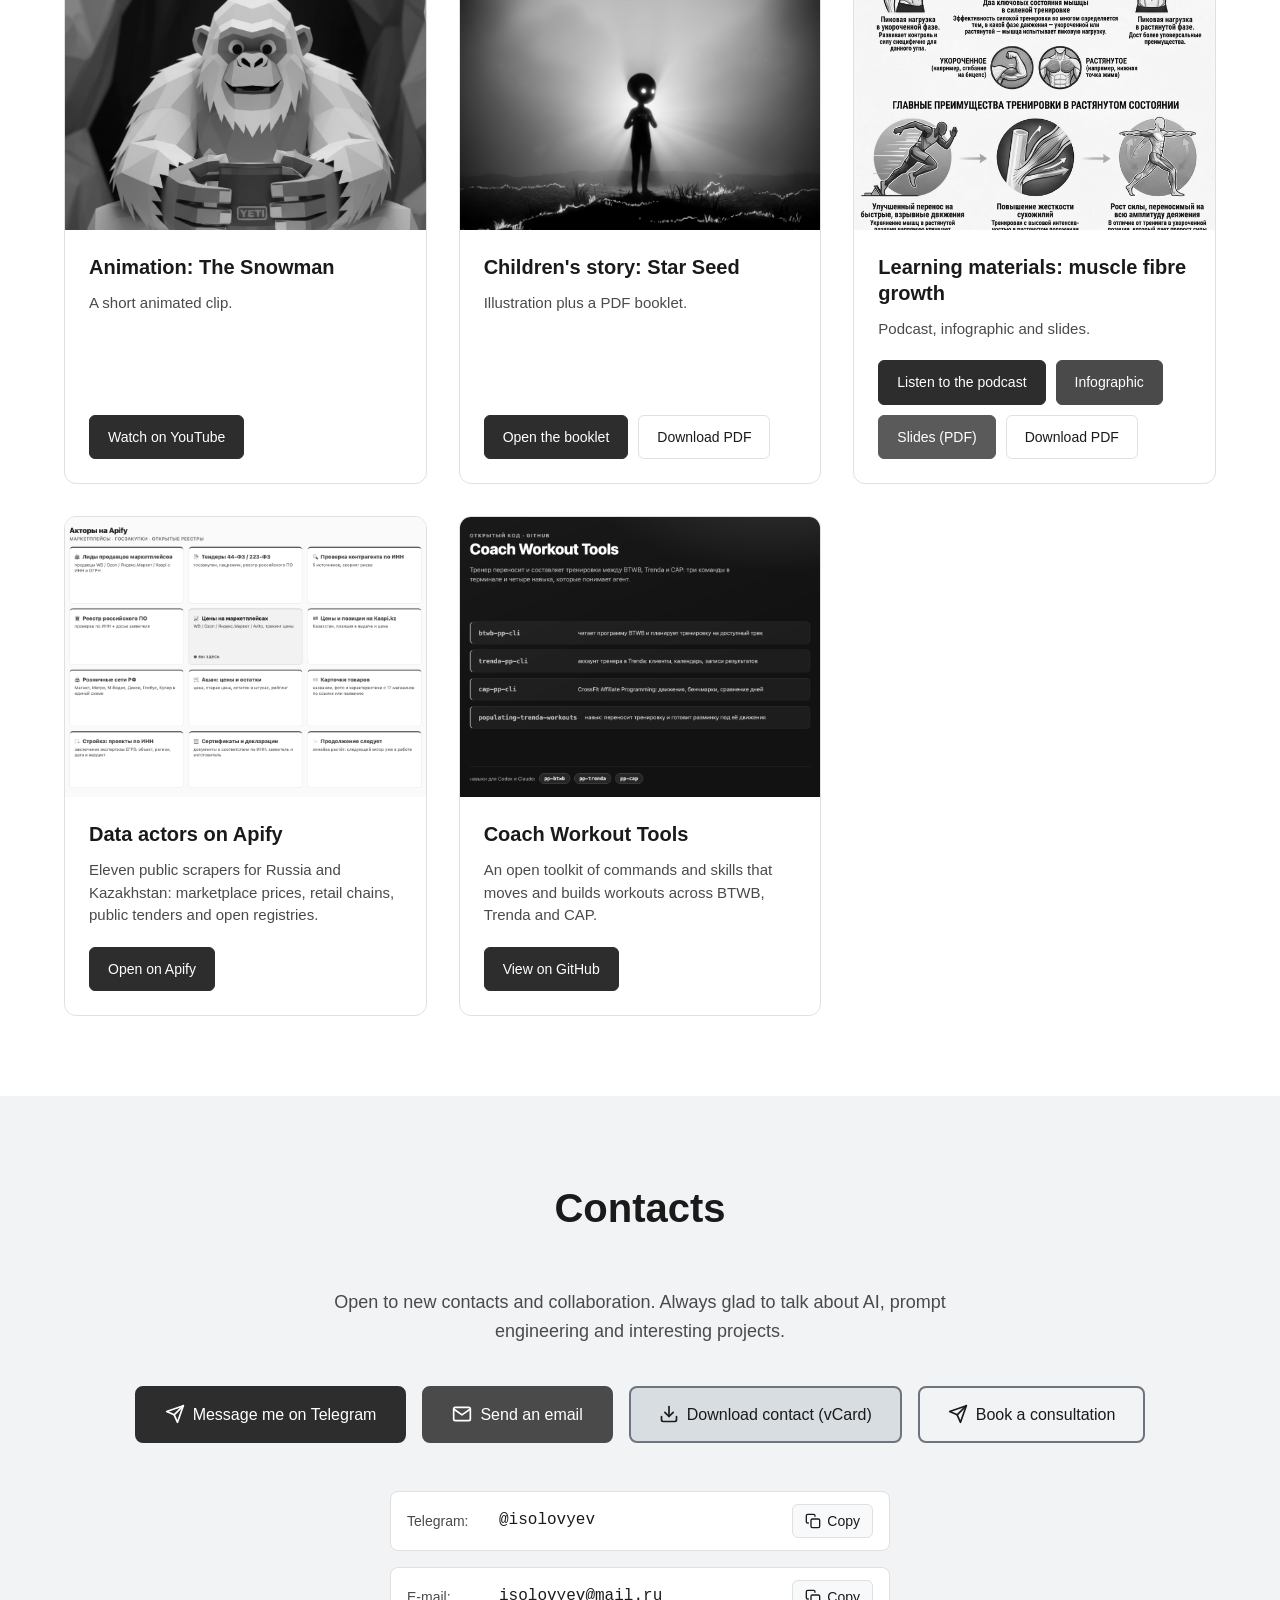
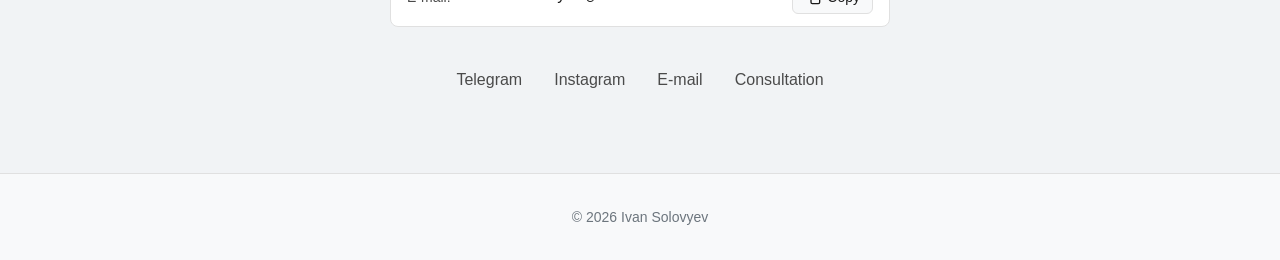
==== commit 298990ef: "Показать кадр с надписью Р7 Коннектор на обложке ролика" ====
--- a/index.html
+++ b/index.html
@@ -23,7 +23,7 @@
     <link rel="icon" type="image/png" sizes="16x16" href="assets/avatar.png">
     <link rel="apple-touch-icon" sizes="180x180" href="assets/avatar.png">
     
-    <link rel="stylesheet" href="styles.css?v=6">
+    <link rel="stylesheet" href="styles.css?v=7">
 </head>
 <body>
     <header class="header">
@@ -148,11 +148,11 @@
                         <button class="case-thumb case-video-cover" id="connectorPlay" type="button" hidden
                             aria-label="Воспроизвести рекламный ролик «Р7-Коннектор для 1С»"
                             data-i18n-attr="aria-label:case.connector.playLabel">
-                            <img src="assets/r7-connector-poster.webp?v=2" alt="" width="960" height="540">
+                            <img src="assets/r7-connector-poster.webp?v=3" alt="" width="960" height="540">
                             <span class="case-video-play-icon" aria-hidden="true"></span>
                         </button>
                         <video class="case-thumb case-video" id="connectorVideo" controls playsinline preload="none" hidden tabindex="0"
-                            poster="assets/r7-connector-poster.webp?v=2" data-src="assets/r7-connector.mp4"
+                            poster="assets/r7-connector-poster.webp?v=3" data-src="assets/r7-connector.mp4"
                             aria-label="Рекламный ролик «Р7-Коннектор для 1С»"
                             data-i18n-attr="aria-label:case.connector.videoLabel">
                             <a href="assets/r7-connector.mp4" data-i18n="case.connector.videoLink">Открыть ролик (MP4)</a>
--- a/styles.css
+++ b/styles.css
@@ -411,6 +411,11 @@
     cursor: pointer;
 }
 
+.case-video-cover img {
+    object-position: 66% center;
+    filter: none;
+}
+
 .case-video-cover:focus-visible {
     outline: 3px solid #fff;
     outline-offset: -6px;
@@ -418,9 +423,9 @@
 
 .case-video-play-icon {
     position: absolute;
-    top: 50%;
+    bottom: 14px;
     left: 50%;
-    transform: translate(-50%, -50%);
+    transform: translateX(-50%);
     display: grid;
     place-items: center;
     width: 64px;
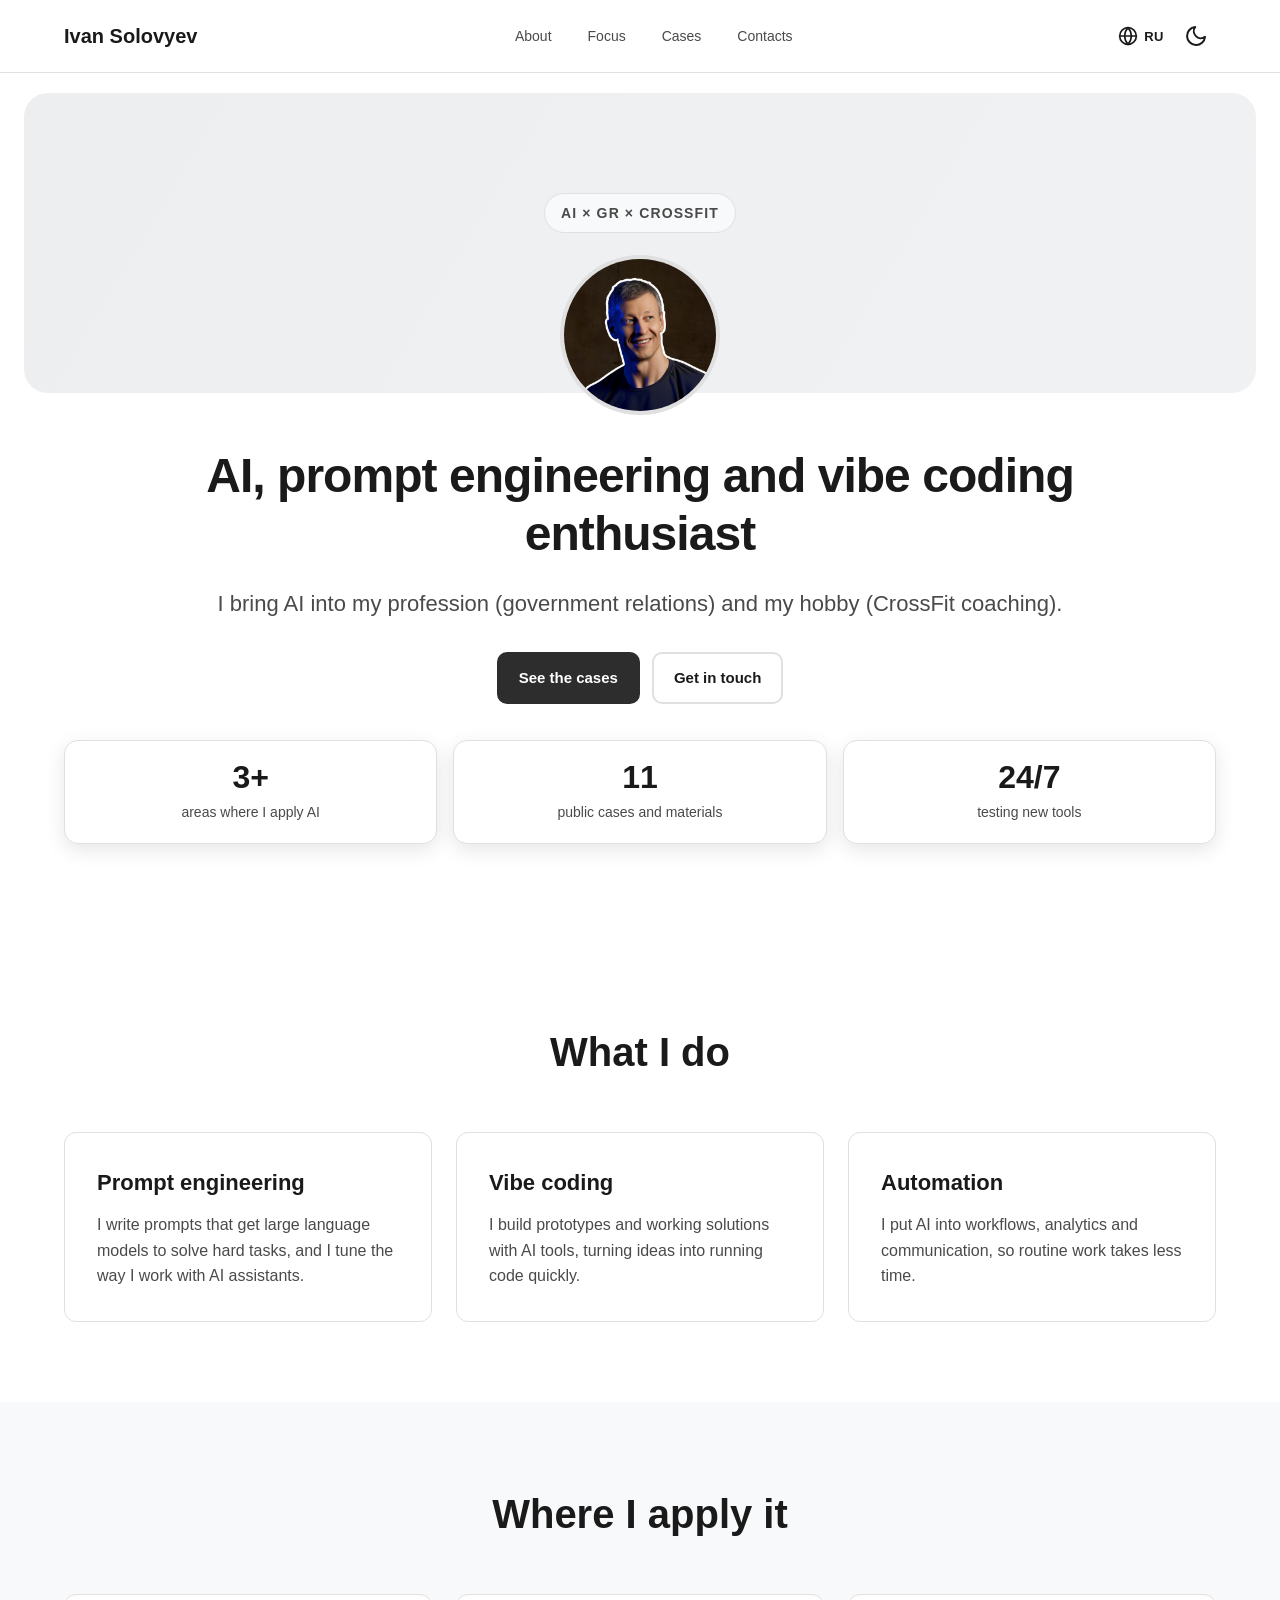
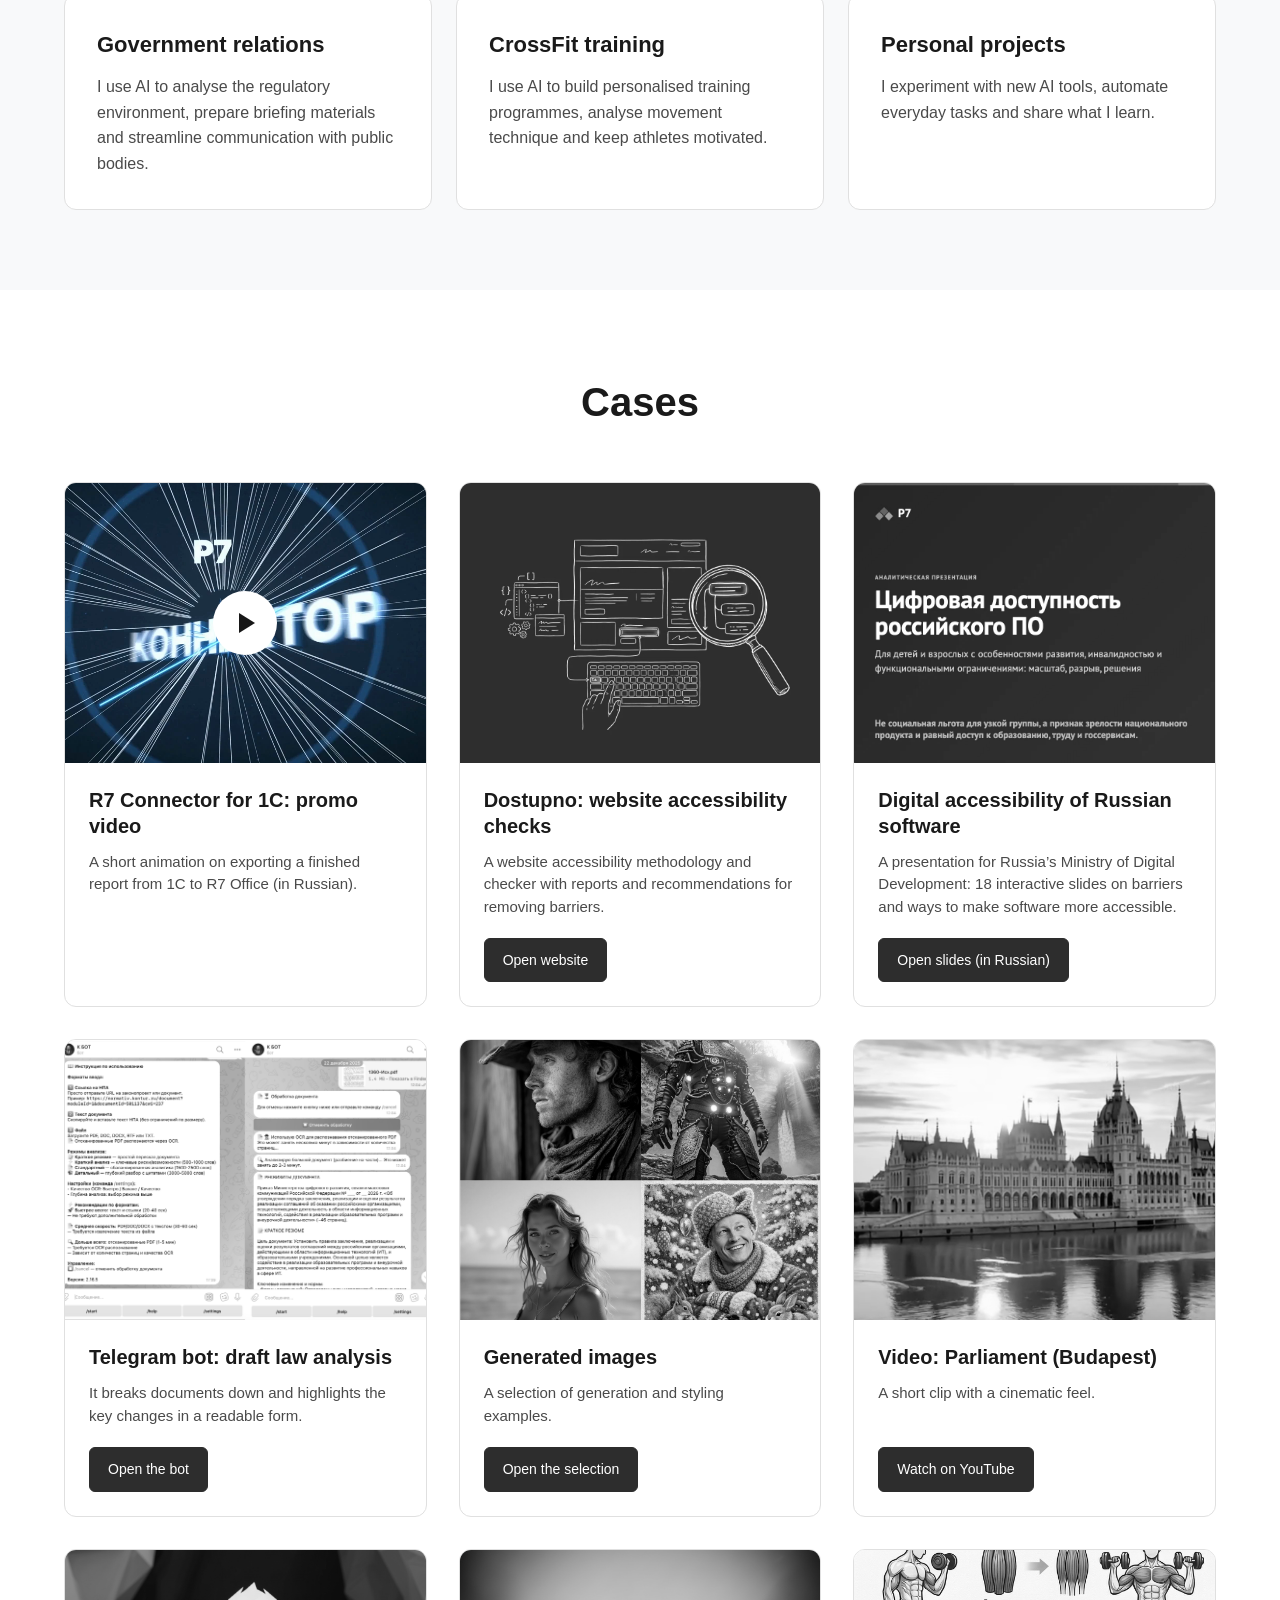
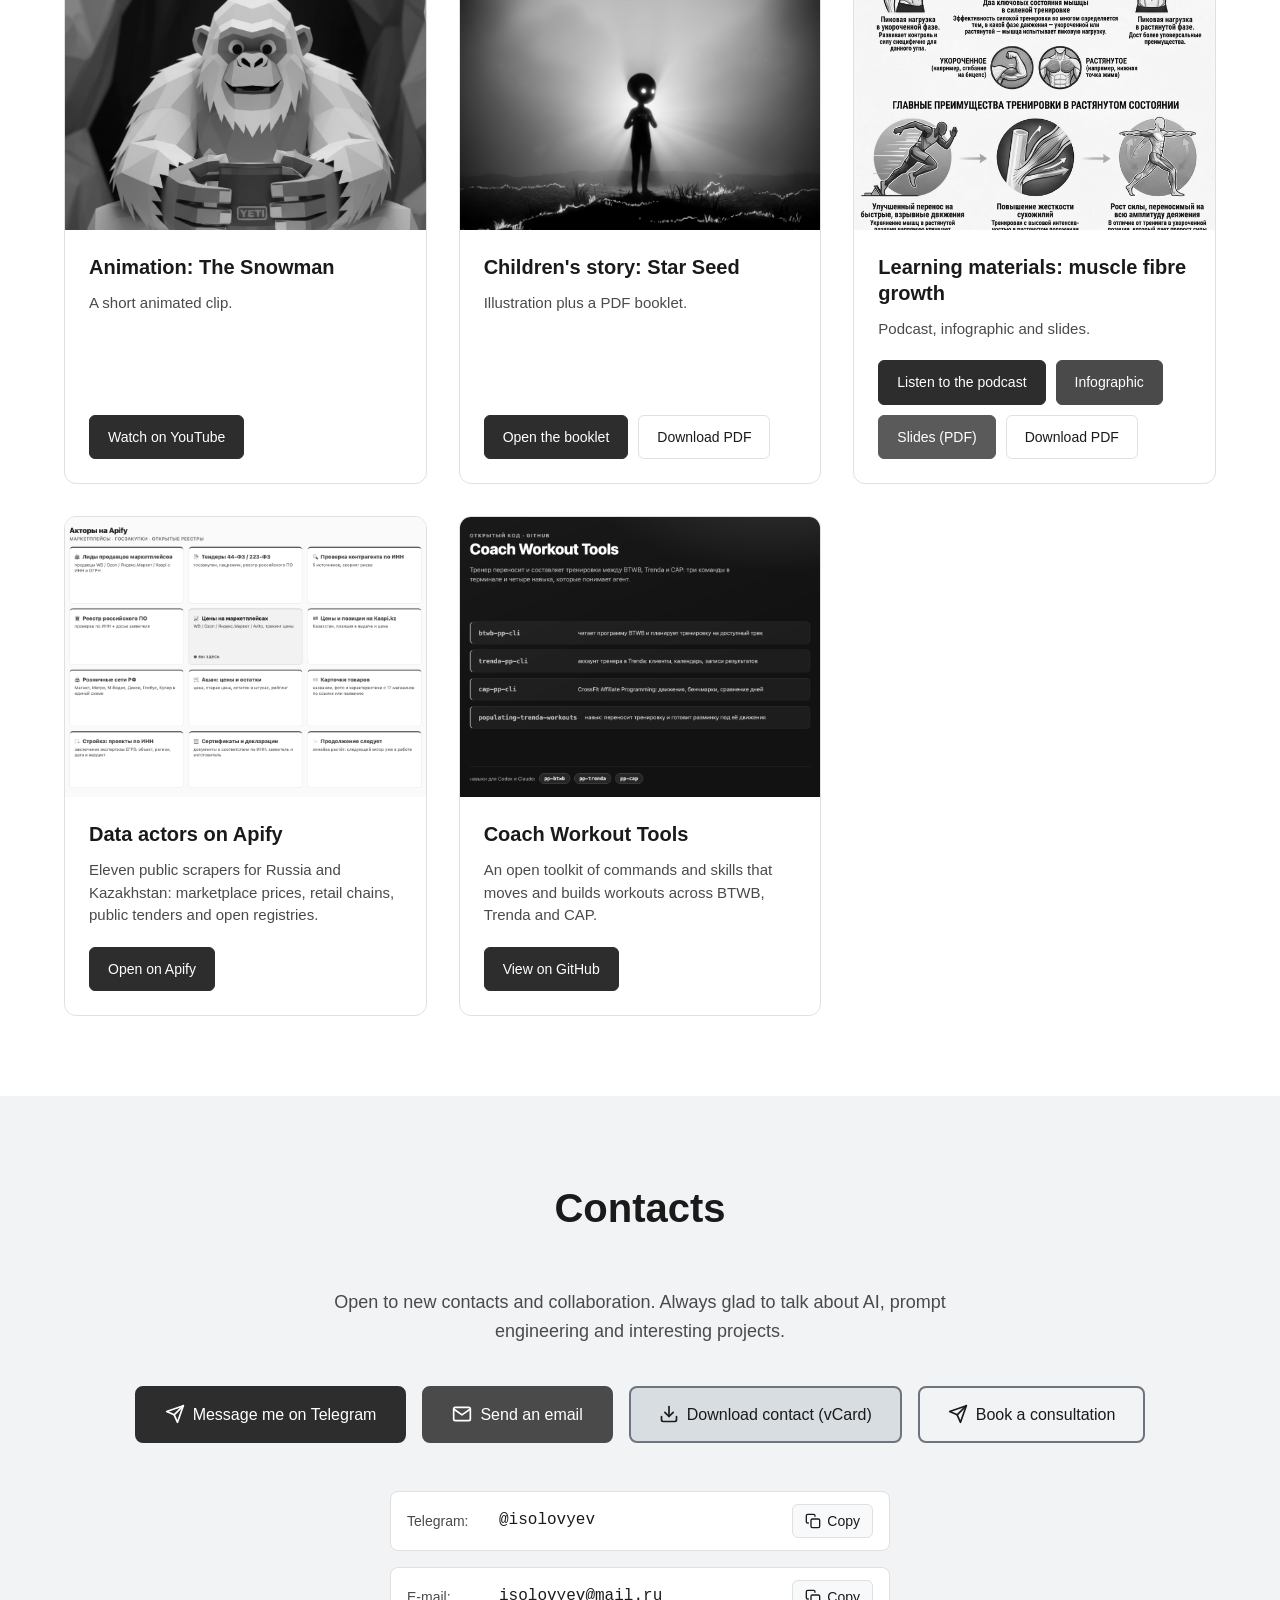
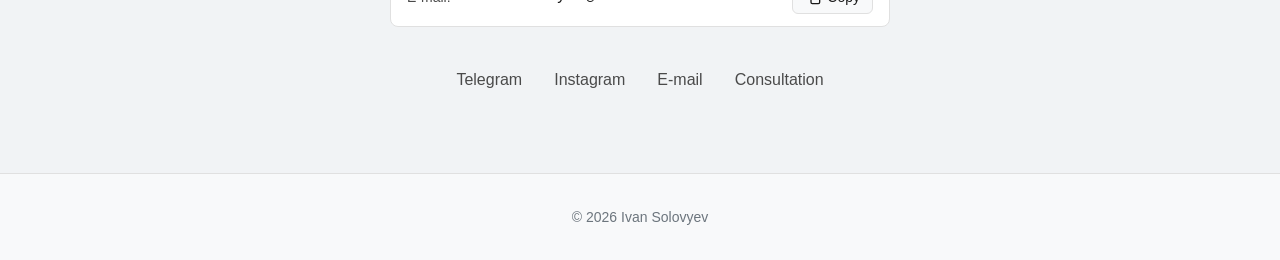
==== commit c7bcb509: "Вернуть кнопку Play в центр обложки" ====
--- a/index.html
+++ b/index.html
@@ -23,7 +23,7 @@
     <link rel="icon" type="image/png" sizes="16x16" href="assets/avatar.png">
     <link rel="apple-touch-icon" sizes="180x180" href="assets/avatar.png">
     
-    <link rel="stylesheet" href="styles.css?v=7">
+    <link rel="stylesheet" href="styles.css?v=8">
 </head>
 <body>
     <header class="header">
--- a/styles.css
+++ b/styles.css
@@ -423,9 +423,9 @@
 
 .case-video-play-icon {
     position: absolute;
-    bottom: 14px;
+    top: 50%;
     left: 50%;
-    transform: translateX(-50%);
+    transform: translate(-50%, -50%);
     display: grid;
     place-items: center;
     width: 64px;
